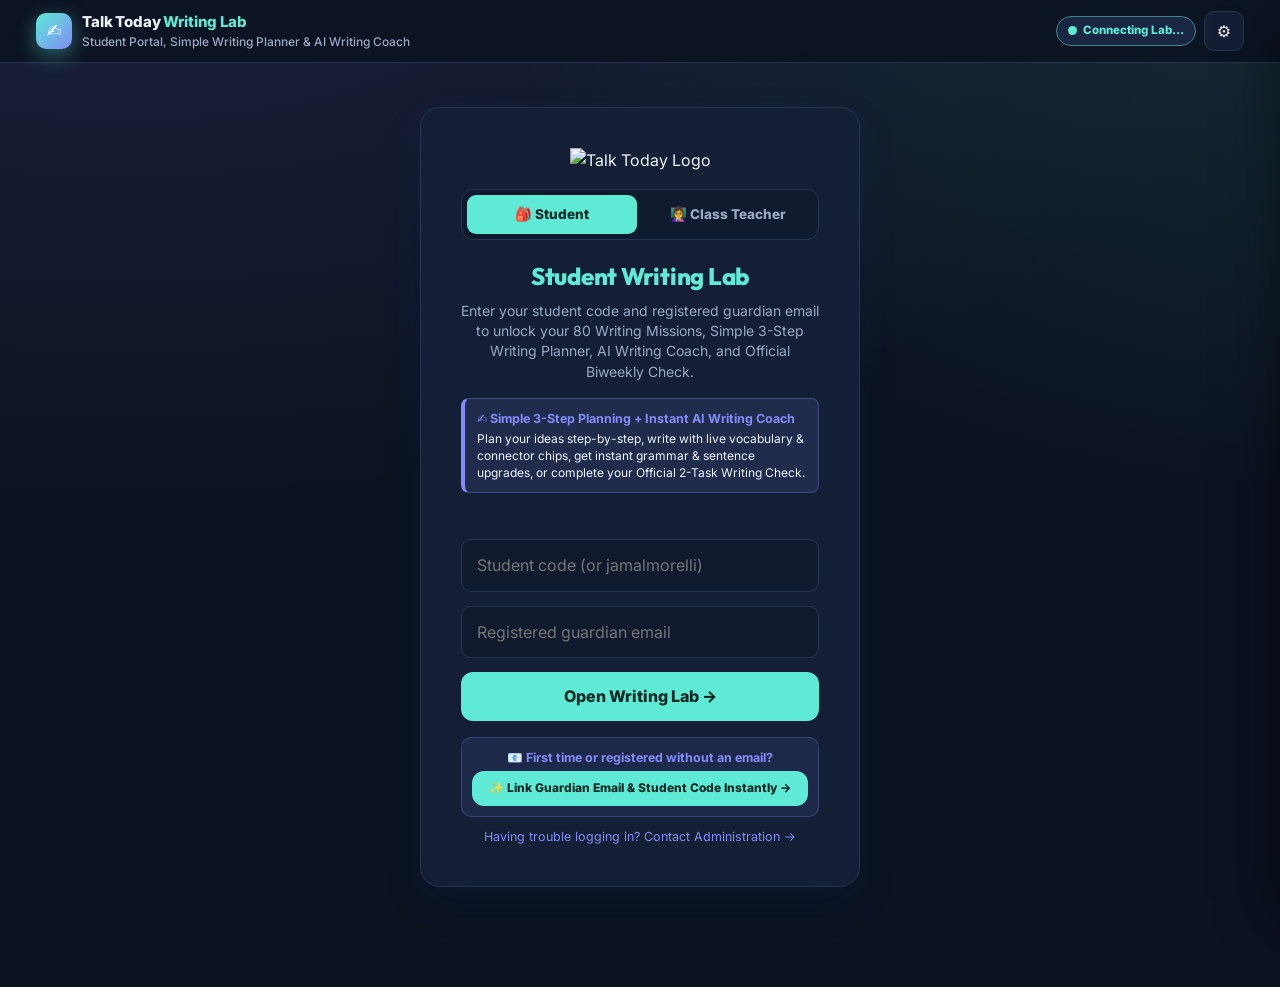
==== index.html @ d47523fa "Publish Talk Today Writing Lab v3.2 (Simple 3-Step Writing Planner + AI Writing Coach + Co-Writing S" ====
<!DOCTYPE html>
<html lang="en" data-theme="dark" data-font="serif">
<head>
  <meta charset="utf-8">
  <meta name="viewport" content="width=device-width, initial-scale=1">
  <title>Talk Today Writing Lab</title>
  <link rel="preconnect" href="https://fonts.googleapis.com">
  <link rel="preconnect" href="https://fonts.gstatic.com" crossorigin>
  <link href="https://fonts.googleapis.com/css2?family=Atkinson+Hyperlegible:ital,wght@0,400;0,700;1,400&family=Inter:wght@400;500;600;700;800&family=Literata:ital,opsz,wght@0,7..72,400;0,7..72,600;1,7..72,400&family=Outfit:wght@600;700;800&display=swap" rel="stylesheet">
  <link rel="stylesheet" href="styles.css?v=3.2.0">
</head>
<body>

<!-- TOP BAR -->
<header class="top">
  <div class="brand">
    <div class="mark">✍️</div>
    <div>
      <div style="font-size:15px;letter-spacing:-.01em">Talk Today <span style="color:var(--accent)">Writing Lab</span></div>
      <small id="subBrand">Student Portal, Simple Writing Planner &amp; AI Writing Coach</small>
    </div>
  </div>
  <div class="topRight">
    <div class="conn-pill" id="connPill"><span class="pulse-dot"></span><span id="connText">Connecting…</span></div>
    <div class="chip hidden" id="ptsChip">✨ <span id="ptsVal">0</span> KP</div>
    <div class="chip hidden" id="streakChip">🔥 <span id="streakVal">0</span>d</div>
    <div class="chip hidden" id="lvlChip">✍️ <span id="lvlVal">--</span></div>
    <button id="settingsBtn" class="iconBtn" title="Reading &amp; Writing Comfort Settings">⚙️</button>
    <button id="logoutBtn" class="iconBtn hidden" title="Sign out / switch account">🚪 Exit</button>
  </div>
</header>

<main>
  <!-- =========================================================================
       1. THE TT PORTAL LOGIN WALL (STUDENT + CLASS TEACHER)
       ========================================================================= -->
  <section id="loginView" class="portal-wrap">
    <div class="portal-card" id="loginCard">
      <img src="https://img1.wsimg.com/isteam/ip/e4596783-056a-4255-81a0-601eca83fe81/TALK%20TODAY%20LOGO%20LARGE%20NEW%20TalkToday_Logo_81624.png" alt="Talk Today Logo" class="portal-logo">

      <div class="role-tabs" role="tablist" aria-label="Sign-in mode">
        <button type="button" id="roleStudentBtn" class="role-tab on">🎒 Student</button>
        <button type="button" id="roleTeacherBtn" class="role-tab">👩‍🏫 Class Teacher</button>
      </div>

      <div id="portalStudentWrap">
        <h2>Student Writing Lab</h2>
        <p>Enter your student code and registered guardian email to unlock your 80 Writing Missions, Simple 3-Step Writing Planner, AI Writing Coach, and Official Biweekly Check.</p>

        <div class="portal-notice">
          <b>✍️ Simple 3-Step Planning + Instant AI Writing Coach</b>
          <span>Plan your ideas step-by-step, write with live vocabulary &amp; connector chips, get instant grammar &amp; sentence upgrades, or complete your Official 2-Task Writing Check.</span>
        </div>
      </div>

      <div id="portalTeacherHead" class="hidden">
        <h2>Class Teacher Live</h2>
        <p>Real-time Socrative writing &amp; planning progress radar, Breakout Rooms, Cooperative Jigsaws &amp; Placement Essay Review.</p>

        <div class="portal-notice">
          <b>🔒 Strict Teacher-of-the-Class Privacy</b>
          <span>Sign in with your Talk Today teacher profile and registered teacher email to monitor your own enrolled cohorts live.</span>
        </div>
      </div>

      <div id="loginErr" class="err"></div>

      <!-- 4-Stage Progress Animation -->
      <div id="portalProgBox" class="prog-box">
        <div class="prog-track"><div id="progBarFill" class="prog-fill"></div></div>
        <div id="progStageLabel" class="prog-label">Verifying student record...</div>
      </div>

      <form id="portalForm">
        <input type="text" id="studentCode" class="portal-input" placeholder="Student code (or jamalmorelli)" autocomplete="off">
        <input type="email" id="parentEmail" class="portal-input" placeholder="Registered guardian email" autocomplete="username">
        <button id="loginSubmitBtn" type="submit" class="btn" style="width:100%">Open Writing Lab →</button>
      </form>

      <!-- Optional 6-Digit Email Verification Box -->
      <div id="otpVerifyBox" class="hidden" style="margin-top:12px;text-align:left">
        <div id="otpInfoMsg" class="portal-notice" style="margin-bottom:10px"></div>
        <input type="text" id="otpCodeInput" class="portal-input" placeholder="6-digit verification code" maxlength="6" autocomplete="one-time-code">
        <button id="verifyOtpBtn" type="button" class="btn" style="width:100%">Verify &amp; Open Writing Lab →</button>
        <div style="display:flex;gap:8px;margin-top:8px">
          <button id="resendOtpBtn" type="button" class="btn ghost" style="flex:1;font-size:12.5px">Resend Code</button>
          <button id="cancelOtpBtn" type="button" class="btn ghost" style="flex:1;font-size:12.5px">Back</button>
        </div>
      </div>

      <form id="teacherLoginForm" class="hidden">
        <select id="teacherNameSelect" class="portal-input" aria-label="Select Teacher Profile">
          <option value="">Select your Teacher profile...</option>
        </select>
        <input type="text" id="teacherEmailInput" class="portal-input" placeholder="Registered teacher email" autocomplete="username">
        <button id="teacherSubmitBtn" type="submit" class="btn" style="width:100%">Open Live Classroom Radar →</button>
      </form>

      <div id="portalSupportLink" style="margin-top:16px;font-size:12.5px">
        <div style="margin-bottom:10px;padding:10px;background:color-mix(in srgb,var(--accent2) 10%,transparent);border:1px solid color-mix(in srgb,var(--accent2) 25%,transparent);border-radius:10px">
          <div style="font-weight:700;color:var(--accent2);margin-bottom:4px">📧 First time or registered without an email?</div>
          <a id="emailLinkerBtn" href="https://script.google.com/macros/s/AKfycbwfnk74H39Zcvvvxzub6h7oIn_ALOLuHAqY_ONgjIAbdUVVBHsg_cYpTIUftF7YQyckjg/exec" target="_blank" rel="noopener" class="btn" style="font-size:12px;padding:8px 12px;width:100%">
            ✨ Link Guardian Email &amp; Student Code Instantly &rarr;
          </a>
        </div>
        <a href="#" id="showSupportFormLink" style="color:var(--accent2);text-decoration:none">Having trouble logging in? Contact Administration &rarr;</a>
      </div>

      <!-- Support Ticket Form -->
      <form id="portalSupportForm" class="hidden" style="margin-top:14px;text-align:left">
        <div style="font-size:13px;color:var(--muted);margin-bottom:10px">Send your details directly to the administration desk:</div>
        <input type="text" id="supCode" class="portal-input" placeholder="Student code">
        <input type="text" id="supName" class="portal-input" placeholder="Student full name">
        <input type="email" id="supEmail" class="portal-input" placeholder="Preferred guardian email">
        <div id="supMsg" class="err"></div>
        <button id="supBtn" type="submit" class="btn" style="width:100%">Send to Administration</button>
        <button id="cancelSupportBtn" type="button" class="btn ghost" style="width:100%;margin-top:8px">Cancel</button>
      </form>
    </div>
  </section>

  <!-- LOADING SPINNER -->
  <section id="loadingView" class="hidden" style="text-align:center;padding:80px 20px">
    <div style="font-size:40px;margin-bottom:14px">✍️</div>
    <div id="loadingText" style="font-size:18px;font-weight:700">Loading your Writing Lab...</div>
  </section>

  <!-- =========================================================================
       2. DASHBOARD VIEW (PERSONALIZED, GAMIFIED & COURSEBOOK-ALIGNED)
       ========================================================================= -->
  <section id="dashboardView" class="hidden">
    <!-- Sibling Switcher Bar -->
    <div class="sibling-bar" id="siblingBar">
      <span style="font-weight:800;font-size:13px">👨‍👩‍👧 Switch Sibling Account:</span>
      <div id="siblingButtons" style="display:flex;gap:8px;flex-wrap:wrap"></div>
    </div>

    <!-- Tailored Student Identity Banner -->
    <div class="student-bar">
      <div class="student-info">
        <div class="student-name-row">
          <span class="student-name" id="dashStudentName">Student Name</span>
          <span class="student-code" id="dashStudentCode">#0000</span>
        </div>
        <div class="student-chips">
          <span class="student-chip" id="dashClassChip">📚 Class</span>
          <span class="student-chip" id="dashTeacherChip">👩‍🏫 Teacher</span>
          <span class="student-chip" id="dashLevelChip">🎯 Writing Level</span>
          <span class="student-chip" id="dashAgeChip">👥 Group</span>
        </div>
      </div>
      <div style="display:flex;gap:10px;align-items:center;flex-wrap:wrap">
        <div id="unlockNotice" class="chip" style="background:var(--panel2)">0/3 mastered to unlock next level</div>
      </div>
    </div>

    <!-- Daily Writing Goal Bar -->
    <div class="goal-card">
      <div style="display:flex;align-items:center;gap:10px">
        <span style="font-size:22px">✍️</span>
        <div>
          <div style="font-size:14px;font-weight:800">Daily Writing &amp; Planning Goal</div>
          <div class="muted" id="goalStatusText" style="font-size:12.5px">Plan and write 4 responses today</div>
        </div>
      </div>
      <div class="goal-bar-wrap">
        <div class="goal-bar"><i id="goalFill"></i></div>
      </div>
      <div id="goalFraction" style="font-weight:800;font-size:14px">0 / 4</div>
    </div>

    <!-- Gamification Row: Writer Rank, Class Leaderboard, Achievements, Writing Pace -->
    <div class="game-grid">
      <div class="game-tile">
        <div class="title">Writer Rank</div>
        <div class="val" id="rankVal">🌱 Starter Writer</div>
        <div class="bar" style="margin-top:4px"><i id="rankFill"></i></div>
        <div class="sub" id="rankNextText">100 KP to Sentence Builder</div>
      </div>

      <div class="game-tile">
        <div class="title">Class Weekly Standings</div>
        <div id="leaderboardBox" class="leaderboard-list"></div>
      </div>

      <div class="game-tile clickable" id="badgesTile" title="Click to inspect all 12 Writing Achievements">
        <div class="title">Writing Achievements 🔎</div>
        <div class="val" id="badgesCountVal">0 / 12</div>
        <div class="sub" id="badgeRecentText">Click to view all 12 writing badges</div>
      </div>

      <div class="game-tile">
        <div class="title">Writing Flow Pace</div>
        <div class="val" id="paceVal">-- WPM</div>
        <div class="sub" id="paceSubText">Write a mission task to measure WPM</div>
      </div>
    </div>

    <!-- Official 2-Task Writing Placement & Biweekly Progress Check Banner -->
    <div class="placement-launch-card" id="placementLaunchCard">
      <div style="display:flex;align-items:center;justify-content:space-between;gap:12px;flex-wrap:wrap">
        <div>
          <div class="eyebrow">🎯 OFFICIAL CLASSROOM WRITING CHECK</div>
          <div style="font-size:17px;font-weight:800;margin-top:2px">2-Task Writing Placement &amp; Biweekly Progress Check</div>
          <div class="muted" style="font-size:13px;margin-top:2px" id="placementSubSummary">Plan and write 2 formal writing tasks for your Talk Today teacher’s biweekly check.</div>
        </div>
        <div style="display:flex;gap:8px;align-items:center;flex-wrap:wrap">
          <span class="chip" id="placementPackBadge">Pack: INT</span>
          <button type="button" id="togglePlacementHistBtn" class="btn ghost hidden" style="padding:8px 13px;font-size:12.5px">📋 Past Submissions (0)</button>
          <button type="button" id="openPlacementBtn" class="btn" style="padding:9px 16px;font-size:13.5px">✍️ Start Official 2-Task Writing Check →</button>
        </div>
      </div>
      <div id="placementHistoryBox" class="placement-hist-list hidden"></div>
    </div>

    
    <!-- Roleplay / Co-Writing Stage Launch Card -->
    <div class="rp-launch-card" id="rpLaunchCard">
      <div class="rp-launch-inner">
        <div>
          <div class="eyebrow">🎭 NEW · CO-WRITING & DIALOGUE STAGE</div>
          <div style="font-size:17px;font-weight:800;margin-top:2px">Step into a scene and write your dialogue lines to reach the goal!</div>
          <div class="muted" style="font-size:13px;margin-top:2px">24 scenes · Solo with AI Co-Author · AI Cast · Pass-the-Tablet with friends · AI Writing Coach debrief</div>
        </div>
        <button type="button" id="openRoleplayBtn" class="btn rp-launch-btn">🎭 Open Co-Writing Stage →</button>
      </div>
    </div>

    <!-- Stats & Writing Skills Split -->
    <div class="split">
      <div class="panel">
        <h2>Writing Skills Profile</h2>
        <div id="skillsList"></div>
        <div id="skillTipBox" class="tip hidden"></div>
      </div>
      <div class="panel">
        <div style="display:flex;justify-content:space-between;align-items:center;gap:8px;flex-wrap:wrap;margin-bottom:10px">
          <h2 style="margin:0">Your Writing Progress</h2>
          <span class="chip" id="statVocabChip" style="font-size:12px">🔤 0 Target Words Used</span>
        </div>
        <div class="tiles" style="margin:0 0 16px">
          <div class="tile"><div class="v" id="statCompleted">0</div><div class="l">Missions Done</div></div>
          <div class="tile"><div class="v" id="statAccuracy">0%</div><div class="l">Mastery Rate</div></div>
          <div class="tile"><div class="v" id="statAnswers">0</div><div class="l">Written Drafts</div></div>
          <div class="tile"><div class="v" id="statStreak">0d</div><div class="l">Streak</div></div>
        </div>
        <div id="ownerBanner" class="hidden" style="background:var(--badBg);color:var(--bad);padding:12px 14px;border-radius:12px;font-size:13px;font-weight:700;display:flex;align-items:center;justify-content:space-between;gap:12px;flex-wrap:wrap">
          <span>👑 Admin / Staff Preview Mode: All 80 missions &amp; levels unlocked.</span>
          <div style="display:flex;gap:8px;flex-wrap:wrap">
            <button type="button" id="ownerOpenBreakoutBtn" class="jigsaw-cta-btn">🚪 Breakout Rooms &amp; Group Assign</button>
            <button type="button" id="ownerOpenJigsawBtn" class="jigsaw-cta-btn">🧩 Create / Manage Writing Jigsaw</button>
          </div>
        </div>
      </div>
    </div>

    <!-- Live Student Breakout Room Banner -->
    <div id="studentBreakoutBanner" class="student-breakout-banner hidden"></div>

    <!-- Live Class Writing Jigsaw Banner -->
    <div id="jigsawDashSection" class="jigsaw-dash-box hidden">
      <div style="display:flex;align-items:center;justify-content:space-between;gap:10px;flex-wrap:wrap">
        <div>
          <div class="eyebrow">🧩 Cooperative Class Writing Mission</div>
          <h2 style="margin:4px 0 0">Live Writing Jigsaw Activities</h2>
        </div>
        <span class="chip">Master Expert Part · Write Clue Cards · Solve Together</span>
      </div>
      <div id="jigsawDashGrid" class="jigsaw-card-grid"></div>
    </div>

    <!-- Level Filter Tabs, Categories & Talk Today Coursebook Unit Companion -->
    <div style="display:flex;justify-content:space-between;align-items:center;flex-wrap:wrap;gap:12px;margin:22px 0 8px">
      <div style="display:flex;align-items:center;gap:10px;flex-wrap:wrap">
        <h2 style="margin:0">Available Writing Missions</h2>
        <span class="chip" id="lessonsCountSummary" style="font-size:12px;font-weight:800"></span>
      </div>
      <div class="filters" id="levelTabs"></div>
    </div>

    <div class="cat-filter-wrap" id="catalogExplorerWrap">
      <div class="cat-pills-row" id="categoryTabs" role="tablist" aria-label="Mission Categories"></div>
      <div class="library-search-row">
        <input type="search" id="lessonSearchInput" class="library-search-input" placeholder="🔍 Search writing missions, Science topics, books (Super Minds, Shining Lights...), units, or target vocabulary..." aria-label="Search writing missions and unit vocabulary">
        <button type="button" id="toggleBookExplorerBtn" class="book-explorer-toggle">📘 Talk Today Coursebook &amp; Unit Vocab</button>
      </div>
      <div id="bookExplorerBar" class="book-explorer-box hidden">
        <div class="book-explorer-head">
          <div>
            <div class="book-explorer-title">📚 Talk Today USA Coursebook &amp; Unit Writing Companion</div>
            <div class="book-explorer-sub">Pick your class book &amp; unit (Super Minds, Shining Lights, Gateway, Wider World, Our World, Look, Interchange) to plan and write with your exact unit words!</div>
          </div>
          <button type="button" id="resetBookFilterBtn" class="story-media-toggle">Reset Filter</button>
        </div>
        <div class="book-series-pills" id="bookSeriesPills"></div>
        <div class="book-unit-row">
          <label for="bookUnitSelect" class="muted" style="font-size:12.5px;font-weight:800">🎯 Select Class Unit:</label>
          <select id="bookUnitSelect" class="book-unit-select" aria-label="Select Coursebook Unit"></select>
        </div>
      </div>
    </div>

    <div class="grid" id="lessonsGrid"></div>
  </section>

  <!-- =========================================================================
       3. GUIDED WRITING MISSION, SIMPLE PLANNER & AI WRITING COACH VIEW
       ========================================================================= -->
  <section id="exerciseView" class="hidden">
    <div class="lessonHead">
      <button id="backToDashBtn" class="btn ghost">← Back to Missions</button>
      <div class="meta" style="display:flex;gap:10px;align-items:center;flex-wrap:wrap">
        <span class="lvl" id="exCefr">A2</span>
        <span class="muted" id="exTopic" style="font-weight:700;font-size:13px">topic</span>
      </div>
    </div>

    <div class="reader">
      <!-- Left Column: Story Context, HD Media, Neural Voice & Interactive Vocabulary -->
      <div class="passageCol">
        <div class="panel">
          <h1 id="exTitle" style="font-size:22px;margin:0 0 4px">Title</h1>
          <div id="exObjective" class="muted" style="font-size:13px;margin-bottom:10px"></div>
          <div id="exMediaShowcase" class="story-showcase hidden"></div>
          <div class="toolbar">
            <button id="listenBtn" class="tool">🎙️ Listen (HQ)</button>
            <button id="speedBtn" class="tool">1.0×</button>
            <button id="focusBtn" class="tool">🎯 Focus</button>
            <button id="textBtn" class="tool">Aa</button>
            <span class="faint" id="wordInfo" style="margin-left:auto;font-size:12.5px;font-weight:600"></span>
          </div>
          <div id="exVoiceBar" class="neural-voice-bar hidden"></div>
          <div id="exUnitVocabBanner" class="unit-vocab-banner hidden"></div>
          <div id="passage" class="passage"></div>
          <details style="margin-top:14px"><summary style="cursor:pointer;font-weight:700;font-size:14px">📚 Key Story Vocabulary</summary><div id="vocab" class="vocabList"></div></details>
        </div>
      </div>

      <!-- Right Column: Guided Writing Prompt, Simple 3-Step Writing Planner, Smart Editor & AI Writing Coach -->
      <div class="qPanel">
        <div class="panel qPanel" id="qCard">
          <div style="display:flex;justify-content:space-between;align-items:center;gap:10px;flex-wrap:wrap">
            <div class="dots" id="dots"></div>
            <span class="skillTag" id="skillTag"></span>
          </div>

          <div style="display:flex;align-items:flex-start;justify-content:space-between;gap:10px">
            <p class="qText" id="qText" style="margin:0;flex:1"></p>
            <button type="button" id="hearPromptBtn" class="iconBtn" style="flex-shrink:0;font-size:12.5px" title="Listen to writing prompt">🔊 Prompt</button>
          </div>

          <!-- Simple 3-Step Writing Planner (Graphic Organizer) -->
          <div id="writingPlannerBox" class="planner-card">
            <div class="planner-head">
              <span class="planner-title">📝 Simple 3-Step Writing Planner <span class="chip" style="font-size:10.5px;padding:2px 7px">+5 Bonus KP</span></span>
              <div style="display:flex;gap:6px;align-items:center">
                <button type="button" id="insertPlanBtn" class="iconBtn" style="font-size:11.5px;padding:4px 9px" title="Combine your 3 planning steps into your draft below">✨ Insert Plan into Draft →</button>
                <button type="button" id="togglePlannerBtn" class="iconBtn" style="font-size:11.5px;padding:4px 8px">▾ Hide</button>
              </div>
            </div>
            <div id="planStepsBody" class="planner-steps">
              <div class="planner-step">
                <label for="planStep1Input" id="planLabel1" class="planner-label">🌱 Step 1 (Main Idea): Who or what is your first sentence about?</label>
                <input type="text" id="planStep1Input" class="planner-input" autocomplete="off" spellcheck="false" data-gramm="false" data-gramm_editor="false" data-enable-grammarly="false" data-lt-active="false" placeholder="Jot down your opening idea or key words...">
              </div>
              <div class="planner-step">
                <label for="planStep2Input" id="planLabel2" class="planner-label">🔗 Step 2 (Story Detail): What detail from the story supports your answer?</label>
                <input type="text" id="planStep2Input" class="planner-input" autocomplete="off" spellcheck="false" data-gramm="false" data-gramm_editor="false" data-enable-grammarly="false" data-lt-active="false" placeholder="Add a clue or reason from the passage...">
              </div>
              <div class="planner-step">
                <label for="planStep3Input" id="planLabel3" class="planner-label">✨ Step 3 (Closing Thought): How will you finish your response?</label>
                <input type="text" id="planStep3Input" class="planner-input" autocomplete="off" spellcheck="false" data-gramm="false" data-gramm_editor="false" data-enable-grammarly="false" data-lt-active="false" placeholder="Add your example, feeling, or wrap-up...">
              </div>
            </div>
          </div>

          <!-- Helpful Sentence Starter Frame -->
          <div id="starterFrameBox" class="starter-box">
            <div style="flex:1">
              <strong>✍️ Helpful Sentence Starter</strong>
              <span id="starterFrameText"></span>
            </div>
            <div style="display:flex;gap:6px;align-items:center">
              <button type="button" id="insertStarterBtn" class="iconBtn" style="font-size:12px;padding:5px 10px">➕ Insert Starter</button>
              <button type="button" id="hearStarterBtn" class="iconBtn" style="font-size:12px;padding:5px 10px">🔊 Hear</button>
            </div>
          </div>

          <!-- Click-to-Insert Linking Connectors -->
          <div id="connectorsWrap" class="target-words-box">
            <div class="target-words-label">🔗 Click a Connector to Link Your Sentences:</div>
            <div class="target-words-row" id="connectorChipsRow"></div>
          </div>

          <!-- Target Unit / Story Words to Activate in Writing -->
          <div id="targetWordsWrap" class="target-words-box">
            <div class="target-words-label" id="targetWordsHeader">🎯 Target Words to Use in Your Writing (Click to Insert · Lights Up Green!):</div>
            <div class="target-words-row" id="targetWordsRow"></div>
          </div>

          <!-- Smart Writing Editor Studio -->
          <div id="writingStudioBox" class="writing-studio">
            <div class="writing-telemetry">
              <span class="mic-status" id="mWriteStatus">✍️ Draft your sentences below</span>
              <div class="writing-pills">
                <span class="chip" id="mWordCountPill" style="font-size:11.5px">0 words</span>
                <span class="chip" id="mSentCountPill" style="font-size:11.5px">0 sentences</span>
                <span class="chip" id="mTargetHitPill" style="font-size:11.5px">0/0 target words</span>
                <span class="chip" id="mWpmPill" style="font-size:11.5px">-- WPM</span>
              </div>
            </div>
            <div id="mIntegrityBar" class="integrity-shield-bar">
              <span id="mIntegrityStatus">🛡️ Original Writing Shield Active · Copy/Paste, AI &amp; Auto-Fill Blocked</span>
              <span id="mIntegrityMetrics" class="muted" style="font-size:11px">0 keystrokes · 100% original</span>
            </div>
            <textarea id="mWriteInput" class="writing-textarea" rows="5" autocomplete="off" spellcheck="false" data-gramm="false" data-gramm_editor="false" data-enable-grammarly="false" data-lt-active="false" placeholder="Write your full sentences here (or click 'Insert Plan into Draft' above)..."></textarea>
            <div class="mic-actions" style="justify-content:space-between">
              <div style="display:flex;gap:8px;flex-wrap:wrap">
                <button type="button" id="mSubmitWriteBtn" class="btn">✨ Submit to AI Writing Coach →</button>
                <button type="button" id="mHearDraftBtn" class="iconBtn" style="font-size:12.5px">🔊 Hear My Draft</button>
                <button type="button" id="mClearDraftBtn" class="iconBtn" style="font-size:12.5px">↺ Clear</button>
              </div>
              <button type="button" id="mToggleVoiceDictateBtn" class="iconBtn" style="font-size:12px" title="Optional: Dictate with your microphone">🎙️ Voice Dictate</button>
            </div>
          </div>

          <!-- Optional Browser Microphone Recorder (for Voice Dictation / Read-Aloud) -->
          <div id="missionMicBox" class="mic-studio hidden">
            <div class="mic-top-row">
              <span class="mic-status"><span class="rec-dot"></span><span id="mRecStatus">Optional: Dictate or read your draft aloud (10–45s)</span></span>
              <span class="mic-timer" id="mRecTimer">0:00</span>
            </div>
            <div class="mic-bars" id="mRecBars"></div>
            <div class="mic-actions">
              <button type="button" id="mRecStartBtn" class="btn rec-btn">🎙️ Dictate with Voice</button>
              <button type="button" id="mRecStopBtn" class="btn stop-btn hidden">⏹ Stop Recording</button>
              <button type="button" id="mRecPlayBtn" class="iconBtn hidden">▶ Listen Back</button>
              <button type="button" id="mRecRetryBtn" class="iconBtn hidden">↺ Re-Record</button>
              <button type="button" id="mRecSubmitBtn" class="btn hidden">✨ Transcribe &amp; Coach →</button>
            </div>
            <audio id="mPreviewAudio" controls class="hidden" style="width:100%;height:36px"></audio>
          </div>

          <!-- AI Writing Coach Feedback Card -->
          <div id="feedback"></div>

          <div style="display:flex;justify-content:space-between;gap:10px;flex-wrap:wrap">
            <button type="button" id="tryAgainTaskBtn" class="btn ghost hidden">✍️ Revise My Draft to Improve</button>
            <button type="button" id="nextQBtn" class="btn hidden" style="margin-left:auto">Next Writing Task →</button>
          </div>
        </div>
        <div id="lessonErr" class="err"></div>
      </div>
    </div>
  </section>

  <!-- =========================================================================
       3B. OFFICIAL 2-TASK WRITING PLACEMENT & BIWEEKLY CHECK VIEW
       ========================================================================= -->
  <section id="placementView" class="hidden">
    <div class="t-bar" style="margin-bottom:16px">
      <div class="t-bar-top">
        <div>
          <div style="display:flex;align-items:center;gap:10px;flex-wrap:wrap">
            <button type="button" id="backFromPlacementBtn" class="btn ghost" style="padding:7px 13px;font-size:13px">← Back to Writing Lab</button>
            <span class="student-name" style="font-size:19px">Official 2-Task Writing Check</span>
            <span class="chip" id="plPackChip">Pack: INT</span>
          </div>
          <div class="muted" style="font-size:12.5px;margin-top:4px" id="plStudentBadge">Talk Today Biweekly &amp; Placement Writing Assessment</div>
        </div>
      </div>
    </div>

    <div class="pl-stepper">
      <div class="pl-step on" id="plStep1Pill">1. Ready</div>
      <div class="pl-step" id="plStep2Pill">2. Warm-Up Check</div>
      <div class="pl-step" id="plStep3Pill">3. Task 1</div>
      <div class="pl-step" id="plStep4Pill">4. Task 2</div>
      <div class="pl-step" id="plStep5Pill">5. Complete</div>
    </div>

    <div id="plErrBox" class="err" style="margin-bottom:12px"></div>

    <!-- Step 1: Ready Checklist -->
    <div id="plPaneReady" class="panel" style="max-width:680px;margin:0 auto">
      <div class="eyebrow">STEP 1 · BEFORE YOU BEGIN</div>
      <h2 style="margin:6px 0 10px">Official Classroom Writing Check</h2>
      <p class="muted" style="margin:0 0 14px">You will complete a quick keyboard &amp; planning warm-up followed by <strong>2 short writing tasks</strong> (with a Simple Planner for each task). Your written responses go directly to your Talk Today teacher.</p>
      <div class="tip" style="margin-bottom:16px">
        <div>✅ Use the Simple Writing Planner to organize your ideas before you write.</div>
        <div>✅ Write in full sentences and connect your ideas with reasons or examples.</div>
        <div>✅ Check your capitalization, punctuation, and vocabulary before submitting!</div>
      </div>
      <button type="button" id="plStartBtn" class="btn" style="width:100%">Begin Keyboard &amp; Planning Warm-Up →</button>
    </div>

    <!-- Step 2: Keyboard & Planning Warm-Up Check (plus optional mic fallback) -->
    <div id="plPaneMic" class="panel hidden" style="max-width:680px;margin:0 auto">
      <div class="eyebrow">STEP 2 · KEYBOARD &amp; PLANNING WARM-UP</div>
      <h2 style="margin:6px 0 8px">Warm Up Your Keyboard (1 Quick Sentence)</h2>
      <p class="muted" style="margin:0 0 12px">Type a quick warm-up sentence below (for example: <em>“Hello, my name is … and I am ready for my Talk Today writing check!”</em>) and click <strong>Confirm Warm-Up</strong>.</p>
      <div class="writing-studio" style="margin-bottom:12px">
        <textarea id="plWarmupInput" class="writing-textarea" rows="3" placeholder="Hello, my name is ... and I am ready for my Talk Today writing check!"></textarea>
        <div class="mic-actions" style="justify-content:flex-end">
          <button type="button" id="plWarmupConfirmBtn" class="btn">✅ Confirm Keyboard Warm-Up →</button>
        </div>
      </div>
      <div class="mic-studio hidden" id="plMicStudio">
        <div class="mic-top-row">
          <span class="mic-status"><span class="rec-dot"></span><span id="plMicStatus">Click Record 5s Test below</span></span>
          <span class="mic-timer" id="plMicTimer">0:05</span>
        </div>
        <div class="mic-bars" id="plMicBars"></div>
        <div class="mic-actions">
          <button type="button" id="plMicRecordBtn" class="btn rec-btn">🎙️ Record 5s Test</button>
          <button type="button" id="plMicPlayBtn" class="iconBtn hidden">▶ Hear My Voice</button>
          <button type="button" id="plMicRetryBtn" class="iconBtn hidden">↺ Test Again</button>
          <button type="button" id="plMicConfirmBtn" class="btn hidden">✅ My Voice Sounds Clear →</button>
        </div>
      </div>
    </div>

    <!-- Step 3 & 4: Official Task 1 & Task 2 Planning & Writing -->
    <div id="plPaneTask" class="panel hidden" style="max-width:740px;margin:0 auto">
      <div style="display:flex;justify-content:space-between;align-items:center;gap:10px;flex-wrap:wrap">
        <span class="eyebrow" id="plTaskBadge">TASK 1 OF 2</span>
        <button type="button" id="plHearPromptBtn" class="iconBtn" style="font-size:12.5px">🔊 Listen to Prompt</button>
      </div>
      <h2 id="plTaskTitle" style="margin:6px 0 8px">Writing Task</h2>
      <div class="tip" id="plTaskPrompt" style="font-size:16px;line-height:1.55;color:var(--ink);margin-bottom:14px"></div>

      <!-- Simple Planning Box for Official Writing Placement Task -->
      <div class="planner-card" style="margin-bottom:12px">
        <div class="planner-head">
          <span class="planner-title">📝 Step A: Quick Simple Plan (Jot Down 2–3 Key Ideas First)</span>
        </div>
        <input type="text" id="plPlanInput" class="planner-input" autocomplete="off" spellcheck="false" data-gramm="false" data-gramm_editor="false" data-enable-grammarly="false" data-lt-active="false" placeholder="Plan your key ideas, connectors, and examples here before writing...">
      </div>

      <!-- Official Writing Response Box -->
      <div class="writing-studio" style="margin-bottom:12px">
        <div class="writing-telemetry">
          <span class="mic-status">✍️ Step B: Write Your Official Response</span>
          <span class="chip" id="plWordCountPill">0 words</span>
        </div>
        <div id="plIntegrityBar" class="integrity-shield-bar">
          <span id="plIntegrityStatus">🛡️ Official Assessment Shield · Copy/Paste, Tab-Switch &amp; AI Monitored</span>
          <span id="plIntegrityMetrics" class="muted" style="font-size:11px">0 keystrokes · Verified Live</span>
        </div>
        <textarea id="plWriteInput" class="writing-textarea" rows="6" autocomplete="off" spellcheck="false" data-gramm="false" data-gramm_editor="false" data-enable-grammarly="false" data-lt-active="false" placeholder="Write your full paragraph or sentences here..."></textarea>
        <div class="mic-actions" style="justify-content:flex-end">
          <button type="button" id="plSubmitWrittenTaskBtn" class="btn">✅ Submit Official Written Task →</button>
        </div>
      </div>

      <div class="hidden" style="text-align:center;padding:10px 0">
        <div class="eyebrow" id="plTaskPhaseLabel">PREPARATION TIME</div>
        <div class="pl-timer-big" id="plTaskTimer">00:15</div>
      </div>

      <div class="mic-studio hidden" id="plTaskStudio">
        <div class="mic-bars" id="plTaskBars"></div>
        <div class="mic-actions" style="justify-content:center">
          <button type="button" id="plStartRecNowBtn" class="btn rec-btn">🎙️ Start Recording Now</button>
          <button type="button" id="plFinishRecBtn" class="btn hidden">✅ Finish &amp; Upload Recording →</button>
        </div>
      </div>
      <div id="plUploadBox" class="muted" style="text-align:center;margin-top:10px;font-weight:700"></div>
    </div>

    <!-- Step 5: Completed Confirmation (Strict Student Score Secrecy) -->
    <div id="plPaneDone" class="panel hidden" style="max-width:640px;margin:0 auto;text-align:center">
      <div style="font-size:46px;margin-bottom:8px">🎉</div>
      <div class="eyebrow">OFFICIAL WRITING CHECK SUBMITTED</div>
      <h2 id="plDoneTitle" style="margin:8px 0">Great job planning and writing today!</h2>
      <p id="plDoneSub" class="muted" style="margin:0 0 18px">Both written responses and your plans have been securely saved for your Talk Today teacher to review.</p>
      <button type="button" id="plReturnDashBtn" class="btn">Return to Writing Lab Missions →</button>
    </div>
  </section>

  <!-- =========================================================================
       4. MISSION SUMMARY VIEW
       ========================================================================= -->
  <section id="summaryView" class="hidden" style="text-align:center">
    <div class="panel" style="max-width:560px;margin:0 auto">
      <div class="eyebrow">Writing Mission Complete</div>
      <h1 id="sumTitle" style="margin:10px 0">Awesome writing!</h1>
      <div style="font-size:48px;font-weight:800;color:var(--accent);margin:14px 0" id="sumPercent">100%</div>
      <p id="sumSubtitle" class="muted" style="margin-bottom:8px"></p>
      <p id="sumStatsLine" class="chip" style="margin-bottom:20px"></p>
      <div style="display:flex;gap:10px;justify-content:center;flex-wrap:wrap">
        <button id="sumReviewBtn" class="btn ghost">Review My Written Drafts</button>
        <button id="sumDashBtn" class="btn">All Writing Missions →</button>
      </div>
    </div>
  </section>

  <!-- =========================================================================
       5. SOCRATIVE LIVE TEACHER CLASSROOM RADAR + PLACEMENT REVIEW QUEUE
       ========================================================================= -->
  <section id="teacherView" class="hidden">
    <div class="t-bar">
      <div class="t-bar-top">
        <div>
          <div style="display:flex;align-items:center;gap:10px;flex-wrap:wrap">
            <span class="student-name" id="tHeaderName">Teacher Live Radar</span>
            <span class="live-pill" id="tLiveBadge"><span class="pulse-dot"></span><span id="tLiveBadgeText">LIVE · 5s</span></span>
            <span class="student-code" id="tScopeChip">My Classes Only</span>
          </div>
          <div class="muted" id="tLastSyncText" style="font-size:12.5px;margin-top:4px">Real-time Socrative student presence, Simple Plans, Written Drafts &amp; AI Writing Coach feedback</div>
        </div>
        <div class="t-controls">
          <button type="button" id="tOpenBreakoutBtn" class="jigsaw-cta-btn">🚪 Breakout Rooms &amp; Groups</button>
          <button type="button" id="tOpenJigsawBtn" class="jigsaw-cta-btn">🧩 Create / Manage Jigsaw</button>
          <button type="button" id="tTogglePlacementBtn" class="iconBtn" title="Review Official 2-Task Writing Placement &amp; Biweekly Submissions">✍️ Placement Queue (0)</button>
          <button type="button" id="tHideNamesBtn" class="iconBtn">🙈 Hide Names</button>
          <button type="button" id="tHideAnswersBtn" class="iconBtn">🔒 Hide Scores</button>
          <button type="button" id="tPauseBtn" class="iconBtn">⏸ Pause</button>
          <button type="button" id="tRefreshBtn" class="iconBtn">🔄 Refresh</button>
        </div>
      </div>

      <div class="t-controls" style="justify-content:space-between;border-top:1px solid var(--edge);padding-top:12px">
        <div class="t-controls">
          <select id="tTeacherSelect" class="t-select hidden" aria-label="Filter by Teacher"></select>
          <select id="tClassSelect" class="t-select" aria-label="Select Your Class Cohort"></select>
          <select id="tLessonSelect" class="t-select" aria-label="Mission Matrix Focus"></select>
          <select id="tPinPackSelect" class="t-select hidden" aria-label="Pin Official Placement Pack for Class" title="Lock BEG / INT / ADV Writing Placement Check pack for selected class">
            <option value="">🎯 Pack: Auto-Detect</option>
            <option value="BEG">Pin Pack: BEG (Starter/A1)</option>
            <option value="INT">Pin Pack: INT (A2/B1)</option>
            <option value="ADV">Pin Pack: ADV (B2/C1)</option>
          </select>
        </div>
        <div class="filters" id="tStatusPills" style="margin:0"></div>
      </div>
    </div>

    <!-- 4 Classroom Pulse Summary Tiles -->
    <div class="tiles">
      <div class="tile">
        <div class="v" id="tTileOnline">0 / 0</div>
        <div class="l" id="tTileOnlineSub">🟢 Online in Lab right now</div>
      </div>
      <div class="tile">
        <div class="v" id="tTileReading">0</div>
        <div class="l">🎧 Reading / Listening now</div>
      </div>
      <div class="tile">
        <div class="v" id="tTileAnswering">0</div>
        <div class="l">✍️ Planning &amp; Writing T1–T4</div>
      </div>
      <div class="tile">
        <div class="v" id="tTileAccuracy">--</div>
        <div class="l" id="tTileAccuracySub">🎯 Class pass rate today</div>
      </div>
    </div>

    <!-- Skill Trouble-Spot Alert Banner -->
    <div id="tTroubleBanner" class="t-alert hidden">
      <span id="tTroubleText"></span>
      <span class="chip" id="tTroubleMetric"></span>
    </div>

    <!-- Pinned Mission Task Breakdown -->
    <div id="tPinnedBox" class="t-pinned hidden">
      <div style="display:flex;justify-content:space-between;align-items:center;gap:10px;flex-wrap:wrap">
        <div style="font-weight:800;font-size:15px" id="tPinnedTitle">Pinned Mission</div>
        <button type="button" id="tUnpinLessonBtn" class="iconBtn" style="font-size:12px;padding:4px 10px">✕ Return to Auto-Follow</button>
      </div>
      <div class="t-pinned-grid" id="tPinnedGrid"></div>
    </div>

    <!-- Collapsible Official 2-Task Writing Placement & Biweekly Review Queue -->
    <div id="tPlacementBox" class="pl-queue-box hidden">
      <div style="display:flex;justify-content:space-between;align-items:center;gap:10px;flex-wrap:wrap;margin-bottom:10px">
        <div>
          <div class="eyebrow">✍️ STAFF-ONLY RUBRIC &amp; ESSAY REVIEW</div>
          <h2 style="margin:2px 0 0">Official 2-Task Writing Placement &amp; Biweekly Submissions</h2>
        </div>
        <button type="button" id="tClosePlacementBoxBtn" class="iconBtn">✕ Hide Queue</button>
      </div>
      <div id="tPlacementList" class="soc-wrap" style="margin-bottom:12px"></div>
      <div id="tPlacementDetailBox" class="hidden" style="background:var(--panel2);border:1px solid var(--edge);border-radius:14px;padding:16px"></div>
    </div>

    <!-- Live Socrative Student Writing Matrix -->
    <div class="soc-wrap">
      <table class="soc-table">
        <thead>
          <tr>
            <th>Student</th>
            <th>Live Location &amp; Activity</th>
            <th class="qcol">T1</th>
            <th class="qcol">T2</th>
            <th class="qcol">T3</th>
            <th class="qcol">T4</th>
            <th>Mission / Writing WPM</th>
          </tr>
        </thead>
        <tbody id="tMatrixBody"></tbody>
      </table>
    </div>

    <!-- Click-to-Inspect Live Student Plan, Draft & Coach Card -->
    <div id="tInspectorBox" class="inspector-card hidden"></div>
  </section>

    <section id="jigsawStudioView" class="hidden">
    <div class="t-bar">
      <div class="t-bar-top">
        <div>
          <div style="display:flex;align-items:center;gap:10px;flex-wrap:wrap">
            <button type="button" id="jStudioBackBtn" class="btn ghost" style="padding:7px 13px;font-size:13px">← Back</button>
            <span class="student-name">🧩 Writing Jigsaw Studio</span>
            <span class="student-code" id="jStudioRoleChip">Teacher Studio</span>
          </div>
          <div class="muted" style="font-size:12.5px;margin-top:4px">Author multi-part cooperative Writing Jigsaws, auto-group students into Home Teams, and monitor live synthesis progress.</div>
        </div>
        <div class="j-subtabs" style="margin:0">
          <button type="button" id="jTabBreakoutBtn" class="j-subtab">🚪 Breakout Rooms &amp; Assign</button>
          <button type="button" id="jTabCreateBtn" class="j-subtab on">✨ Create / Edit Jigsaw</button>
          <button type="button" id="jTabListBtn" class="j-subtab">📋 Saved &amp; Live Jigsaws</button>
          <button type="button" id="jTabLiveBtn" class="j-subtab">📡 Live Team Board</button>
        </div>
      </div>
    </div>

    <!-- PANE 0: LIVE LOGGED-IN BREAKOUT ROOMS & INTUITIVE GROUP JIGSAW ASSIGNMENT -->
    <div id="jPaneBreakout" class="hidden">
      <!-- Step 1: Logged-In Student Pool & 1-Click Breakout Room Builder -->
      <div class="t-bar">
        <div class="t-bar-top">
          <div>
            <div style="display:flex;align-items:center;gap:10px;flex-wrap:wrap">
              <span class="eyebrow">STEP 1 · GROUP LOGGED-IN STUDENTS</span>
              <span class="live-pill"><span class="pulse-dot"></span><span id="brOnlineSummaryText">🟢 0 Logged In Now</span></span>
            </div>
            <div class="muted" style="font-size:12.5px;margin-top:3px">Create Breakout Rooms directly from students who are logged in right now (drag &amp; drop, auto-shuffle, or balance by skill), then assign a Writing Jigsaw &amp; Part A–D roles to any group!</div>
          </div>
          <div class="t-controls">
            <select id="brTeacherSelect" class="t-select hidden" aria-label="Breakout Teacher Scope"></select>
            <select id="brClassSelect" class="t-select" aria-label="Breakout Class Cohort"></select>
            <button type="button" id="brRefreshBtn" class="iconBtn">🔄 Sync Live</button>
          </div>
        </div>

        <div class="t-controls" style="justify-content:space-between;border-top:1px solid var(--edge);padding-top:12px">
          <div class="t-controls">
            <button type="button" id="brFilterOnlineBtn" class="pill on">🟢 Logged In Now (0)</button>
            <button type="button" id="brFilterAllBtn" class="pill">📚 Include Offline Roster (0)</button>
          </div>
          <div class="t-controls">
            <select id="brSizeSelect" class="t-select" aria-label="Room Sizing">
              <option value="ROOMS_1">🏛️ 1 Whole Class Room (Giant Chat)</option>
              <option value="SIZE_2">👥 Pairs (2 per room)</option>
              <option value="SIZE_3" selected>👥 Trios (3 per room)</option>
              <option value="SIZE_4">👥 Quads (4 per room)</option>
              <option value="ROOMS_2">🚪 2 Breakout Rooms</option>
              <option value="ROOMS_3">🚪 3 Breakout Rooms</option>
              <option value="ROOMS_4">🚪 4 Breakout Rooms</option>
              <option value="ROOMS_5">🚪 5 Breakout Rooms</option>
              <option value="ROOMS_6">🚪 6 Breakout Rooms</option>
            </select>
            <select id="brStrategySelect" class="t-select" aria-label="Grouping Strategy">
              <option value="SHUFFLE">🎲 Random Shuffle</option>
              <option value="BALANCED" selected>⚖️ Skill-Balanced (Mix KP)</option>
              <option value="LEVEL">📊 Same Level Together</option>
            </select>
            <button type="button" id="brWholeRoomBtn" class="btn" style="padding:8px 14px;font-size:13px;background:linear-gradient(135deg,#0ea5e9,#2563eb)">🏛️ Whole Room (Giant Chat)</button>
            <button type="button" id="brAutoBuildBtn" class="btn" style="padding:8px 14px;font-size:13px">⚡ Create Breakout Rooms</button>
            <button type="button" id="brAddRoomBtn" class="iconBtn">➕ Add Room</button>
            <button type="button" id="brPlaceLateBtn" class="iconBtn" title="Drop newly logged-in Lobby students into the smallest existing rooms">⚡ Place Latecomers</button>
          </div>
        </div>
      </div>

      <!-- Step 2: Intuitive Writing Jigsaw & Member Role Assignment Bar -->
      <div class="br-assign-bar">
        <div class="t-bar-top">
          <div>
            <div class="eyebrow">STEP 2 · ASSIGN JIGSAW READING TO GROUP MEMBERS</div>
            <div style="font-weight:800;font-size:15px;margin-top:2px">Choose a Writing Jigsaw — each member in a room gets clickable Part A / B / C / [D] role buttons below!</div>
          </div>
          <button type="button" id="brGoCreateCustomBtn" class="iconBtn" style="font-size:12.5px">✨ + Author New Custom Jigsaw</button>
        </div>

        <div class="t-controls" style="justify-content:space-between">
          <div class="t-controls" style="flex:1">
            <select id="brJigsawPicker" class="t-select" style="flex:1;max-width:460px" aria-label="Select Writing Jigsaw to Assign"></select>
            <select id="brCollabSelect" class="t-select" aria-label="Clue Mode">
              <option value="CLUE_BOARD">💬 Live Clue-Board</option>
              <option value="ORAL">🗣️ Classroom Speaking</option>
            </select>
            <select id="brPacingSelect" class="t-select" aria-label="Pacing Mode">
              <option value="AUTO">⚡ Self-Paced</option>
              <option value="LOCKSTEP">🔒 Teacher-Locked</option>
            </select>
          </div>
          <div class="t-controls">
            <button type="button" id="brAutoDealPartsBtn" class="iconBtn" title="Automatically deal Parts A, B, C, [D] evenly across members in every room">🔀 Auto-Deal Parts A→D</button>
            <button type="button" id="brSaveRoomsBtn" class="btn ghost" style="padding:9px 14px;font-size:13px">💾 Broadcast Rooms</button>
            <button type="button" id="brAssignSelectedBtn" class="btn" style="padding:9px 16px;font-size:13.5px">🚀 Assign Jigsaw to Selected Rooms →</button>
          </div>
        </div>

        <div id="brPartLegend" class="br-part-legend"></div>
        <div id="brStatusBanner" class="hidden" style="display:flex;align-items:center;justify-content:space-between;gap:10px;flex-wrap:wrap;padding:10px 12px;border-radius:10px;background:var(--goodBg);border:1px solid var(--good);font-size:13.5px;font-weight:700">
          <span id="brStatusText"></span>
          <button type="button" id="brOpenLiveAfterAssignBtn" class="btn" style="padding:6px 12px;font-size:12.5px">📡 Open Live Team Progress →</button>
        </div>
      </div>

      
      <!-- Live Whole-Room & Multi-Room Giant Chat Broadcast Bar -->
      <div id="brBroadcastChatBar" class="t-bar" style="margin-bottom:12px;background:linear-gradient(135deg,color-mix(in srgb,var(--accent) 10%,var(--panel)),var(--panel2));border:1.5px solid color-mix(in srgb,var(--accent) 42%,var(--edge))">
        <div class="t-bar-top" style="margin-bottom:8px">
          <div>
            <span class="eyebrow">💬 LIVE WHOLE-CLASS OR BREAKOUT GIANT WRITING CHAT</span>
            <div style="font-weight:800;font-size:14.5px;margin-top:2px">Keep the whole class in 1 Giant Chat Room or split into Breakout Rooms — set a shared writing prompt and chat live with every student!</div>
          </div>
          <select id="brChatTargetSelect" class="t-select" style="min-width:210px" aria-label="Target Room for Chat Broadcast">
            <option value="ALL">📢 Broadcast to All Active Rooms</option>
          </select>
        </div>
        <div style="display:flex;gap:8px;flex-wrap:wrap;align-items:center">
          <input type="text" id="brBroadcastPromptInput" class="j-input" style="flex:1;min-width:240px" placeholder="📌 Pin a Room Writing Prompt (e.g., Write 2 sentences together using 'because' and 'finally'!)">
          <button type="button" id="brSetPromptBtn" class="iconBtn" style="font-weight:800">📌 Pin Writing Prompt</button>
        </div>
        <div style="display:flex;gap:8px;flex-wrap:wrap;align-items:center;margin-top:8px">
          <input type="text" id="brBroadcastChatInput" class="j-input" style="flex:1;min-width:240px" placeholder="💬 Type a live message to the room chat (students see &amp; reply in real time)...">
          <button type="button" id="brBroadcastChatBtn" class="btn" style="padding:8px 16px;font-size:13px">💬 Send to Room Chat →</button>
        </div>
      </div>

      <!-- Unassigned Logged-In Lobby (Drag & Drop or 1-Click Move into any Room) -->
      <div id="brLobbyBox" class="br-lobby-box">
        <div style="display:flex;justify-content:space-between;align-items:center;gap:10px;flex-wrap:wrap">
          <strong style="font-size:13.5px" id="brLobbyTitle">🛋️ Unassigned Pool (Drag a student into any Breakout Room or use + Room)</strong>
          <span class="muted" style="font-size:12px">Drop a student here to remove them from a room</span>
        </div>
        <div id="brLobbyList" class="br-chip-pool"></div>
      </div>

      <!-- Breakout Rooms Header & Huddle Preview Toggle -->
      <div style="display:flex;justify-content:space-between;align-items:center;gap:10px;flex-wrap:wrap;margin:10px 0 12px">
        <div class="t-controls">
          <button type="button" id="brViewHomeBtn" class="pill on">🚪 Home Breakout Rooms</button>
          <button type="button" id="brViewHuddleBtn" class="pill">🔬 Expert Huddle Groups (All A’s, B’s, C’s)</button>
        </div>
        <div class="t-controls">
          <button type="button" id="brSelectAllRoomsBtn" class="iconBtn" style="font-size:12px;padding:5px 10px">☑ Select All Rooms</button>
          <button type="button" id="brClearRoomsBtn" class="iconBtn" style="font-size:12px;padding:5px 10px">🧹 Close All Rooms</button>
        </div>
      </div>

      <!-- Interactive Breakout Room Cards Grid -->
      <div id="brRoomsGrid" class="br-rooms-grid"></div>

      <!-- Expert Huddle Groups View (shows who meets together by Part A, Part B, Part C, Part D!) -->
      <div id="brHuddleGrid" class="br-rooms-grid hidden"></div>
    </div>

    <!-- PANE A: SAVED & LIVE JIGSAWS LIST -->
    <div id="jPaneList" class="hidden">
      <div class="panel">
        <div style="display:flex;justify-content:space-between;align-items:center;gap:10px;flex-wrap:wrap;margin-bottom:14px">
          <h2 style="margin:0">Your Writing Jigsaw Sessions</h2>
          <button type="button" id="jNewBlankBtn" class="btn" style="padding:8px 14px;font-size:13px">✨ + Create New Jigsaw</button>
        </div>
        <div id="jSavedListGrid" class="jigsaw-card-grid"></div>
      </div>
    </div>

    <!-- PANE B: FULL-FEATURED JIGSAW AUTHORING STUDIO -->
    <div id="jPaneCreate">
      <!-- 4 Quick-Start Workflows -->
      <div class="j-quickstart">
        <div style="display:flex;justify-content:space-between;align-items:center;flex-wrap:wrap;gap:8px">
          <div class="eyebrow">⚡ Instant Authoring Tools (4 Ways to Build)</div>
          <span class="muted" style="font-size:12px" id="jEditingBadge">Creating New Jigsaw Session</span>
        </div>

        <div class="j-qs-row">
          <strong style="font-size:13px;min-width:165px">1️⃣ Ready Templates:</strong>
          <select id="jTplSelect" class="t-select" style="flex:1;max-width:420px"></select>
          <button type="button" id="jLoadTplBtn" class="iconBtn">⚡ Load Template</button>
        </div>

        <div class="j-qs-row">
          <strong style="font-size:13px;min-width:165px">2️⃣ Convert Lab Lesson:</strong>
          <select id="jConvLessonSelect" class="t-select" style="flex:1;max-width:420px"></select>
          <button type="button" id="jConvLessonBtn" class="iconBtn">🔄 Convert to Jigsaw</button>
        </div>

        <details id="jSplitDetails" style="background:var(--panel);border:1px solid var(--edge);border-radius:10px;padding:10px 12px">
          <summary style="cursor:pointer;font-weight:800;font-size:13px">3️⃣ Smart-Split Any Pasted Story or Article into Balanced Expert Parts</summary>
          <div style="margin-top:10px;display:flex;flex-direction:column;gap:8px">
            <textarea id="jRawPasteInput" class="j-textarea" placeholder="Paste any multi-paragraph story, article, or class reading here (at least 100 characters). We will automatically divide it along clean sentence boundaries into Part A, Part B, Part C [and Part D] with starter glossary &amp; questions!"></textarea>
            <div style="display:flex;justify-content:flex-end">
              <button type="button" id="jSmartSplitBtn" class="btn" style="padding:8px 14px;font-size:13px">✂️ Smart-Split into Expert Parts</button>
            </div>
          </div>
        </details>

        <div class="j-qs-row">
          <strong style="font-size:13px;min-width:165px">4️⃣ Optional AI Draft:</strong>
          <input type="text" id="jAiTopicInput" class="j-input" style="flex:1;max-width:420px;padding:8px 12px" placeholder="Topic (e.g. A mystery at the Bou Inania clock in Fes)">
          <button type="button" id="jAiGenBtn" class="iconBtn">🤖 Generate AI Draft</button>
        </div>
      </div>

      <!-- Session Settings & Cohort Assignment -->
      <div class="panel" style="margin-bottom:18px">
        <h2>1. Jigsaw Details, Class Cohort &amp; Classroom Mode</h2>
        <div class="j-form-grid">
          <div class="j-field" style="grid-column: span 2">
            <label for="jTitleInput">Writing Jigsaw Title</label>
            <input type="text" id="jTitleInput" class="j-input" placeholder="e.g. The Lost Key in the Medina">
          </div>
          <div class="j-field">
            <label for="jTopicInput">Topic / Theme</label>
            <input type="text" id="jTopicInput" class="j-input" placeholder="e.g. Mystery &amp; Teamwork">
          </div>
          <div class="j-field">
            <label for="jCefrSelect">CEFR Level</label>
            <select id="jCefrSelect" class="j-input">
              <option value="PRE-A1">PRE-A1 (Starter)</option>
              <option value="A1">A1 (Elementary)</option>
              <option value="A2" selected>A2 (Pre-Intermediate)</option>
              <option value="B1">B1 (Intermediate)</option>
              <option value="B2">B2 (Upper-Intermediate)</option>
              <option value="C1">C1 (Advanced)</option>
            </select>
          </div>
        </div>

        <div class="j-form-grid">
          <div class="j-field" id="jTargetTeacherWrap">
            <label for="jTargetTeacherSelect">Assigned Teacher</label>
            <select id="jTargetTeacherSelect" class="j-input"></select>
          </div>
          <div class="j-field">
            <label for="jTargetClassSelect">Target Class Cohort</label>
            <select id="jTargetClassSelect" class="j-input"></select>
          </div>
          <div class="j-field">
            <label for="jPartCountSelect">Expert Parts per Team</label>
            <select id="jPartCountSelect" class="j-input">
              <option value="2">2 Expert Parts (Pairs: A + B)</option>
              <option value="3" selected>3 Expert Parts (Trios: A + B + C)</option>
              <option value="4">4 Expert Parts (Quads: A + B + C + D)</option>
            </select>
          </div>
          <div class="j-field">
            <label for="jPacingSelect">Classroom Pacing</label>
            <select id="jPacingSelect" class="j-input">
              <option value="AUTO">⚡ Auto-Flow (Self-Paced Steps)</option>
              <option value="LOCKSTEP">🔒 Teacher-Locked Phases</option>
            </select>
          </div>
          <div class="j-field">
            <label for="jCollabSelect">Home Team Clue Sharing</label>
            <select id="jCollabSelect" class="j-input">
              <option value="ORAL">🗣️ Classroom Oral Speaking</option>
              <option value="CLUE_BOARD">💬 Hybrid Live Clue-Board</option>
            </select>
          </div>
        </div>
      </div>

      <!-- Expert Parts Visual Editor -->
      <div class="panel" style="margin-bottom:18px">
        <div style="display:flex;justify-content:space-between;align-items:center;flex-wrap:wrap;gap:10px;margin-bottom:10px">
          <h2 style="margin:0">2. Expert Reading Parts &amp; Mastery Checks</h2>
          <span class="muted" style="font-size:12.5px">Each student receives ONLY their assigned Expert Part until the Synthesis Quiz is finished!</span>
        </div>
        <div id="jPartTabs" class="part-tabs"></div>
        <div id="jActivePartEditor"></div>
      </div>

      <!-- 4 Whole-Story Synthesis Questions Editor -->
      <div class="panel" style="margin-bottom:18px">
        <div style="display:flex;justify-content:space-between;align-items:center;flex-wrap:wrap;gap:10px">
          <h2 style="margin:0">3. Whole-Story Synthesis Quiz (4 Cross-Part Questions)</h2>
          <span class="muted" style="font-size:12.5px">Design questions that require combining clues from Part A, Part B, Part C [and Part D].</span>
        </div>
        <div id="jSynthEditorGrid" class="synth-edit-grid"></div>
      </div>

      <!-- Save & Launch Bar -->
      <div class="panel" style="display:flex;align-items:center;justify-content:space-between;gap:12px;flex-wrap:wrap">
        <div id="jSaveMsg" class="err" style="margin:0"></div>
        <div style="display:flex;gap:10px;flex-wrap:wrap">
          <button type="button" id="jResetNewBtn" class="btn ghost">↺ Reset Form</button>
          <button type="button" id="jSaveDraftBtn" class="btn ghost">💾 Save as Draft</button>
          <button type="button" id="jLaunchLiveBtn" class="btn">🚀 Save &amp; Launch Live for Class →</button>
        </div>
      </div>
    </div>

    <!-- PANE C: LIVE JIGSAW CLASSROOM ORCHESTRATOR & TEAM BOARD -->
    <div id="jPaneLive" class="hidden">
      <div class="t-bar">
        <div class="t-bar-top">
          <div style="display:flex;align-items:center;gap:10px;flex-wrap:wrap">
            <select id="jLiveSelect" class="t-select" style="max-width:360px" aria-label="Active Jigsaw Session"></select>
            <span class="live-pill" id="jLiveStatusPill"><span class="pulse-dot"></span><span id="jLiveStatusText">LIVE · 5s</span></span>
            <span class="chip" id="jLiveTimerChip">⏱ No timer</span>
          </div>
          <div class="t-controls">
            <button type="button" id="jTimer5Btn" class="iconBtn" title="Start 5-minute phase timer">⏱ 5m</button>
            <button type="button" id="jTimer10Btn" class="iconBtn" title="Start 10-minute phase timer">⏱ 10m</button>
            <button type="button" id="jTimerClearBtn" class="iconBtn" title="Clear countdown timer">✕ Timer</button>
            <button type="button" id="jLiveEditBtn" class="iconBtn">✏️ Edit Jigsaw</button>
            <button type="button" id="jLiveRefreshBtn" class="iconBtn">🔄 Refresh</button>
          </div>
        </div>

        <!-- Phase Controller -->
        <div style="display:flex;align-items:center;justify-content:space-between;gap:10px;flex-wrap:wrap;border-top:1px solid var(--edge);padding-top:12px">
          <div class="phase-bar" id="jPhaseBar"></div>
          <div class="t-controls">
            <button type="button" id="jRebalanceOnlineBtn" class="iconBtn" title="Form complete A+B+C(+D) teams out of students who are currently online">🔄 Balance Online Teams</button>
            <button type="button" id="jAutoAssignAllBtn" class="iconBtn" title="Auto-assign entire class roster into balanced teams">🎲 Assign All Roster</button>
            <button type="button" id="jToggleRescueBtn" class="iconBtn" title="Unlock backup clues for teams missing an absent classmate">🆘 Missing-Part Clues</button>
            <button type="button" id="jToggleCollabBtn" class="iconBtn" title="Switch between Oral Speaking and Live Written Clue-Board">🗣️ Oral Mode</button>
          </div>
        </div>
      </div>

      <!-- 4 Live Jigsaw Summary Tiles -->
      <div class="tiles">
        <div class="tile"><div class="v" id="jTileOnline">0 / 0</div><div class="l">🟢 Online in Cohort</div></div>
        <div class="tile"><div class="v" id="jTileExperts">0</div><div class="l">✅ Passed Expert Check</div></div>
        <div class="tile"><div class="v" id="jTileClues">0</div><div class="l">💬 Shared Written Clues</div></div>
        <div class="tile"><div class="v" id="jTileSynthAcc">--</div><div class="l" id="jTileSynthSub">🎯 Whole-Story Synthesis</div></div>
      </div>

      <!-- Visual Home Team Cards -->
      <h2 style="margin:14px 0 10px">👥 Live Home Teams Overview</h2>
      <div id="jTeamsGrid" class="team-grid"></div>

      <!-- Socrative Synthesis Matrix + Manual Team/Part Reassignment -->
      <h2 style="margin:18px 0 10px">📊 Student Assignment &amp; Synthesis Quiz Matrix (S1–S4)</h2>
      <div class="soc-wrap">
        <table class="soc-table">
          <thead>
            <tr>
              <th>Student</th>
              <th>Home Team &amp; Part</th>
              <th>Live Jigsaw Stage</th>
              <th class="qcol">S1</th>
              <th class="qcol">S2</th>
              <th class="qcol">S3</th>
              <th class="qcol">S4</th>
            </tr>
          </thead>
          <tbody id="jLiveMatrixBody"></tbody>
        </table>
      </div>
    </div>
  </section>

  <!-- =========================================================================
       7. STUDENT COOPERATIVE JIGSAW WORKSPACE (4-STEP INFORMATION GAP)
       ========================================================================= -->
  <section id="jigsawView" class="hidden">
    <div class="t-bar" style="margin-bottom:16px">
      <div class="t-bar-top">
        <div>
          <div style="display:flex;align-items:center;gap:10px;flex-wrap:wrap">
            <button type="button" id="jStudentBackBtn" class="btn ghost" style="padding:7px 13px;font-size:13px">← Dashboard</button>
            <span class="lvl" id="jViewCefr">A2</span>
            <span class="student-name" id="jViewTitle" style="font-size:20px">Jigsaw Title</span>
          </div>
          <div style="display:flex;gap:8px;flex-wrap:wrap;margin-top:8px" id="jViewRoleChips">
            <span class="chip" id="jViewTeamChip">👥 Home Team 1</span>
            <span class="chip" id="jViewPartChip" style="border-color:var(--accent);color:var(--accent)">🧩 Expert Part A</span>
            <span class="chip" id="jViewPhaseChip">⚡ Self-Paced</span>
            <span class="chip hidden" id="jViewTimerChip">⏱ 05:00</span>
          </div>
        </div>
        <div id="jOwnerPartPreviewBar" class="t-controls hidden"></div>
      </div>
    </div>

    <!-- 4-Step Cooperative Navigation -->
    <div class="j-stepper">
      <button type="button" class="j-step-btn on" id="jStepBtn1">1️⃣ My Expert Part</button>
      <button type="button" class="j-step-btn" id="jStepBtn2">2️⃣ Home Team Exchange</button>
      <button type="button" class="j-step-btn" id="jStepBtn3">3️⃣ Synthesis Quiz (4 Qs)</button>
      <button type="button" class="j-step-btn" id="jStepBtn4">4️⃣ Full Story 🔒</button>
    </div>

    <!-- STEP 1: READ & MASTER ASSIGNED EXPERT PART -->
    <div id="jStep1Pane" class="reader">
      <div class="passageCol">
        <div class="panel">
          <div class="eyebrow" id="jPartEyebrow">YOUR SECRET EXPERT PIECE</div>
          <h2 id="jPartTitle" style="margin:4px 0 10px">Part A</h2>
          <div id="jMediaShowcase" class="story-showcase hidden"></div>
          <div class="toolbar">
            <button type="button" id="jListenBtn" class="tool">🎙️ Listen (HQ)</button>
            <button type="button" id="jSpeedBtn" class="tool">1.0×</button>
            <button type="button" id="jFocusBtn" class="tool">🎯 Focus</button>
            <button type="button" id="jTextSettingsBtn" class="tool">Aa</button>
            <span class="faint" id="jPartWordInfo" style="margin-left:auto;font-size:12.5px;font-weight:600"></span>
          </div>
          <div id="jVoiceBar" class="neural-voice-bar hidden"></div>
          <div id="jPartPassage" class="passage"></div>
          <details style="margin-top:14px" open><summary style="cursor:pointer;font-weight:700;font-size:14px">📚 Expert Vocabulary (Tap highlighted words above)</summary><div id="jPartVocab" class="vocabList"></div></details>
        </div>
      </div>
      <div class="qPanel">
        <div class="panel qPanel">
          <div class="eyebrow">STEP 1 · EXPERT MASTERY CHECK (+5 KP 1st Try)</div>
          <p class="muted" style="margin:0;font-size:13.5px">Before joining your Home Team, prove you understand the key facts in your secret reading part!</p>
          <div id="jExpertQuestionsBox" style="display:flex;flex-direction:column;gap:14px"></div>
          <div id="jStep1NextWrap" class="hidden" style="margin-top:8px">
            <button type="button" id="jGoStep2Btn" class="btn" style="width:100%">✅ Expert Ready! Join Home Team Exchange →</button>
          </div>
        </div>
      </div>
    </div>

    <!-- STEP 2: HOME TEAM SPEAKING & CLUE EXCHANGE -->
    <div id="jStep2Pane" class="hidden">
      <div class="split">
        <div class="panel">
          <div class="eyebrow">🗣️ YOUR SPEAKING MISSION</div>
          <h2 style="margin:4px 0 8px">Explain Your Part in Your Own Words</h2>
          <div class="tip" id="jSpeakingPromptBox" style="margin-top:0;margin-bottom:14px"></div>
          
          <div id="jVoiceClueBox" class="mic-studio" style="margin-bottom:12px">
            <div class="mic-top-row">
              <span class="mic-status"><span class="rec-dot"></span><span id="jVcStatus">✍️ Write your Clue Card below (or optionally record a Voice Clue!)</span></span>
              <span class="mic-timer" id="jVcTimer">0:00</span>
            </div>
            <div class="mic-bars" id="jVcBars"></div>
            <div class="mic-actions">
              <button type="button" id="jVcRecBtn" class="btn rec-btn" style="padding:7px 13px;font-size:12.5px">🎙️ Optional: Record Voice Clue</button>
              <button type="button" id="jVcStopBtn" class="btn stop-btn hidden" style="padding:7px 13px;font-size:12.5px">⏹ Stop</button>
              <button type="button" id="jVcPlayBtn" class="iconBtn hidden" style="font-size:12.5px">▶ Preview</button>
              <button type="button" id="jVcUploadBtn" class="btn hidden" style="padding:7px 13px;font-size:12.5px">📤 Share Voice Clue with Team</button>
            </div>
          </div>
          <div class="j-field">
            <label for="jMyClueInput" id="jMyClueLabel">Your 1–2 Sentence Expert Clue Summary</label>
            <textarea id="jMyClueInput" class="j-textarea" style="min-height:85px" placeholder="Write the most important facts from your part so you are ready to share with your Home Team..."></textarea>
          </div>
          <div style="display:flex;align-items:center;justify-content:space-between;gap:10px;margin-top:10px;flex-wrap:wrap">
            <span class="muted" id="jClueSavedMsg" style="font-size:12.5px"></span>
            <button type="button" id="jSaveClueBtn" class="btn ghost" style="padding:8px 14px;font-size:13px">💾 Save My Clue Summary</button>
          </div>
        </div>

        <div class="panel">
          <div class="eyebrow">🕵️ DETECTIVE SCRATCHPAD</div>
          <h2 style="margin:4px 0 8px">Notes from Teammates’ Parts</h2>
          <p class="muted" style="margin:0 0 10px;font-size:13px">Listen carefully to the classmates who read the other parts and jot down their key facts here! You can use these notes during the Synthesis Quiz.</p>
          <textarea id="jScratchpadInput" class="j-textarea" style="min-height:125px" placeholder="• What happened in the other parts?&#10;• Names, times, places, and reasons shared by my teammates..."></textarea>
        </div>
      </div>

      <div class="panel" style="margin-bottom:18px">
        <div style="display:flex;justify-content:space-between;align-items:center;gap:10px;flex-wrap:wrap">
          <h2 style="margin:0">👥 Home Team Puzzle Pieces</h2>
          <button type="button" id="jRefreshTeamBtn" class="iconBtn" style="font-size:12.5px">🔄 Refresh Teammates</button>
        </div>
        <div id="jTeamSlotsGrid" class="clue-slot-grid"></div>
        <div style="display:flex;justify-content:flex-end;margin-top:10px">
          <button type="button" id="jGoStep3Btn" class="btn">Start Whole-Story Synthesis Quiz (4 Qs) →</button>
        </div>
      </div>
    </div>

    <!-- STEP 3: 4-QUESTION WHOLE-STORY SYNTHESIS QUIZ -->
    <div id="jStep3Pane" class="reader hidden">
      <div class="passageCol">
        <div class="panel">
          <h2 style="margin:0 0 8px">📌 My Clues &amp; Expert Reference</h2>
          <div id="jStep3NotesRef" class="tip" style="margin:0 0 12px;white-space:pre-wrap"></div>
          <details open>
            <summary style="cursor:pointer;font-weight:800;font-size:14px" id="jStep3PartSummary">📖 My Assigned Expert Passage</summary>
            <div id="jStep3PartRef" class="passage" style="margin-top:10px;font-size:16px"></div>
          </details>
        </div>
      </div>

      <div class="qPanel">
        <div class="panel qPanel">
          <div style="display:flex;justify-content:space-between;align-items:center;gap:10px">
            <div class="dots" id="jSynthDots"></div>
            <span class="skillTag" id="jSynthSkillTag"></span>
          </div>
          <div id="jSynthLockNotice" class="t-alert hidden" style="margin:0"></div>
          <p class="qText" id="jSynthQText"></p>
          <div id="jSynthOptions" style="display:flex;flex-direction:column;gap:10px"></div>
          <div id="jSynthFeedback"></div>
          <div style="display:flex;justify-content:space-between;gap:10px;flex-wrap:wrap">
            <button type="button" id="jPrevSynthBtn" class="btn ghost">← Previous</button>
            <button type="button" id="jNextSynthBtn" class="btn">Next Question →</button>
          </div>
          <div id="jSynthErr" class="err"></div>
        </div>
      </div>
    </div>

    <!-- STEP 4: COMPLETE ASSEMBLED STORY UNLOCKED -->
    <div id="jStep4Pane" class="hidden">
      <div class="panel" style="text-align:center;margin-bottom:18px">
        <div class="eyebrow">🎉 JIGSAW PUZZLE COMPLETE!</div>
        <h1 style="margin:8px 0" id="jCompleteHeadline">The Complete Story Is Unlocked!</h1>
        <div style="font-size:40px;font-weight:800;color:var(--accent);margin:6px 0" id="jCompleteScore">100%</div>
        <p class="muted" id="jCompleteSub" style="margin:0 0 14px"></p>
        <div style="display:flex;justify-content:center;gap:10px;flex-wrap:wrap">
          <button type="button" id="jReviewSynthBtn" class="btn ghost">🔎 Review Synthesis Answers</button>
          <button type="button" id="jFinishToDashBtn" class="btn">Back to Writing Lab →</button>
        </div>
      </div>
      <div class="panel">
        <h2>📖 Complete Assembled Story (All Parts Together)</h2>
        <div id="jStep4MediaShowcase" class="story-showcase hidden"></div>
        <div id="jAssembledStoryBox"></div>
      </div>
    </div>
  </section>

  <!-- =========================================================================
       6. ROLEPLAY & CO-WRITING STAGE — SCENE HUB
       ========================================================================= -->
  <section id="roleplayHubView" class="hidden">
    <div class="t-bar" style="margin-bottom:14px">
      <div class="t-bar-top">
        <div>
          <div style="display:flex;align-items:center;gap:10px;flex-wrap:wrap">
            <button type="button" id="rpHubBackBtn" class="btn ghost" style="padding:7px 13px;font-size:13px">← Back to Writing Lab</button>
            <span class="student-name" style="font-size:20px">🎭 Co-Writing & Dialogue Stage</span>
            <span class="chip" id="rpHubStats">0 scenes · 0 KP</span>
            <span class="chip" id="rpTurnsChip">Turns today: 0</span>
          </div>
          <div class="muted" style="font-size:12.5px;margin-top:4px">Pick a scene, choose who plays, and write (or dictate) your character’s lines to complete every secret goal. The AI Writing Coach debriefs you at the end.</div>
        </div>
      </div>
      <div class="t-controls" style="justify-content:space-between;border-top:1px solid var(--edge);padding-top:12px">
        <div class="filters" id="rpLevelTabs" style="margin:0"></div>
        <div class="filters" id="rpKindTabs" style="margin:0"></div>
      </div>
    </div>
    <div id="rpHubErr" class="err"></div>
    <div class="grid" id="rpSceneGrid"></div>
  </section>

  <!-- =========================================================================
       7. ROLEPLAY & CO-WRITING STAGE — LIVE SCENE
       ========================================================================= -->
  <section id="roleplayStageView" class="hidden">
    <div class="t-bar" style="margin-bottom:14px">
      <div class="t-bar-top">
        <div style="display:flex;align-items:center;gap:10px;flex-wrap:wrap">
          <button type="button" id="rpStageBackBtn" class="btn ghost" style="padding:7px 13px;font-size:13px">← Scenes</button>
          <span class="student-name" style="font-size:19px" id="rpStageTitle">Scene</span>
          <span class="lvl" id="rpStageCefr">A2</span>
          <span class="chip" id="rpTurnChip">Turn 0/8</span>
          <span class="chip" id="rpModeChip">AI Cast</span>
        </div>
        <div class="t-controls">
          <div class="rp-sc-mini" role="group" aria-label="Line card support level">
            <button type="button" id="rpSc1" class="rp-sc-btn" title="Script: model line to adapt">📜 Script</button>
            <button type="button" id="rpSc2" class="rp-sc-btn" title="Prompted: keywords only">🔑 Keywords</button>
            <button type="button" id="rpSc3" class="rp-sc-btn" title="Improv: write freely">✍️ Free Write</button>
          </div>
          <button type="button" id="rpEndBtn" class="iconBtn">🏁 End Scene</button>
        </div>
      </div>
    </div>

    <div class="rp-stage-grid">
      <div class="rp-stage-left">
        <div class="panel">
          <div class="rp-setting" id="rpSettingText"></div>
          <div class="rp-cast-strip" id="rpCastStrip"></div>
          <div class="rp-feed" id="rpFeed" aria-live="polite"></div>
          <div class="rp-thinking hidden" id="rpThinking">
            <span class="rp-dots"><i></i><i></i><i></i></span>
            <span id="rpThinkingText">The cast is writing…</span>
            <button type="button" id="rpSkipVoiceBtn" class="iconBtn hidden" style="margin-left:auto;font-size:12px;padding:4px 10px">⏭ Skip voices</button>
          </div>
        </div>
      </div>

      <div class="rp-stage-right">
        <div class="panel rp-turn-panel">
          <div id="rpPassOverlay" class="rp-pass hidden">
            <div style="font-size:40px">📱</div>
            <div class="rp-pass-title" id="rpPassText">Pass the tablet!</div>
            <div class="muted" id="rpPassSub" style="font-size:13px"></div>
            <button type="button" id="rpPassReadyBtn" class="btn" style="margin-top:12px">I’m ready — show my turn →</button>
          </div>

          <div id="rpTurnBox">
            <div class="rp-now" id="rpNowSpeaking">✍️ Your turn</div>
            <div class="rp-goals" id="rpGoalsBox"></div>

            <div class="rp-card" id="rpLineCard">
              <div class="rp-card-head">
                <span id="rpLineCardLabel">📜 Write this line (or your own version):</span>
                <div style="display:flex;gap:6px">
                  <button type="button" id="rpLineUseBtn" class="iconBtn" style="font-size:12px;padding:4px 10px">➕ Use Starter</button>
                  <button type="button" id="rpLineHearBtn" class="iconBtn" style="font-size:12px;padding:4px 10px">🔊 Hear it</button>
                </div>
              </div>
              <div class="rp-card-text" id="rpLineCardText"></div>
              <div class="rp-card-kws" id="rpLineCardKws"></div>
            </div>

            <div class="rp-hint" id="rpHintBox"></div>

            <!-- Primary Written Dialogue Studio -->
            <div class="writing-studio" id="rpWriteBox" style="margin-bottom:10px;padding:12px">
              <textarea id="rpWriteInput" class="write-textarea" rows="3" style="min-height:82px" placeholder="Write your character’s line here (click any keyword above to insert it)..."></textarea>
              <div class="write-actions" style="margin-top:8px">
                <button type="button" id="rpSendWriteBtn" class="btn">✍️ Send Written Line →</button>
                <button type="button" id="rpToggleMicBtn" class="iconBtn" style="font-size:12px">🎙️ Or Dictate by Voice</button>
              </div>
            </div>

            <!-- Optional Voice Dictation Studio -->
            <div class="mic-studio hidden" id="rpMicBox">
              <div class="mic-top-row">
                <span class="mic-status"><span class="rec-dot"></span><span id="rpRecStatus">Tap record to dictate your line</span></span>
                <span class="mic-timer" id="rpRecTimer">0:00</span>
              </div>
              <div class="mic-bars" id="rpRecBars"></div>
              <div class="mic-actions">
                <button type="button" id="rpRecBtn" class="btn rec-btn">🎙️ Dictate My Line</button>
                <button type="button" id="rpStopBtn" class="btn stop-btn hidden">⏹ Stop</button>
                <button type="button" id="rpPlayBackBtn" class="iconBtn hidden">▶ Listen Back</button>
                <button type="button" id="rpRetryBtn" class="iconBtn hidden">↺ Re-Record</button>
                <button type="button" id="rpSendBtn" class="btn hidden">🎭 Send Dictated Line →</button>
              </div>
            </div>
            <div id="rpStageErr" class="err"></div>
          </div>
        </div>
      </div>
    </div>
  </section>

  <!-- =========================================================================
       8. ROLEPLAY & CO-WRITING STAGE — AI WRITING COACH DEBRIEF
       ========================================================================= -->
  <section id="roleplayDebriefView" class="hidden">
    <div class="panel rp-debrief-hero">
      <div class="eyebrow">🎬 SCENE COMPLETE</div>
      <h1 id="rpDebriefTitle" style="margin:8px 0">Great scene!</h1>
      <div class="rp-debrief-stats">
        <div class="rp-stat"><div class="v" id="rpDebriefKp">+0</div><div class="l">Writing KP</div></div>
        <div class="rp-stat"><div class="v" id="rpDebriefGoals">0/0</div><div class="l">Secret Goals</div></div>
        <div class="rp-stat"><div class="v" id="rpDebriefWpm">--</div><div class="l">Avg Writing WPM</div></div>
        <div class="rp-stat"><div class="v" id="rpDebriefTurns">0</div><div class="l">Lines Written</div></div>
      </div>
      <div class="muted" id="rpDebriefSaved" style="font-size:12.5px;margin-top:6px"></div>
      <div class="rp-awards" id="rpDebriefAwards"></div>
    </div>

    <div class="split">
      <div class="panel">
        <h2>🌟 AI Writing Coach</h2>
        <div class="rp-coach" id="rpCoachBox"></div>
        <h2 style="margin-top:16px">✨ Write It Even Better</h2>
        <div id="rpUpgradesBox"></div>
      </div>
      <div class="panel">
        <h2>🎭 Your Dialogue Performance</h2>
        <div id="rpDebriefPlayers"></div>
      </div>
    </div>

    <div class="panel" style="margin-top:16px">
      <h2>🎬 Scene Script Replay</h2>
      <div class="rp-feed" id="rpReplayFeed" style="max-height:none"></div>
      <div style="display:flex;gap:10px;justify-content:center;flex-wrap:wrap;margin-top:14px">
        <button type="button" id="rpPlayAgainBtn" class="btn ghost">↺ Write This Scene Again</button>
        <button type="button" id="rpBackToHubBtn" class="btn">More Scenes →</button>
      </div>
    </div>
  </section>
</main>

<!-- READING & WRITING COMFORT DRAWER -->
<div id="scrim" class="scrim hidden"></div>
<aside id="drawer" class="drawer">
  <div style="display:flex;justify-content:space-between;align-items:center">
    <h2 style="margin:0">Lab Comfort</h2>
    <button id="closeDrawerBtn" class="iconBtn">✕</button>
  </div>
  <div class="muted" style="font-size:13px;font-weight:700">Theme</div>
  <div class="seg" data-set="theme"><button data-v="dark">🌙 Dark</button><button data-v="light">☀️ Light</button><button data-v="sepia">📜 Sepia</button></div>
  <div class="muted" style="font-size:13px;font-weight:700">Story Font</div>
  <div class="seg" data-set="font"><button data-v="serif">Book</button><button data-v="sans">Modern</button><button data-v="legible">Easy</button></div>
  <div class="muted" style="font-size:13px;font-weight:700">Text Size</div>
  <div class="seg" data-set="size"><button data-v="16">S</button><button data-v="19">M</button><button data-v="22">L</button><button data-v="26">XL</button></div>
  <div class="muted" style="font-size:13px;font-weight:700">Line Spacing</div>
  <div class="seg" data-set="lh"><button data-v="1.6">Tight</button><button data-v="1.85">Normal</button><button data-v="2.2">Airy</button></div>
  <div class="muted" style="font-size:13px;font-weight:700">Story Audio Speed</div>
  <div class="seg" data-set="rate"><button data-v="0.8">0.8×</button><button data-v="1">1.0×</button><button data-v="1.2">1.2×</button></div>
  <div class="muted" style="font-size:13px;font-weight:700">Optional Voice Dictation Mic</div>
  <div class="mic-test-row">
    <select id="micDeviceSelect" aria-label="Choose microphone"><option value="">🎙️ Default microphone</option></select>
    <button type="button" id="micTestBtn" class="btn ghost">🎤 Test my microphone</button>
  </div>
  <div class="mic-level"><i id="micLevelFill"></i></div>
  <div id="micTestStatus" class="mic-test-status">Pick a microphone and tap Test to check it works.</div>
</aside>

<!-- WRITING ACHIEVEMENTS MODAL -->
<div id="badgesModal" class="modal-scrim hidden">
  <div class="modal-card">
    <div style="display:flex;justify-content:space-between;align-items:center;gap:10px">
      <div>
        <div class="eyebrow">🏆 TALK TODAY WRITING LAB</div>
        <h2 style="margin:2px 0 0">Your 12 Writing Achievements</h2>
      </div>
      <button type="button" id="closeBadgesModalBtn" class="iconBtn">✕</button>
    </div>
    <div id="badgesModalGrid" class="badges-grid"></div>
  </div>
</div>


<!-- ROLEPLAY SCENE SETUP MODAL -->
<div id="rpSetupModal" class="modal-scrim hidden">
  <div class="modal-card rp-setup-card">
    <div style="display:flex;justify-content:space-between;align-items:flex-start;gap:10px">
      <div>
        <div class="eyebrow" id="rpSetupEyebrow">🎭 SCENE SETUP</div>
        <h2 style="margin:2px 0 6px" id="rpSetupTitle">Scene</h2>
        <div class="muted" style="font-size:13.5px" id="rpSetupSetting"></div>
      </div>
      <button type="button" id="rpSetupCancelBtn" class="iconBtn">✕</button>
    </div>

    <div class="rp-setup-label">1. Who’s co-writing on stage?</div>
    <div class="rp-mode-row">
      <button type="button" id="rpModeSolo1" class="rp-mode-card"><b>✍️ Solo + 1 AI</b><span>You and one AI character</span></button>
      <button type="button" id="rpModeCast" class="rp-mode-card"><b>🎬 Solo + AI Cast</b><span>You and the full AI cast</span></button>
      <button type="button" id="rpModeTablet" class="rp-mode-card"><b>📱 Pass-the-Tablet</b><span>2–4 friends co-writing</span></button>
    </div>

    <div id="rpTabletBox" class="rp-tablet-box hidden">
      <div class="muted" style="font-size:12.5px;margin-bottom:6px">Type each writer’s first name (leave extra boxes empty). AI plays any empty roles.</div>
      <div class="rp-player-inputs">
        <input type="text" id="rpPlayer1" class="portal-input" maxlength="20" placeholder="Writer 1">
        <input type="text" id="rpPlayer2" class="portal-input" maxlength="20" placeholder="Writer 2">
        <input type="text" id="rpPlayer3" class="portal-input" maxlength="20" placeholder="Writer 3 (optional)">
        <input type="text" id="rpPlayer4" class="portal-input" maxlength="20" placeholder="Writer 4 (optional)">
      </div>
    </div>
    <div id="rpRoleAssign" class="rp-role-assign"></div>

    <div class="rp-setup-label">2. How much writing support?</div>
    <div class="seg rp-scaffold-seg" id="rpScaffoldRow">
      <button type="button" id="rpSetupSc1">📜 Script</button>
      <button type="button" id="rpSetupSc2">🔑 Keywords</button>
      <button type="button" id="rpSetupSc3">✍️ Free Write</button>
    </div>
    <div class="muted" id="rpScaffoldDesc" style="font-size:12.5px;margin-top:6px"></div>

    <div id="rpSetupErr" class="err"></div>
    <button type="button" id="rpStartBtn" class="btn" style="width:100%">🎬 Start Co-Writing Scene →</button>
  </div>
</div>

<!-- FLOATING TOAST & HIDDEN GAS BRIDGE HOLDER -->
<div id="toast" class="toast hidden"></div>
<div id="gasBridgeHolder" style="position:fixed;left:0;bottom:0;width:1px;height:1px;opacity:0;pointer-events:none;overflow:hidden" aria-hidden="true"></div>

<script src="media_catalog.js?v=3.2.0"></script>
<script src="config.js?v=3.2.0"></script>
<script src="app.js?v=3.2.0"></script>
</body>
</html>
---- styles.css ----
TALK TODAY READING LAB — MODERN ADAPTIVE THEMES & TYPOGRAPHY
   ========================================================================= */
:root {
  --radius: 18px;
  --ease: cubic-bezier(.2,.8,.2,1);
  --read-size: 19px;
  --read-lh: 1.85;
  --read-font: 'Literata', Georgia, serif;
}

[data-theme="dark"] {
  --bg: #0b1220;
  --bg2: #101a2e;
  --panel: #141f35;
  --panel2: #1a2742;
  --edge: #26344f;
  --text: #eef3ff;
  --muted: #9aa9c3;
  --faint: #6b7a94;
  --accent: #5eead4;
  --accent2: #818cf8;
  --accentInk: #062a26;
  --good: #34d399;
  --goodBg: #0f3b2e;
  --bad: #fb7185;
  --badBg: #43202b;
  --warn: #fbbf24;
  --hl: #fde68a33;
  --hlEdge: #fbbf24;
  --read: #5eead433;
  --shadow: 0 20px 60px #0007;
  --portal-card-bg: #141f35;
  --portal-card-border: #26344f;
}

[data-theme="light"] {
  --bg: #FAF7F2;
  --bg2: #F1EFEA;
  --panel: #ffffff;
  --panel2: #f6f8fb;
  --edge: #dfe5f0;
  --text: #141c2e;
  --muted: #5b6780;
  --faint: #8a95ab;
  --accent: #004A99;
  --accent2: #0284c7;
  --accentInk: #ffffff;
  --good: #059669;
  --goodBg: #e6f7f0;
  --bad: #e11d48;
  --badBg: #fdecef;
  --warn: #b45309;
  --hl: #fde68a;
  --hlEdge: #f59e0b;
  --read: #99f6e4aa;
  --shadow: 0 14px 40px #1d2b4a1a;
  --portal-card-bg: #ffffff;
  --portal-card-border: #e2e8f0;
}

[data-theme="sepia"] {
  --bg: #f4ecd8;
  --bg2: #efe4cb;
  --panel: #fbf5e6;
  --panel2: #f3e9d2;
  --edge: #e2d3b1;
  --text: #3b2f20;
  --muted: #6f5f47;
  --faint: #9a876a;
  --accent: #9a5b13;
  --accent2: #7c4a9a;
  --accentInk: #fff8ea;
  --good: #3f7d3a;
  --goodBg: #e5efd9;
  --bad: #b23a3a;
  --badBg: #f6dfd6;
  --warn: #9a5b13;
  --hl: #f5c95b88;
  --hlEdge: #c98a12;
  --read: #e9c46a77;
  --shadow: 0 14px 40px #5a42201f;
  --portal-card-bg: #fbf5e6;
  --portal-card-border: #e2d3b1;
}

[data-font="sans"] { --read-font: 'Inter', system-ui, sans-serif; }
[data-font="legible"] { --read-font: 'Atkinson Hyperlegible', Verdana, sans-serif; }

* { box-sizing: border-box; }
html, body { margin: 0; }
body {
  background: radial-gradient(1200px 600px at 10% -10%, color-mix(in srgb, var(--accent2) 14%, transparent), transparent),
              radial-gradient(900px 500px at 110% 0%, color-mix(in srgb, var(--accent) 12%, transparent), transparent),
              var(--bg);
  color: var(--text);
  font: 16px/1.55 'Inter', system-ui, -apple-system, sans-serif;
  min-height: 100vh;
  -webkit-font-smoothing: antialiased;
}

button { font: inherit; cursor: pointer; color: inherit; }
button:focus-visible, input:focus-visible, .card:focus-visible { outline: 3px solid var(--accent); outline-offset: 3px; }
.hidden { display: none !important; }
.muted { color: var(--muted); }
.faint { color: var(--faint); }
.eyebrow { font-size: 12px; font-weight: 800; letter-spacing: .14em; text-transform: uppercase; color: var(--accent); }

/* ---------- Top bar ---------- */
.top {
  position: sticky; top: 0; z-index: 30; display: flex; align-items: center; justify-content: space-between; gap: 12px;
  padding: 10px clamp(16px, 4vw, 36px); background: color-mix(in srgb, var(--bg) 85%, transparent); backdrop-filter: blur(14px);
  border-bottom: 1px solid var(--edge);
}
.brand { display: flex; align-items: center; gap: 10px; font-weight: 800; }
.brand .mark {
  width: 36px; height: 36px; border-radius: 10px; background: linear-gradient(135deg, var(--accent), var(--accent2));
  display: grid; place-items: center; color: #fff; font-size: 18px; box-shadow: 0 6px 20px color-mix(in srgb, var(--accent) 40%, transparent);
}
.brand small { display: block; font-weight: 500; color: var(--muted); font-size: 12px; }
.topRight { display: flex; align-items: center; gap: 8px; flex-wrap: wrap; }
.chip {
  display: inline-flex; align-items: center; gap: 6px; padding: 6px 12px; border-radius: 999px;
  background: var(--panel); border: 1px solid var(--edge); font-weight: 700; font-size: 13.5px; white-space: nowrap;
}
.iconBtn { border: 1px solid var(--edge); background: var(--panel); border-radius: 10px; padding: 7px 12px; font-weight: 700; }
.iconBtn:hover { background: var(--panel2); }

main { max-width: 1180px; margin: 0 auto; padding: 24px clamp(16px, 4vw, 36px) 80px; }
.btn {
  border: 0; border-radius: 12px; padding: 12px 18px; font-weight: 800; background: var(--accent);
  color: var(--accentInk); transition: transform .15s var(--ease), filter .15s; text-decoration: none; display: inline-flex;
  align-items: center; justify-content: center; gap: 6px;
}
.btn:hover { filter: brightness(1.08); transform: translateY(-1px); }
.btn.ghost { background: var(--panel2); color: var(--text); border: 1px solid var(--edge); }
.btn:disabled { opacity: .55; cursor: not-allowed; transform: none; }
.panel { background: var(--panel); border: 1px solid var(--edge); border-radius: var(--radius); padding: 22px; box-shadow: var(--shadow); }
h1 { font-size: clamp(26px, 4vw, 40px); line-height: 1.15; letter-spacing: -.03em; margin: 6px 0 10px; }
h2 { font-size: 20px; letter-spacing: -.01em; margin: 0 0 12px; }
.err { color: var(--bad); min-height: 20px; font-weight: 600; margin: 8px 0; }

/* =========================================================================
   1. THE TT PORTAL LOGIN WALL
   ========================================================================= */
.portal-wrap {
  display: flex; flex-direction: column; align-items: center; justify-content: center;
  min-height: calc(100vh - 140px); padding: 20px 0;
}
.portal-card {
  background: var(--portal-card-bg); border: 1.5px solid var(--portal-card-border);
  border-radius: 20px; padding: clamp(24px, 5vw, 40px); max-width: 440px; width: 100%;
  box-shadow: 0 16px 40px rgba(0, 56, 117, 0.12); text-align: center; box-sizing: border-box;
}
.portal-logo { width: 150px; max-width: 100%; height: auto; margin-bottom: 16px; }
.portal-card h2 { font-family: 'Outfit', sans-serif; font-size: 24px; font-weight: 800; color: var(--accent); margin: 0 0 6px; }
.portal-card p { font-size: 14px; color: var(--muted); margin: 0 0 16px; line-height: 1.45; }
.portal-notice {
  background: color-mix(in srgb, var(--accent2) 12%, transparent); border: 1px solid color-mix(in srgb, var(--accent2) 30%, transparent);
  border-left: 4px solid var(--accent2); border-radius: 8px; padding: 10px 12px; margin-bottom: 18px; text-align: left;
}
.portal-notice b { font-size: 12.5px; color: var(--accent2); display: block; margin-bottom: 3px; }
.portal-notice span { font-size: 12px; line-height: 1.4; color: var(--text); display: block; }
.portal-input {
  width: 100%; padding: 13px 15px; margin: 0 0 14px; border: 1.5px solid var(--edge);
  border-radius: 10px; background: var(--bg2); color: var(--text); font: inherit; font-size: 16px;
  box-sizing: border-box; transition: border-color .15s;
}
.portal-input:focus { border-color: var(--accent); }

/* Progress bar */
.prog-box { display: none; margin: 16px 0; text-align: left; }
.prog-track { width: 100%; height: 8px; background: var(--edge); border-radius: 99px; overflow: hidden; }
.prog-fill { height: 100%; width: 5%; background: linear-gradient(90deg, var(--accent), var(--accent2)); transition: width .3s; }
.prog-label { font-size: 12.5px; font-weight: 700; color: var(--accent2); margin-top: 6px; }

/* Sibling Bar */
.sibling-bar {
  display: none; background: color-mix(in srgb, var(--accent2) 14%, transparent);
  border: 1px solid color-mix(in srgb, var(--accent2) 35%, transparent); border-radius: 12px;
  padding: 10px 14px; margin-bottom: 18px; align-items: center; justify-content: space-between; gap: 8px; flex-wrap: wrap;
}
.sibling-btn {
  background: var(--accent); color: var(--accentInk); border: none; border-radius: 8px;
  padding: 6px 12px; font-size: 12.5px; font-weight: 700; cursor: pointer;
}

/* =========================================================================
   2. TAILORED STUDENT IDENTITY HEADER
   ========================================================================= */
.student-bar {
  background: var(--panel); border: 1.5px solid var(--edge); border-radius: 16px;
  padding: 16px 20px; margin-bottom: 22px; display: flex; align-items: center; justify-content: space-between;
  gap: 16px; flex-wrap: wrap; box-shadow: var(--shadow);
}
.student-info { display: flex; flex-direction: column; gap: 4px; }
.student-name-row { display: flex; align-items: center; gap: 10px; flex-wrap: wrap; }
.student-name { font-family: 'Outfit', sans-serif; font-size: 22px; font-weight: 800; }
.student-code { background: var(--panel2); border: 1px solid var(--edge); padding: 2px 10px; border-radius: 999px; font-size: 13px; font-weight: 700; }
.student-chips { display: flex; gap: 8px; flex-wrap: wrap; margin-top: 4px; }
.student-chip { background: var(--panel2); border: 1px solid var(--edge); padding: 4px 10px; border-radius: 6px; font-size: 12.5px; font-weight: 600; color: var(--muted); }

/* Daily Goal Bar */
.goal-card {
  background: var(--panel); border: 1px solid var(--edge); border-radius: 14px;
  padding: 14px 18px; margin-bottom: 20px; display: flex; align-items: center; justify-content: space-between; gap: 14px; flex-wrap: wrap;
}
.goal-bar-wrap { flex: 1; min-width: 200px; }
.goal-bar { height: 10px; background: var(--panel2); border-radius: 99px; overflow: hidden; border: 1px solid var(--edge); }
.goal-bar>i { display: block; height: 100%; width: 0%; background: linear-gradient(90deg, #10b981, var(--accent)); transition: width .6s; }

/* =========================================================================
   3. GAMIFICATION: RANKS, LEADERBOARD, BADGES
   ========================================================================= */
.game-grid { display: grid; grid-template-columns: repeat(auto-fit, minmax(240px, 1fr)); gap: 14px; margin-bottom: 22px; }
.game-tile {
  background: var(--panel); border: 1px solid var(--edge); border-radius: 16px; padding: 18px;
  display: flex; flex-direction: column; gap: 8px; position: relative;
}
.game-tile .title { font-size: 12px; font-weight: 800; letter-spacing: .08em; text-transform: uppercase; color: var(--muted); }
.game-tile .val { font-size: 26px; font-weight: 800; display: flex; align-items: center; gap: 8px; }
.game-tile .sub { font-size: 12.5px; color: var(--muted); }

/* Class Leaderboard Modal / Container */
.leaderboard-list { display: flex; flex-direction: column; gap: 6px; max-height: 200px; overflow-y: auto; }
.leaderboard-row {
  display: flex; align-items: center; justify-content: space-between; padding: 6px 10px;
  border-radius: 8px; background: var(--panel2); font-size: 13.5px; font-weight: 600;
}
.leaderboard-row.me { background: color-mix(in srgb, var(--accent) 18%, transparent); border: 1px solid var(--accent); }

/* Badges Grid */
.badges-grid { display: grid; grid-template-columns: repeat(auto-fill, minmax(110px, 1fr)); gap: 10px; }
.badge-card {
  background: var(--panel2); border: 1px solid var(--edge); border-radius: 12px; padding: 10px;
  text-align: center; display: flex; flex-direction: column; align-items: center; gap: 4px;
}
.badge-card.locked { opacity: .45; filter: grayscale(1); }
.badge-card .ic { font-size: 28px; line-height: 1; }
.badge-card .nm { font-size: 12px; font-weight: 700; }
.badge-card .dsc { font-size: 10.5px; color: var(--muted); line-height: 1.25; }

/* =========================================================================
   4. LESSONS GRID & SKILLS
   ========================================================================= */
.tiles { display: grid; grid-template-columns: repeat(4, minmax(0, 1fr)); gap: 14px; margin: 16px 0; }
.tile { padding: 16px; border-radius: 14px; background: var(--panel); border: 1px solid var(--edge); }
.tile .v { font-size: 26px; font-weight: 800; letter-spacing: -.03em; }
.tile .l { color: var(--muted); font-size: 12.5px; font-weight: 600; }
@media(max-width: 820px) { .tiles { grid-template-columns: repeat(2, minmax(0,1fr)); } }

.split { display: grid; grid-template-columns: 1fr 1fr; gap: 16px; margin-bottom: 22px; }
@media(max-width: 900px) { .split { grid-template-columns: 1fr; } }
.skillRow { display: grid; grid-template-columns: 120px 1fr 52px; align-items: center; gap: 12px; margin: 10px 0; font-size: 13.5px; font-weight: 600; }
.bar { height: 9px; border-radius: 99px; background: var(--panel2); overflow: hidden; border: 1px solid var(--edge); }
.bar>i { display: block; height: 100%; width: 0; border-radius: 99px; background: linear-gradient(90deg, var(--accent), var(--accent2)); transition: width .8s; }
.tip { margin-top: 12px; padding: 10px 12px; border-radius: 10px; background: var(--panel2); border-left: 4px solid var(--accent2); font-size: 13px; }

.filters { display: flex; gap: 8px; flex-wrap: wrap; margin: 6px 0 16px; }
.pill { border: 1px solid var(--edge); background: var(--panel); border-radius: 999px; padding: 6px 14px; font-weight: 700; font-size: 13px; color: var(--muted); cursor: pointer; }
.pill.on { background: var(--accent); color: var(--accentInk); border-color: transparent; }
.grid { display: grid; grid-template-columns: repeat(auto-fill, minmax(250px, 1fr)); gap: 14px; }
.card {
  text-align: left; border: 1px solid var(--edge); background: var(--panel); border-radius: 16px; padding: 18px;
  display: flex; flex-direction: column; gap: 8px; min-height: 160px; transition: transform .15s, border-color .15s;
}
.card:hover { transform: translateY(-3px); border-color: var(--accent); box-shadow: var(--shadow); }
.card h3 { margin: 0; font-size: 17px; line-height: 1.3; }
.card .meta { display: flex; gap: 8px; align-items: center; flex-wrap: wrap; font-size: 12px; font-weight: 700; color: var(--muted); }
.lvl { padding: 2px 7px; border-radius: 6px; background: color-mix(in srgb, var(--accent2) 20%, transparent); color: var(--accent2); font-weight: 800; font-size: 11.5px; }
.state { margin-top: auto; display: flex; justify-content: space-between; align-items: center; font-size: 13px; font-weight: 700; }
.badge { padding: 3px 8px; border-radius: 999px; font-size: 11.5px; font-weight: 800; }
.badge.new { background: color-mix(in srgb, var(--accent) 18%, transparent); color: var(--accent); }
.badge.prog { background: color-mix(in srgb, var(--warn) 18%, transparent); color: var(--warn); }
.badge.done { background: var(--goodBg); color: var(--good); }

/* =========================================================================
   5. READING LAB READER & ASSESSMENT VIEW
   ========================================================================= */
.lessonHead { display: flex; justify-content: space-between; align-items: center; gap: 12px; flex-wrap: wrap; margin-bottom: 12px; }
.reader { display: grid; grid-template-columns: minmax(0, 1.15fr) minmax(0, .85fr); gap: 20px; align-items: start; }
@media(max-width: 980px) { .reader { grid-template-columns: 1fr; } }
.passageCol { position: sticky; top: 78px; }
@media(max-width: 980px) { .passageCol { position: static; } }
.toolbar { display: flex; gap: 8px; flex-wrap: wrap; align-items: center; margin-bottom: 12px; }
.tool { border: 1px solid var(--edge); background: var(--panel2); border-radius: 10px; padding: 7px 12px; font-weight: 700; font-size: 13.5px; }
.tool.on { background: var(--accent); color: var(--accentInk); border-color: transparent; }
.passage {
  font-family: var(--read-font); font-size: var(--read-size); line-height: var(--read-lh);
  max-height: calc(100vh - 270px); overflow-y: auto; padding-right: 6px;
}
@media(max-width: 980px) { .passage { max-height: none; } }
.passage p { margin: 0 0 1em; }
.sent { border-radius: 4px; transition: background .2s, opacity .2s; padding: 1px 2px; }
.passage.focus .sent { opacity: .35; }
.passage.focus .sent.active, .passage.focus .sent:hover { opacity: 1; }
.sent.reading { background: var(--read); }
.sent.evidence { background: var(--hl); box-shadow: 0 0 0 2px var(--hlEdge); }
.gloss { cursor: help; border-bottom: 2px dotted var(--accent); font-weight: 600; }
.pop {
  position: absolute; z-index: 40; max-width: 280px; padding: 12px 14px; border-radius: 12px;
  background: var(--panel); border: 1px solid var(--edge); box-shadow: var(--shadow); font-size: 13.5px;
}
.pop b { font-size: 15px; display: block; margin-bottom: 3px; }
.vocabList { display: grid; grid-template-columns: repeat(auto-fill, minmax(200px, 1fr)); gap: 8px; margin-top: 10px; }
.vocabList div { padding: 8px 10px; border-radius: 10px; background: var(--panel2); font-size: 13px; }
.vocabList b { display: block; }

.qPanel { display: flex; flex-direction: column; gap: 14px; }
.dots { display: flex; gap: 8px; }
.dot { width: 32px; height: 8px; border-radius: 99px; background: var(--panel2); border: 1px solid var(--edge); }
.dot.cur { background: var(--accent2); }
.dot.ok { background: var(--good); }
.dot.no { background: var(--bad); }
.skillTag { display: inline-flex; gap: 6px; align-items: center; font-size: 12.5px; font-weight: 700; color: var(--muted); }
.skillTag b { color: var(--accent); }
.qText { font-size: 20px; font-weight: 700; letter-spacing: -.015em; line-height: 1.35; margin: 0; }
.opt {
  display: flex; gap: 12px; align-items: flex-start; width: 100%; text-align: left; padding: 12px 14px;
  border-radius: 12px; border: 1.5px solid var(--edge); background: var(--panel2); font-weight: 600;
  transition: border-color .15s, transform .15s; font-size: 15px;
}
.opt:hover:not(:disabled) { border-color: var(--accent); transform: translateX(2px); }
.opt .k { flex: none; width: 26px; height: 26px; border-radius: 7px; display: grid; place-items: center; background: var(--panel); border: 1px solid var(--edge); font-weight: 800; font-size: 12px; }
.opt.right { background: var(--goodBg); border-color: var(--good); }
.opt.right .k { background: var(--good); color: #fff; border-color: transparent; }
.opt.wrong { background: var(--badBg); border-color: var(--bad); }
.opt.wrong .k { background: var(--bad); color: #fff; border-color: transparent; }
.fb { border-radius: 12px; padding: 14px; border: 1px solid var(--edge); background: var(--panel2); }
.fb.good { border-color: var(--good); }
.fb.bad { border-color: var(--bad); }

/* Drawer */
.scrim { position: fixed; inset: 0; background: #0008; z-index: 50; }
.drawer {
  position: fixed; right: 0; top: 0; bottom: 0; width: 320px; max-width: 90vw; background: var(--panel);
  border-left: 1px solid var(--edge); z-index: 60; padding: 22px; box-shadow: var(--shadow);
  display: flex; flex-direction: column; gap: 14px; transform: translateX(100%); transition: transform .25s var(--ease);
}
.drawer.open { transform: none; }
.seg { display: flex; gap: 6px; }
.seg button { flex: 1; padding: 8px; border-radius: 8px; border: 1px solid var(--edge); background: var(--panel2); font-weight: 700; font-size: 13px; }
.seg button.on { background: var(--accent); color: var(--accentInk); border-color: transparent; }

/* =========================================================================
   6. SOCRATIVE LIVE TEACHER CLASSROOM RADAR
   ========================================================================= */
.role-tabs {
  display: grid; grid-template-columns: 1fr 1fr; gap: 6px; padding: 5px;
  background: var(--bg2); border: 1px solid var(--edge); border-radius: 12px; margin-bottom: 18px;
}
.role-tab {
  border: 0; border-radius: 9px; padding: 9px 10px; font-size: 13.5px; font-weight: 800;
  background: transparent; color: var(--muted); transition: background .15s, color .15s;
}
.role-tab.on { background: var(--accent); color: var(--accentInk); }

.t-bar {
  background: var(--panel); border: 1.5px solid var(--edge); border-radius: 18px;
  padding: 18px 20px; margin-bottom: 18px; display: flex; flex-direction: column; gap: 14px; box-shadow: var(--shadow);
}
.t-bar-top { display: flex; align-items: center; justify-content: space-between; gap: 12px; flex-wrap: wrap; }
.t-controls { display: flex; align-items: center; gap: 10px; flex-wrap: wrap; }
.t-select {
  padding: 8px 12px; border-radius: 10px; border: 1.5px solid var(--edge);
  background: var(--bg2); color: var(--text); font: inherit; font-size: 13.5px; font-weight: 700; max-width: 280px;
}
.live-pill {
  display: inline-flex; align-items: center; gap: 7px; padding: 5px 12px; border-radius: 999px;
  font-size: 12px; font-weight: 800; letter-spacing: .05em; text-transform: uppercase;
  background: var(--goodBg); color: var(--good); border: 1px solid color-mix(in srgb, var(--good) 45%, transparent);
}
.live-pill.paused { background: var(--panel2); color: var(--warn); border-color: var(--edge); }
.pulse-dot {
  width: 9px; height: 9px; border-radius: 50%; background: currentColor;
  animation: socPulse 1.6s infinite ease-in-out;
}
.live-pill.paused .pulse-dot { animation: none; }
@keyframes socPulse {
  0%, 100% { transform: scale(1); opacity: 1; }
  50% { transform: scale(1.38); opacity: .45; }
}

.t-alert {
  background: color-mix(in srgb, var(--warn) 14%, transparent); border: 1px solid color-mix(in srgb, var(--warn) 40%, transparent);
  border-left: 4px solid var(--warn); border-radius: 12px; padding: 12px 16px; margin-bottom: 16px;
  display: flex; align-items: center; justify-content: space-between; gap: 12px; flex-wrap: wrap; font-size: 13.5px;
}
.t-pinned {
  background: var(--panel); border: 1px solid var(--edge); border-radius: 14px; padding: 14px 16px; margin-bottom: 16px;
}
.t-pinned-grid { display: grid; grid-template-columns: repeat(4, minmax(0, 1fr)); gap: 10px; margin-top: 10px; }
@media(max-width: 820px) { .t-pinned-grid { grid-template-columns: repeat(2, minmax(0, 1fr)); } }
.t-qhead-card {
  background: var(--panel2); border: 1px solid var(--edge); border-radius: 10px; padding: 10px 12px;
  font-size: 12.5px; display: flex; flex-direction: column; gap: 4px;
}

.soc-wrap {
  background: var(--panel); border: 1px solid var(--edge); border-radius: 18px;
  overflow-x: auto; box-shadow: var(--shadow); margin-bottom: 18px;
}
.soc-table { width: 100%; border-collapse: collapse; min-width: 780px; }
.soc-table th {
  text-align: left; padding: 12px 14px; font-size: 11.5px; font-weight: 800; letter-spacing: .08em;
  text-transform: uppercase; color: var(--muted); background: var(--panel2); border-bottom: 1px solid var(--edge);
}
.soc-table th.qcol, .soc-table td.qcol { text-align: center; width: 78px; }
.soc-table td { padding: 12px 14px; border-bottom: 1px solid var(--edge); vertical-align: middle; font-size: 13.5px; }
.soc-row { cursor: pointer; transition: background .12s; }
.soc-row:hover { background: color-mix(in srgb, var(--accent) 6%, transparent); }
.soc-row.selected { background: color-mix(in srgb, var(--accent2) 14%, transparent); }
.soc-row.offline { opacity: .66; }

.pres-dot { display: inline-block; width: 10px; height: 10px; border-radius: 50%; flex: none; }
.pres-dot.LIVE { background: var(--good); box-shadow: 0 0 0 3px color-mix(in srgb, var(--good) 28%, transparent); }
.pres-dot.IDLE { background: var(--warn); }
.pres-dot.OFFLINE { background: var(--faint); opacity: .5; }

.soc-where-title { font-weight: 700; display: flex; align-items: center; gap: 6px; flex-wrap: wrap; }
.soc-where-sub { font-size: 12px; color: var(--muted); margin-top: 2px; max-width: 340px; white-space: nowrap; overflow: hidden; text-overflow: ellipsis; }
.help-chip {
  display: inline-flex; align-items: center; gap: 4px; padding: 2px 8px; border-radius: 999px;
  font-size: 11px; font-weight: 800; background: color-mix(in srgb, var(--warn) 22%, transparent); color: var(--warn);
}

.soc-cell {
  display: inline-flex; align-items: center; justify-content: center; gap: 4px;
  min-width: 56px; height: 32px; padding: 0 8px; border-radius: 9px; font-size: 12.5px; font-weight: 800;
  border: 1.5px solid var(--edge); background: var(--panel2); color: var(--muted);
}
.soc-cell.WORKING {
  background: color-mix(in srgb, var(--accent2) 20%, transparent);
  color: var(--accent); border-color: var(--accent);
  animation: socCellPulse 1.5s infinite ease-in-out;
}
@keyframes socCellPulse {
  0%, 100% { box-shadow: 0 0 0 0 color-mix(in srgb, var(--accent) 35%, transparent); }
  50% { box-shadow: 0 0 0 4px color-mix(in srgb, var(--accent) 12%, transparent); }
}
.soc-cell.CORRECT { background: var(--goodBg); color: var(--good); border-color: var(--good); }
.soc-cell.WRONG { background: var(--badBg); color: var(--bad); border-color: var(--bad); }
.soc-cell.HIDDEN_ANS { background: color-mix(in srgb, var(--accent2) 20%, transparent); color: var(--accent2); border-color: var(--accent2); }
.soc-cell.active-ring { outline: 2px solid var(--accent); outline-offset: 2px; }

.inspector-card {
  background: var(--panel); border: 1.5px solid var(--accent2); border-radius: 18px;
  padding: 20px; box-shadow: var(--shadow); margin-bottom: 24px;
}
.inspector-qlist { display: grid; grid-template-columns: repeat(auto-fit, minmax(230px, 1fr)); gap: 10px; margin-top: 12px; }
.inspector-qitem { background: var(--panel2); border: 1px solid var(--edge); border-radius: 12px; padding: 12px; font-size: 13px; }

/* =========================================================================
   7. COOPERATIVE JIGSAW READING STUDIO, TEAM BOARD & STUDENT WORKSPACE
   ========================================================================= */
.jigsaw-cta-btn {
  border: 1.5px solid color-mix(in srgb, var(--accent) 55%, transparent);
  background: linear-gradient(135deg, color-mix(in srgb, var(--accent) 22%, var(--panel)), color-mix(in srgb, var(--accent2) 22%, var(--panel)));
  color: var(--text); border-radius: 11px; padding: 8px 14px; font-weight: 800; font-size: 13.5px;
  display: inline-flex; align-items: center; gap: 7px; box-shadow: 0 6px 18px color-mix(in srgb, var(--accent) 18%, transparent);
}
.jigsaw-cta-btn:hover { border-color: var(--accent); transform: translateY(-1px); }

.jigsaw-dash-box {
  background: linear-gradient(135deg, color-mix(in srgb, var(--accent2) 14%, var(--panel)), color-mix(in srgb, var(--accent) 10%, var(--panel)));
  border: 1.5px solid color-mix(in srgb, var(--accent) 45%, var(--edge));
  border-radius: 18px; padding: 18px 20px; margin-bottom: 22px; box-shadow: var(--shadow);
}
.jigsaw-card-grid { display: grid; grid-template-columns: repeat(auto-fill, minmax(280px, 1fr)); gap: 14px; margin-top: 12px; }
.jigsaw-card {
  background: var(--panel); border: 1.5px solid var(--edge); border-radius: 15px; padding: 16px;
  display: flex; flex-direction: column; gap: 10px; transition: transform .15s, border-color .15s;
}
.jigsaw-card:hover { transform: translateY(-2px); border-color: var(--accent); }

.j-subtabs { display: flex; gap: 8px; flex-wrap: wrap; margin-bottom: 18px; }
.j-subtab {
  border: 1.5px solid var(--edge); background: var(--panel); color: var(--muted);
  border-radius: 12px; padding: 9px 16px; font-weight: 800; font-size: 13.5px;
}
.j-subtab.on { background: var(--accent); color: var(--accentInk); border-color: transparent; }

.j-form-grid { display: grid; grid-template-columns: repeat(auto-fit, minmax(210px, 1fr)); gap: 12px; margin-bottom: 14px; }
.j-field { display: flex; flex-direction: column; gap: 5px; }
.j-field label { font-size: 12px; font-weight: 800; letter-spacing: .04em; text-transform: uppercase; color: var(--muted); }
.j-input, .j-textarea {
  width: 100%; padding: 10px 12px; border-radius: 10px; border: 1.5px solid var(--edge);
  background: var(--bg2); color: var(--text); font: inherit; font-size: 14px;
}
.j-textarea { min-height: 110px; resize: vertical; line-height: 1.5; }
.j-input:focus, .j-textarea:focus { outline: none; border-color: var(--accent); }

.j-quickstart {
  background: var(--panel2); border: 1px solid var(--edge); border-radius: 14px;
  padding: 14px 16px; margin-bottom: 18px; display: flex; flex-direction: column; gap: 12px;
}
.j-qs-row { display: flex; gap: 10px; align-items: center; flex-wrap: wrap; }

.part-tabs { display: flex; gap: 8px; flex-wrap: wrap; margin-bottom: 12px; }
.part-tab {
  border: 1.5px solid var(--edge); background: var(--panel2); border-radius: 10px;
  padding: 8px 16px; font-weight: 800; font-size: 13.5px; color: var(--muted);
}
.part-tab.on { background: var(--accent2); color: #fff; border-color: transparent; }

.synth-edit-grid { display: grid; grid-template-columns: repeat(auto-fit, minmax(300px, 1fr)); gap: 14px; margin-top: 10px; }
.synth-edit-card { background: var(--panel2); border: 1px solid var(--edge); border-radius: 14px; padding: 14px; display: flex; flex-direction: column; gap: 8px; }

.phase-bar {
  display: flex; gap: 6px; flex-wrap: wrap; align-items: center;
  background: var(--panel2); border: 1px solid var(--edge); border-radius: 12px; padding: 8px;
}
.phase-btn {
  border: 1px solid var(--edge); background: var(--panel); color: var(--muted);
  border-radius: 9px; padding: 7px 12px; font-size: 12.5px; font-weight: 800;
}
.phase-btn.on { background: var(--accent); color: var(--accentInk); border-color: transparent; }

.team-grid { display: grid; grid-template-columns: repeat(auto-fill, minmax(265px, 1fr)); gap: 14px; margin-bottom: 18px; }
.team-card {
  background: var(--panel); border: 1.5px solid var(--edge); border-radius: 16px; padding: 15px;
  display: flex; flex-direction: column; gap: 10px; box-shadow: var(--shadow);
}
.team-card.warn { border-color: var(--warn); }
.team-member-row {
  display: flex; align-items: center; justify-content: space-between; gap: 8px;
  padding: 7px 10px; border-radius: 10px; background: var(--panel2); font-size: 13px;
}
.part-badge {
  display: inline-flex; align-items: center; justify-content: center; min-width: 58px;
  padding: 3px 8px; border-radius: 7px; font-weight: 800; font-size: 11.5px;
  background: color-mix(in srgb, var(--accent2) 22%, transparent); color: var(--accent);
}

.j-stepper {
  display: grid; grid-template-columns: repeat(4, minmax(0, 1fr)); gap: 8px; margin-bottom: 18px;
}
@media(max-width: 820px) { .j-stepper { grid-template-columns: repeat(2, minmax(0, 1fr)); } }
.j-step-btn {
  border: 1.5px solid var(--edge); background: var(--panel); border-radius: 12px; padding: 10px 12px;
  text-align: left; font-weight: 800; font-size: 13px; color: var(--muted); display: flex; align-items: center; gap: 8px;
}
.j-step-btn.on { border-color: var(--accent); background: color-mix(in srgb, var(--accent) 14%, var(--panel)); color: var(--text); }
.j-step-btn.done { border-color: var(--good); color: var(--good); }

.clue-slot-grid { display: grid; grid-template-columns: repeat(auto-fit, minmax(250px, 1fr)); gap: 14px; margin: 14px 0; }
.clue-slot {
  background: var(--panel); border: 1.5px solid var(--edge); border-radius: 15px; padding: 15px;
  display: flex; flex-direction: column; gap: 8px;
}
.clue-slot.mine { border-color: var(--accent); background: color-mix(in srgb, var(--accent) 7%, var(--panel)); }
.assembled-part {
  background: var(--panel2); border: 1px solid var(--edge); border-left: 4px solid var(--accent);
  border-radius: 14px; padding: 16px 18px; margin-bottom: 14px;
}

/* =========================================================================
   8. LIVE BREAKOUT ROOMS & INTUITIVE GROUP JIGSAW ASSIGNMENT
   ========================================================================= */
.student-breakout-banner {
  background: linear-gradient(135deg, color-mix(in srgb, var(--good) 14%, var(--panel)), color-mix(in srgb, var(--accent2) 12%, var(--panel)));
  border: 1.5px solid color-mix(in srgb, var(--good) 45%, var(--edge));
  border-radius: 16px; padding: 14px 18px; margin-bottom: 18px;
  display: flex; align-items: center; justify-content: space-between; gap: 12px; flex-wrap: wrap; box-shadow: var(--shadow);
}
.br-assign-bar {
  background: linear-gradient(135deg, color-mix(in srgb, var(--accent2) 14%, var(--panel)), color-mix(in srgb, var(--accent) 10%, var(--panel)));
  border: 1.5px solid color-mix(in srgb, var(--accent) 45%, var(--edge));
  border-radius: 18px; padding: 16px 18px; margin-bottom: 18px; display: flex; flex-direction: column; gap: 12px; box-shadow: var(--shadow);
}
.br-part-legend { display: flex; gap: 8px; flex-wrap: wrap; align-items: center; }
.br-legend-chip {
  background: var(--panel); border: 1px solid var(--edge); border-radius: 9px;
  padding: 5px 10px; font-size: 12.5px; font-weight: 700; display: inline-flex; align-items: center; gap: 6px;
}
.br-legend-chip b { color: var(--accent); }

.br-lobby-box {
  background: var(--panel); border: 1.5px dashed var(--edge); border-radius: 16px;
  padding: 14px 16px; margin-bottom: 18px; transition: border-color .15s, background .15s;
}
.br-lobby-box.drop-over { border-color: var(--accent); background: color-mix(in srgb, var(--accent) 8%, var(--panel)); }
.br-chip-pool { display: flex; gap: 8px; flex-wrap: wrap; margin-top: 10px; }
.br-student-chip {
  background: var(--panel2); border: 1.5px solid var(--edge); border-radius: 11px;
  padding: 7px 10px; display: inline-flex; align-items: center; gap: 8px; font-size: 13px;
  cursor: grab; transition: border-color .15s, transform .12s;
}
.br-student-chip:hover { border-color: var(--accent); transform: translateY(-1px); }
.br-student-chip:active { cursor: grabbing; }

.br-rooms-grid { display: grid; grid-template-columns: repeat(auto-fill, minmax(330px, 1fr)); gap: 16px; margin-bottom: 20px; }
.br-room-card {
  background: var(--panel); border: 1.5px solid var(--edge); border-radius: 18px; padding: 16px;
  display: flex; flex-direction: column; gap: 10px; box-shadow: var(--shadow); transition: border-color .15s, background .15s;
}
.br-room-card.selected { border-color: color-mix(in srgb, var(--accent) 60%, var(--edge)); }
.br-room-card.drop-over { border-color: var(--accent); background: color-mix(in srgb, var(--accent) 9%, var(--panel)); }
.br-room-name-inp {
  flex: 1; min-width: 120px; border: 1px solid transparent; background: transparent; color: var(--text);
  font: inherit; font-weight: 800; font-size: 15.5px; padding: 4px 6px; border-radius: 8px;
}
.br-room-name-inp:hover, .br-room-name-inp:focus { border-color: var(--edge); background: var(--bg2); outline: none; }

.br-member-row {
  background: var(--panel2); border: 1px solid var(--edge); border-radius: 12px;
  padding: 9px 11px; display: flex; flex-direction: column; gap: 7px; cursor: grab;
}
.br-member-row:hover { border-color: color-mix(in srgb, var(--accent) 55%, var(--edge)); }
.br-part-pills { display: flex; gap: 5px; flex-wrap: wrap; align-items: center; }
.br-part-pill {
  border: 1.5px solid var(--edge); background: var(--panel); color: var(--muted);
  border-radius: 8px; padding: 3px 9px; font-size: 11.5px; font-weight: 800; cursor: pointer;
}
.br-part-pill:hover { border-color: var(--accent); color: var(--text); }
.br-part-pill.on { background: var(--accent); color: var(--accentInk); border-color: transparent; }

/* =========================================================================
   8. HQ EMOTIONAL NEURAL VOICE BAR, CARD THUMBNAILS, CATEGORIES & COURSEBOOKS
   ========================================================================= */
.card-cover-wrap, .jigsaw-cover-wrap {
  position: relative;
  margin: -18px -18px 8px -18px;
  height: 148px;
  overflow: hidden;
  border-radius: 15px 15px 0 0;
  background: linear-gradient(135deg, var(--panel2), var(--bg2));
  border-bottom: 1px solid var(--edge);
  cursor: pointer;
}
.jigsaw-cover-wrap { margin: -16px -16px 8px -16px; height: 140px; border-radius: 13px 13px 0 0; }
.card-cover-img {
  width: 100%; height: 100%; object-fit: cover; display: block;
  transition: transform .35s var(--ease);
}
.card:hover .card-cover-img, .jigsaw-card:hover .card-cover-img { transform: scale(1.04); }
.card-media-badges {
  position: absolute; left: 8px; right: 8px; bottom: 8px;
  display: flex; gap: 5px; flex-wrap: wrap; align-items: center; pointer-events: none;
}
.media-mini-pill {
  padding: 3px 8px; border-radius: 999px; font-size: 11px; font-weight: 800;
  background: rgba(11, 18, 32, 0.78); color: #f8fafc; backdrop-filter: blur(8px);
  border: 1px solid rgba(255, 255, 255, 0.16); letter-spacing: .01em;
}
.media-mini-pill.meme-pill { background: rgba(180, 83, 9, 0.86); color: #fffbeb; }
.media-mini-pill.vid-pill { background: rgba(13, 148, 136, 0.86); color: #f0fdfa; }

/* Category Filter Bar & Coursebook Unit Explorer */
.cat-filter-wrap {
  display: flex; flex-direction: column; gap: 10px; margin: 8px 0 16px;
}
.cat-pills-row {
  display: flex; gap: 7px; flex-wrap: wrap; align-items: center;
}
.cat-pill {
  display: inline-flex; align-items: center; gap: 6px;
  padding: 7px 13px; border-radius: 999px; font-size: 12.5px; font-weight: 800;
  border: 1px solid var(--edge); background: var(--panel); color: var(--muted);
  cursor: pointer; transition: all .16s var(--ease);
}
.cat-pill:hover { border-color: var(--accent); color: var(--text); transform: translateY(-1px); }
.cat-pill.on {
  background: var(--accent); color: var(--accentInk); border-color: transparent;
  box-shadow: 0 4px 14px color-mix(in srgb, var(--accent) 32%, transparent);
}
.cat-pill.books-special:not(.on) {
  border-color: color-mix(in srgb, var(--accent2) 55%, var(--edge));
  background: color-mix(in srgb, var(--accent2) 10%, var(--panel));
  color: var(--text);
}
.cat-count {
  padding: 1px 6px; border-radius: 999px; font-size: 11px; font-weight: 800;
  background: rgba(128,128,128,.16); color: inherit;
}
.cat-pill.on .cat-count { background: rgba(0,0,0,.22); color: inherit; }

.library-search-row {
  display: flex; gap: 10px; flex-wrap: wrap; align-items: center; justify-content: space-between;
}
.library-search-input {
  flex: 1; min-width: 230px; padding: 9px 14px; border-radius: 11px;
  border: 1px solid var(--edge); background: var(--panel); color: var(--text);
  font-size: 13.5px; font-weight: 600; outline: none;
}
.library-search-input:focus { border-color: var(--accent); }
.book-explorer-toggle {
  padding: 8px 13px; border-radius: 11px; font-size: 12.5px; font-weight: 800;
  border: 1px solid color-mix(in srgb, var(--accent2) 48%, var(--edge));
  background: color-mix(in srgb, var(--accent2) 12%, var(--panel));
  color: var(--text); cursor: pointer; transition: all .15s var(--ease);
}
.book-explorer-toggle:hover, .book-explorer-toggle.on {
  background: var(--accent2); color: #fff; border-color: transparent;
}

.book-explorer-box {
  background: linear-gradient(145deg, color-mix(in srgb, var(--accent2) 11%, var(--panel)), var(--panel2));
  border: 1px solid color-mix(in srgb, var(--accent2) 40%, var(--edge));
  border-radius: 15px; padding: 14px 16px; display: flex; flex-direction: column; gap: 11px;
}
.book-explorer-head {
  display: flex; justify-content: space-between; align-items: flex-start; gap: 10px; flex-wrap: wrap;
}
.book-explorer-title {
  font-size: 14.5px; font-weight: 900; color: var(--text); display: flex; align-items: center; gap: 7px;
}
.book-explorer-sub {
  font-size: 12.5px; color: var(--muted); font-weight: 600; margin-top: 2px;
}
.book-series-pills {
  display: flex; gap: 6px; flex-wrap: wrap;
}
.book-series-pill {
  padding: 6px 11px; border-radius: 10px; font-size: 12px; font-weight: 800;
  border: 1px solid var(--edge); background: var(--panel); color: var(--muted);
  cursor: pointer; transition: all .15s var(--ease);
}
.book-series-pill:hover { border-color: var(--accent2); color: var(--text); }
.book-series-pill.on { background: var(--accent2); color: #ffffff; border-color: transparent; }
.book-unit-row {
  display: flex; align-items: center; gap: 10px; flex-wrap: wrap;
}
.book-unit-select {
  padding: 7px 12px; border-radius: 10px; border: 1px solid var(--edge);
  background: var(--panel); color: var(--text); font-size: 12.5px; font-weight: 700;
  min-width: 250px; max-width: 100%;
}

/* Lesson Card Coursebook Ribbon & Target Vocab Preview */
.card-cat-tag {
  padding: 2px 8px; border-radius: 999px; font-size: 11px; font-weight: 800;
  background: color-mix(in srgb, var(--accent) 14%, var(--panel2));
  color: var(--accent); border: 1px solid color-mix(in srgb, var(--accent) 26%, transparent);
}
.card-book-ribbon {
  display: inline-flex; align-items: center; gap: 5px;
  padding: 4px 9px; border-radius: 8px; font-size: 11.5px; font-weight: 800;
  background: color-mix(in srgb, var(--accent2) 15%, var(--panel2));
  color: var(--text); border: 1px solid color-mix(in srgb, var(--accent2) 35%, var(--edge));
  margin: 2px 0 4px; line-height: 1.3;
}
.card-vocab-preview {
  display: flex; flex-wrap: wrap; gap: 4px; align-items: center; margin: 2px 0 6px;
}
.card-vocab-label {
  font-size: 10.5px; font-weight: 800; color: var(--muted); text-transform: uppercase; letter-spacing: .03em; margin-right: 2px;
}
.card-vocab-chip {
  padding: 2px 7px; border-radius: 6px; font-size: 11px; font-weight: 700;
  background: var(--panel2); color: var(--muted); border: 1px solid var(--edge);
}

/* Exercise View Unit Vocabulary Mission Banner */
.unit-vocab-banner {
  background: linear-gradient(145deg, color-mix(in srgb, var(--accent2) 12%, var(--panel2)), var(--panel));
  border: 1px solid color-mix(in srgb, var(--accent2) 38%, var(--edge));
  border-radius: 13px; padding: 11px 13px; margin-bottom: 13px;
}
.unit-vocab-eyebrow {
  font-size: 11px; font-weight: 900; text-transform: uppercase; letter-spacing: .04em;
  color: var(--accent2); margin-bottom: 3px;
}
.unit-vocab-sub {
  font-size: 12px; color: var(--muted); font-weight: 600; margin-bottom: 8px;
}
.unit-vocab-chips {
  display: flex; flex-wrap: wrap; gap: 6px;
}
.unit-vocab-btn {
  padding: 4px 10px; border-radius: 999px; font-size: 12px; font-weight: 800;
  border: 1px solid color-mix(in srgb, var(--accent2) 35%, var(--edge));
  background: var(--panel); color: var(--text); cursor: pointer;
  transition: all .15s var(--ease);
}
.unit-vocab-btn:hover, .unit-vocab-btn.active {
  background: var(--accent); color: var(--accentInk); border-color: transparent;
}
.gloss.gloss-pulse {
  background: color-mix(in srgb, var(--accent) 32%, transparent);
  border-radius: 4px; padding: 0 3px; box-shadow: 0 0 0 2px var(--accent);
}

.story-showcase {
  background: var(--panel2); border: 1px solid var(--edge); border-radius: 14px;
  padding: 10px; margin-bottom: 14px; overflow: hidden;
}
.story-showcase-bar {
  display: flex; align-items: center; justify-content: space-between; gap: 8px;
  flex-wrap: wrap; margin-bottom: 9px;
}
.story-media-tabs { display: flex; gap: 6px; flex-wrap: wrap; }
.story-media-tab {
  border: 1px solid var(--edge); background: var(--panel); color: var(--muted);
  border-radius: 999px; padding: 5px 12px; font-size: 12.5px; font-weight: 800;
  transition: all .15s var(--ease);
}
.story-media-tab:hover { border-color: var(--accent); color: var(--text); }
.story-media-tab.on { background: var(--accent); color: var(--accentInk); border-color: transparent; }
.story-media-toggle {
  border: 1px solid var(--edge); background: transparent; color: var(--muted);
  border-radius: 8px; padding: 4px 9px; font-size: 11.5px; font-weight: 700;
}
.story-stage {
  border-radius: 11px; overflow: hidden; background: var(--bg);
  border: 1px solid var(--edge); position: relative;
}
.story-scene-img {
  width: 100%; max-height: 290px; aspect-ratio: 3 / 2; object-fit: cover; display: block;
}
.story-meme-stage {
  display: flex; justify-content: center; align-items: center; padding: 8px;
  background: radial-gradient(circle at center, var(--panel), var(--bg));
}
.story-meme-img {
  width: 100%; max-width: 410px; max-height: 360px; object-fit: contain;
  border-radius: 10px; display: block; box-shadow: 0 10px 28px rgba(0,0,0,.28);
}
.story-video-el {
  width: 100%; max-height: 300px; aspect-ratio: 16 / 9; display: block; background: #000;
}
.story-caption {
  font-size: 12.5px; color: var(--muted); font-weight: 600;
  margin-top: 8px; padding: 0 4px; line-height: 1.4;
}

.neural-voice-bar {
  display: flex; align-items: center; gap: 10px; flex-wrap: wrap;
  padding: 9px 12px; margin-bottom: 12px; border-radius: 12px;
  background: color-mix(in srgb, var(--accent2) 10%, var(--panel2));
  border: 1px solid color-mix(in srgb, var(--accent2) 30%, var(--edge));
}
.neural-voice-bar.playing {
  background: color-mix(in srgb, var(--accent) 14%, var(--panel2));
  border-color: var(--accent);
}
.voice-persona-chip {
  display: inline-flex; align-items: center; gap: 7px; font-size: 12.5px; font-weight: 800;
  color: var(--text);
}
.voice-emotion-tag {
  padding: 2px 8px; border-radius: 999px; font-size: 11px; font-weight: 800;
  background: color-mix(in srgb, var(--accent) 20%, transparent); color: var(--accent);
}
.eq-bars {
  display: inline-flex; align-items: flex-end; gap: 2px; height: 13px; width: 15px;
}
.eq-bars i {
  display: block; width: 3px; height: 4px; border-radius: 2px; background: var(--accent);
  transition: height .15s;
}
.neural-voice-bar.playing .eq-bars i:nth-child(1) { animation: eqBounce .55s infinite ease-in-out alternate; }
.neural-voice-bar.playing .eq-bars i:nth-child(2) { animation: eqBounce .42s .12s infinite ease-in-out alternate; }
.neural-voice-bar.playing .eq-bars i:nth-child(3) { animation: eqBounce .62s .22s infinite ease-in-out alternate; }
.neural-voice-bar.playing .eq-bars i:nth-child(4) { animation: eqBounce .48s .06s infinite ease-in-out alternate; }
@keyframes eqBounce { from { height: 3px; } to { height: 13px; } }
.voice-scrubber-wrap {
  flex: 1; min-width: 150px; display: flex; align-items: center; gap: 8px;
}
.voice-scrubber {
  flex: 1; accent-color: var(--accent); cursor: pointer; height: 5px;
}
.voice-time {
  font-size: 11.5px; font-weight: 700; color: var(--muted); font-variant-numeric: tabular-nums; white-space: nowrap;
}
.voice-hint {
  font-size: 11px; color: var(--faint); font-weight: 600; width: 100%; margin-top: -3px;
}
.sent.clickable-sent { cursor: pointer; }

/* =========================================================================
   TALK TODAY WRITING LAB v3.2 — SIMPLE PLANNER, WRITING STUDIO & AI COACH
   ========================================================================= */
.conn-pill {
  display: inline-flex; align-items: center; gap: 6px; padding: 5px 11px;
  border-radius: 99px; font-size: 11.5px; font-weight: 800;
  border: 1px solid var(--edge); background: var(--panel2); color: var(--muted);
}
.conn-pill.ready { border-color: color-mix(in srgb, var(--good) 45%, var(--edge)); color: var(--good); background: var(--goodBg); }
.conn-pill.busy  { border-color: color-mix(in srgb, var(--accent) 45%, var(--edge)); color: var(--accent); }
.conn-pill.err   { border-color: color-mix(in srgb, var(--bad) 45%, var(--edge)); color: var(--bad); background: var(--badBg); }

/* Clickable Achievement Tile & Modal */
.game-tile.clickable { cursor: pointer; transition: transform .15s, border-color .15s; }
.game-tile.clickable:hover { transform: translateY(-2px); border-color: var(--accent); }
.modal-scrim {
  position: fixed; inset: 0; background: rgba(0,0,0,.62); backdrop-filter: blur(4px);
  z-index: 260; display: flex; align-items: center; justify-content: center; padding: 18px;
}
.modal-card {
  width: 100%; max-width: 680px; max-height: 86vh; overflow-y: auto;
  background: var(--panel); border: 1px solid var(--edge); border-radius: 20px;
  padding: 22px; box-shadow: var(--shadow);
}
.badges-grid {
  display: grid; grid-template-columns: repeat(auto-fill, minmax(190px, 1fr)); gap: 10px; margin-top: 14px;
}
.badge-card {
  background: var(--panel2); border: 1px solid var(--edge); border-radius: 12px;
  padding: 12px; display: flex; flex-direction: column; gap: 4px; opacity: .55;
}
.badge-card.earned {
  opacity: 1; border-color: color-mix(in srgb, var(--accent) 55%, var(--edge));
  background: linear-gradient(135deg, color-mix(in srgb, var(--accent) 12%, var(--panel2)), var(--panel2));
}
.badge-card .b-ico { font-size: 24px; }
.badge-card .b-name { font-weight: 800; font-size: 13.5px; }
.badge-card .b-desc { font-size: 11.5px; color: var(--muted); line-height: 1.35; }

/* Locked Higher-CEFR Mission Card */
.card.locked-card { opacity: .68; }
.card.locked-card:hover { transform: none; border-color: var(--edge); }

/* Official 2-Task Writing Placement Banner on Dashboard */
.placement-launch-card {
  background: linear-gradient(135deg, color-mix(in srgb, var(--accent2) 14%, var(--panel)), color-mix(in srgb, var(--accent) 10%, var(--panel)));
  border: 1.5px solid color-mix(in srgb, var(--accent2) 42%, var(--edge));
  border-radius: var(--radius); padding: 16px 20px; margin-bottom: 18px;
  box-shadow: var(--shadow); display: flex; flex-direction: column; gap: 12px;
}
.placement-hist-list { display: flex; flex-direction: column; gap: 6px; padding-top: 8px; border-top: 1px solid var(--edge); }
.placement-hist-row {
  display: flex; justify-content: space-between; align-items: center; gap: 10px; flex-wrap: wrap;
  padding: 7px 11px; border-radius: 9px; background: var(--panel2); font-size: 12.5px;
}

/* Simple 3-Step Writing Planner (Graphic Organizer) */
.planner-card {
  background: linear-gradient(145deg, color-mix(in srgb, var(--accent) 9%, var(--panel2)), var(--panel2));
  border: 1.5px solid color-mix(in srgb, var(--accent) 42%, var(--edge));
  border-radius: 14px; padding: 12px 14px; display: flex; flex-direction: column; gap: 9px;
}
.planner-head {
  display: flex; justify-content: space-between; align-items: center; gap: 8px; flex-wrap: wrap;
}
.planner-title {
  font-size: 12.5px; font-weight: 800; color: var(--accent); text-transform: uppercase; letter-spacing: .04em;
  display: inline-flex; align-items: center; gap: 6px;
}
.planner-steps { display: flex; flex-direction: column; gap: 8px; }
.planner-step { display: flex; flex-direction: column; gap: 3px; }
.planner-label { font-size: 12px; font-weight: 700; color: var(--ink); }
.planner-input {
  width: 100%; padding: 8px 11px; border-radius: 9px; border: 1px solid var(--edge);
  background: var(--bg); color: var(--ink); font-size: 13px; font-family: inherit;
  transition: border-color .15s, box-shadow .15s;
}
.planner-input:focus {
  outline: none; border-color: var(--accent);
  box-shadow: 0 0 0 2px color-mix(in srgb, var(--accent) 22%, transparent);
}

/* Starter Frame, Connector Chips & Target Vocabulary Chips inside Exercise View */
.starter-box {
  background: color-mix(in srgb, var(--accent2) 10%, var(--panel2));
  border: 1px dashed color-mix(in srgb, var(--accent2) 48%, var(--edge));
  border-radius: 12px; padding: 10px 13px; display: flex; align-items: center;
  justify-content: space-between; gap: 10px; flex-wrap: wrap; font-size: 13.5px;
}
.starter-box strong { color: var(--accent2); font-size: 11.5px; text-transform: uppercase; letter-spacing: .05em; display: block; margin-bottom: 2px; }
.target-words-box {
  background: var(--panel2); border: 1px solid var(--edge); border-radius: 12px;
  padding: 10px 12px; display: flex; flex-direction: column; gap: 7px;
}
.target-words-label { font-size: 11.5px; font-weight: 800; text-transform: uppercase; letter-spacing: .05em; color: var(--muted); }
.target-words-row { display: flex; gap: 6px; flex-wrap: wrap; }
.target-chip {
  padding: 4px 10px; border-radius: 99px; font-size: 12.5px; font-weight: 700;
  background: var(--panel); border: 1px solid var(--edge); color: var(--ink);
  cursor: pointer; transition: all .18s; user-select: none;
}
.target-chip:hover { border-color: var(--accent); transform: translateY(-1px); }
.target-chip.hit {
  background: var(--goodBg); border-color: var(--good); color: var(--good);
  box-shadow: 0 0 0 2px color-mix(in srgb, var(--good) 18%, transparent);
}
.conn-chip {
  padding: 4px 10px; border-radius: 99px; font-size: 12px; font-weight: 700;
  background: color-mix(in srgb, var(--accent2) 12%, var(--panel));
  border: 1px solid color-mix(in srgb, var(--accent2) 38%, var(--edge));
  color: var(--ink); cursor: pointer; transition: all .15s;
}
.conn-chip:hover { background: color-mix(in srgb, var(--accent2) 24%, var(--panel)); transform: translateY(-1px); }
.conn-chip.used { border-color: var(--good); color: var(--good); background: var(--goodBg); }

/* Smart Writing Editor Studio */
.writing-studio {
  background: linear-gradient(145deg, var(--panel2), var(--panel));
  border: 1.5px solid var(--edge); border-radius: 14px; padding: 14px;
  display: flex; flex-direction: column; gap: 10px; transition: border-color .2s;
}
.writing-studio:focus-within {
  border-color: var(--accent);
  box-shadow: 0 0 0 3px color-mix(in srgb, var(--accent) 16%, transparent);
}
.writing-textarea {
  width: 100%; min-height: 118px; padding: 12px 14px; border-radius: 11px;
  border: 1.5px solid var(--edge); background: var(--bg); color: var(--ink);
  font-size: 15px; line-height: 1.6; font-family: inherit; resize: vertical;
}
.writing-textarea:focus { outline: none; border-color: var(--accent); }
.writing-telemetry {
  display: flex; justify-content: space-between; align-items: center; gap: 8px; flex-wrap: wrap;
}
.writing-pills { display: flex; gap: 6px; flex-wrap: wrap; align-items: center; }

/* Optional Voice Dictation & Read-Aloud Studio */
.mic-studio {
  background: linear-gradient(145deg, var(--panel2), var(--panel));
  border: 1.5px solid var(--edge); border-radius: 14px; padding: 14px;
  display: flex; flex-direction: column; gap: 11px; transition: border-color .2s;
}
.mic-studio.recording {
  border-color: var(--bad);
  box-shadow: 0 0 0 3px color-mix(in srgb, var(--bad) 18%, transparent);
}
.mic-top-row { display: flex; justify-content: space-between; align-items: center; gap: 10px; flex-wrap: wrap; }
.mic-status { font-size: 13px; font-weight: 800; display: inline-flex; align-items: center; gap: 7px; }
.rec-dot { width: 9px; height: 9px; border-radius: 50%; background: var(--faint); display: inline-block; }
.mic-studio.recording .rec-dot { background: var(--bad); animation: pulseLive 1s infinite; }
.mic-timer { font-family: 'Outfit', monospace; font-size: 18px; font-weight: 800; color: var(--accent); }
.mic-bars {
  height: 36px; display: flex; align-items: flex-end; justify-content: center; gap: 5px;
  padding: 4px 10px; background: var(--bg); border-radius: 10px; border: 1px solid var(--edge);
}
.mic-bar {
  width: 7px; height: 6px; min-height: 5px; max-height: 28px; border-radius: 4px;
  background: linear-gradient(180deg, var(--accent), var(--accent2));
  transition: height 70ms linear;
}
.mic-actions { display: flex; gap: 8px; flex-wrap: wrap; align-items: center; }
.btn.rec-btn { background: linear-gradient(135deg, #ef4444, #dc2626); color: #fff; }
.btn.stop-btn { background: var(--ink); color: var(--bg); }

/* AI Writing Coach Card */
.coach-card {
  border-radius: 14px; padding: 14px 16px; border: 1.5px solid var(--edge);
  background: var(--panel2); display: flex; flex-direction: column; gap: 10px;
}
.coach-card.good { border-color: color-mix(in srgb, var(--good) 55%, var(--edge)); background: color-mix(in srgb, var(--goodBg) 55%, var(--panel2)); }
.coach-card.retry { border-color: color-mix(in srgb, var(--accent) 55%, var(--edge)); }
.coach-metrics { display: flex; gap: 8px; flex-wrap: wrap; align-items: center; }
.coach-metric {
  padding: 4px 10px; border-radius: 8px; background: var(--panel); border: 1px solid var(--edge);
  font-size: 12px; font-weight: 800;
}
.coach-transcript {
  background: var(--panel); border-left: 3px solid var(--accent2); border-radius: 8px;
  padding: 9px 12px; font-size: 13.5px; line-height: 1.5; color: var(--ink);
}
.coach-rephrase {
  background: color-mix(in srgb, var(--accent) 10%, var(--panel));
  border: 1px solid color-mix(in srgb, var(--accent) 32%, var(--edge));
  border-radius: 10px; padding: 9px 12px; font-size: 13px;
}
.coach-fixes-list {
  display: flex; flex-direction: column; gap: 6px;
}
.coach-fix-item {
  background: var(--panel); border: 1px solid var(--edge); border-radius: 9px;
  padding: 8px 11px; font-size: 12.5px; line-height: 1.45;
}

/* Official 2-Task Writing Placement Check Wizard */
.pl-stepper { display: flex; gap: 8px; flex-wrap: wrap; margin-bottom: 16px; }
.pl-step {
  flex: 1; min-width: 110px; padding: 8px 11px; border-radius: 10px; text-align: center;
  font-size: 12px; font-weight: 800; background: var(--panel); border: 1px solid var(--edge); color: var(--muted);
}
.pl-step.on { border-color: var(--accent); color: var(--accent); background: color-mix(in srgb, var(--accent) 12%, var(--panel)); }
.pl-step.done { border-color: var(--good); color: var(--good); }
.pl-timer-big { font-family: 'Outfit', sans-serif; font-size: 42px; font-weight: 800; color: var(--accent); text-align: center; margin: 8px 0; }

/* Teacher Placement Review Queue & Rubric */
.pl-queue-box {
  background: var(--panel); border: 1.5px solid color-mix(in srgb, var(--accent2) 45%, var(--edge));
  border-radius: var(--radius); padding: 16px 18px; margin-bottom: 18px; box-shadow: var(--shadow);
}
.rubric-grid { display: grid; grid-template-columns: repeat(auto-fit, minmax(115px, 1fr)); gap: 8px; margin: 10px 0; }
.rubric-cell { background: var(--panel); border: 1px solid var(--edge); border-radius: 10px; padding: 8px 10px; text-align: center; }
.rubric-cell .rv { font-size: 18px; font-weight: 800; color: var(--accent); }
.rubric-cell .rl { font-size: 11px; color: var(--muted); font-weight: 700; }

/* Live Breakout Room & Whole-Class Giant Chat */
.br-chat-panel {
  margin-top: 10px;
  padding: 11px 12px;
  border-radius: 12px;
  background: var(--bg);
  border: 1.5px solid color-mix(in srgb, var(--accent) 38%, var(--edge));
  display: flex;
  flex-direction: column;
  gap: 8px;
}
.br-prompt-banner {
  padding: 7px 10px;
  border-radius: 8px;
  background: color-mix(in srgb, var(--accent2) 14%, var(--panel2));
  border-left: 3px solid var(--accent2);
  font-size: 12.5px;
  font-weight: 700;
  color: var(--ink);
}
.br-chat-feed {
  max-height: 210px;
  min-height: 92px;
  overflow-y: auto;
  display: flex;
  flex-direction: column;
  gap: 6px;
  padding: 6px;
  border-radius: 9px;
  background: var(--panel);
  border: 1px solid var(--edge);
}
.br-chat-msg {
  padding: 7px 10px;
  border-radius: 10px;
  font-size: 12.5px;
  line-height: 1.42;
  background: var(--panel2);
  border: 1px solid var(--edge);
}
.br-chat-msg.teacher {
  background: color-mix(in srgb, var(--accent2) 15%, var(--panel2));
  border-color: color-mix(in srgb, var(--accent2) 45%, var(--edge));
}
.br-chat-msg.student {
  background: color-mix(in srgb, var(--accent) 10%, var(--panel2));
  border-color: color-mix(in srgb, var(--accent) 35%, var(--edge));
}
.br-chat-msg-head {
  display: flex;
  justify-content: space-between;
  align-items: center;
  gap: 6px;
  font-size: 11px;
  font-weight: 800;
  margin-bottom: 2px;
  color: var(--accent);
}
.br-chat-msg.teacher .br-chat-msg-head { color: var(--accent2); }
.br-chat-compose {
  display: flex;
  gap: 6px;
  align-items: center;
}
.br-chat-compose input {
  flex: 1;
  padding: 7px 10px;
  border-radius: 8px;
  border: 1px solid var(--edge);
  background: var(--panel);
  color: var(--ink);
  font-size: 12.5px;
}

/* Original Writing Integrity & Keystroke Biometrics Shield */
.integrity-shield-bar {
  display: flex;
  justify-content: space-between;
  align-items: center;
  gap: 8px;
  flex-wrap: wrap;
  padding: 6px 11px;
  border-radius: 9px;
  font-size: 11.5px;
  font-weight: 700;
  background: color-mix(in srgb, var(--good) 11%, var(--panel));
  border: 1px solid color-mix(in srgb, var(--good) 38%, var(--edge));
  color: var(--ink);
}
.integrity-shield-bar.warn {
  background: color-mix(in srgb, #f59e0b 14%, var(--panel));
  border-color: #f59e0b;
}
.integrity-shield-bar.alert {
  background: color-mix(in srgb, var(--bad) 14%, var(--panel));
  border-color: var(--bad);
  color: var(--bad);
}
.no-copy-passage {
  user-select: none;
  -webkit-user-select: none;
}

/* Toast */
.toast {
  position: fixed; bottom: 20px; right: 20px; z-index: 300;
  background: var(--panel); color: var(--ink); border: 1.5px solid var(--accent);
  padding: 10px 16px; border-radius: 12px; font-size: 13px; font-weight: 700;
  box-shadow: var(--shadow); transition: opacity .2s, transform .2s;
}

/* =========================================================================
   ROLEPLAY STAGE (v3.1)
   ========================================================================= */
.rp-launch-card { margin: 0 0 22px; padding: 16px 18px; border-radius: var(--radius); border: 1px solid color-mix(in srgb, var(--accent2) 40%, var(--edge)); background: linear-gradient(135deg, color-mix(in srgb, var(--accent2) 16%, var(--panel)), color-mix(in srgb, var(--accent) 10%, var(--panel))); }
.rp-launch-inner { display: flex; align-items: center; justify-content: space-between; gap: 12px; flex-wrap: wrap; }
.rp-launch-btn { background: linear-gradient(135deg, var(--accent2), var(--accent)); }
.rp-cover { height: 120px; border-radius: 12px; margin: -4px -4px 10px; display: flex; align-items: center; justify-content: center; font-size: 54px; background: linear-gradient(135deg, color-mix(in srgb, var(--accent2) 28%, var(--panel2)), color-mix(in srgb, var(--accent) 22%, var(--panel2))); cursor: pointer; }
.rp-kind-tag { font-size: 11px; font-weight: 800; padding: 2px 8px; border-radius: 999px; background: var(--panel2); border: 1px solid var(--edge); }
.rp-cast-mini { display: flex; flex-wrap: wrap; gap: 6px; margin: 6px 0 8px; }
.rp-cast-mini span { font-size: 11.5px; font-weight: 700; padding: 3px 8px; border-radius: 999px; background: var(--panel2); border: 1px solid var(--edge); }
.rp-cast-mini span.stu { border-color: color-mix(in srgb, var(--accent) 55%, var(--edge)); color: var(--accent); }
.rp-scene-setting { font-size: 12.5px; color: var(--muted); display: -webkit-box; -webkit-line-clamp: 3; -webkit-box-orient: vertical; overflow: hidden; margin-bottom: 8px; }
.rp-best { font-size: 11.5px; font-weight: 800; color: var(--good); }

.rp-setup-card { max-width: 640px; }
.rp-setup-label { font-weight: 800; font-size: 13.5px; margin: 16px 0 8px; }
.rp-mode-row { display: grid; grid-template-columns: repeat(3, minmax(0, 1fr)); gap: 8px; }
@media(max-width: 640px) { .rp-mode-row { grid-template-columns: 1fr; } }
.rp-mode-card { text-align: left; display: flex; flex-direction: column; gap: 3px; padding: 11px 12px; border-radius: 12px; border: 1.5px solid var(--edge); background: var(--panel2); color: var(--text); cursor: pointer; }
.rp-mode-card span { font-size: 12px; color: var(--muted); }
.rp-mode-card.on { border-color: var(--accent); background: color-mix(in srgb, var(--accent) 14%, var(--panel2)); }
.rp-mode-card:disabled { opacity: .45; cursor: not-allowed; }
.rp-tablet-box { margin-top: 10px; }
.rp-player-inputs { display: grid; grid-template-columns: 1fr 1fr; gap: 6px; }
.rp-player-inputs .portal-input { margin: 0; }
.rp-role-assign { display: flex; flex-wrap: wrap; gap: 6px; margin-top: 10px; }
.rp-role-assign span { font-size: 12px; font-weight: 700; padding: 4px 9px; border-radius: 999px; background: var(--panel2); border: 1px solid var(--edge); }
.rp-role-assign span.human { border-color: var(--accent); color: var(--accent); }
.rp-role-assign span.off { opacity: .45; text-decoration: line-through; }
.rp-sc-mini { display: inline-flex; gap: 4px; padding: 3px; border-radius: 12px; background: var(--panel2); border: 1px solid var(--edge); }
.rp-sc-btn { border: 0; background: transparent; color: var(--muted); border-radius: 9px; padding: 6px 11px; font-weight: 800; font-size: 12.5px; cursor: pointer; }
.rp-sc-btn:hover { color: var(--text); }
.rp-scaffold-seg button.on, .rp-sc-btn.on { background: var(--accent); color: var(--accentInk, #04211d); border-color: transparent; }

.rp-stage-grid { display: grid; grid-template-columns: minmax(0, 1.25fr) minmax(0, 1fr); gap: 16px; align-items: start; }
@media(max-width: 900px) { .rp-stage-grid { grid-template-columns: 1fr; } }
.rp-stage-right { position: sticky; top: 76px; }
@media(max-width: 900px) { .rp-stage-right { position: static; } }
.rp-setting { font-size: 13.5px; color: var(--muted); padding: 10px 12px; border-radius: 10px; background: var(--panel2); border-left: 4px solid var(--accent2); margin-bottom: 12px; }
.rp-cast-strip { display: flex; gap: 10px; flex-wrap: wrap; margin-bottom: 12px; }
.rp-avatar { display: flex; align-items: center; gap: 8px; padding: 6px 12px 6px 6px; border-radius: 999px; background: var(--panel2); border: 1.5px solid var(--edge); transition: transform .2s var(--ease), border-color .2s; }
.rp-avatar .face { width: 34px; height: 34px; border-radius: 50%; display: flex; align-items: center; justify-content: center; font-size: 20px; background: var(--panel); }
.rp-avatar .nm { font-size: 12.5px; font-weight: 800; line-height: 1.15; }
.rp-avatar .sub { font-size: 10.5px; color: var(--muted); font-weight: 700; }
.rp-avatar.human { border-color: color-mix(in srgb, var(--accent) 55%, var(--edge)); }
.rp-avatar.speaking { transform: scale(1.06); border-color: var(--accent2); box-shadow: 0 0 0 4px color-mix(in srgb, var(--accent2) 25%, transparent); }
.rp-avatar.speaking .face { animation: rpBob .5s infinite alternate; }
.rp-avatar.next { border-color: var(--accent); box-shadow: 0 0 0 3px color-mix(in srgb, var(--accent) 22%, transparent); }
@keyframes rpBob { from { transform: translateY(0); } to { transform: translateY(-3px); } }

.rp-feed { display: flex; flex-direction: column; gap: 10px; max-height: 56vh; overflow-y: auto; padding-right: 4px; }
.rp-line { max-width: 86%; padding: 10px 12px; border-radius: 14px; background: var(--panel2); border: 1px solid var(--edge); }
.rp-line.human { align-self: flex-end; background: color-mix(in srgb, var(--accent) 14%, var(--panel2)); border-color: color-mix(in srgb, var(--accent) 40%, var(--edge)); }
.rp-line.flagged { opacity: .55; }
.rp-line.speaking { border-color: var(--accent2); box-shadow: 0 0 0 3px color-mix(in srgb, var(--accent2) 22%, transparent); }
.rp-line-head { display: flex; align-items: center; gap: 6px; font-size: 12px; font-weight: 800; margin-bottom: 4px; flex-wrap: wrap; }
.rp-line-head .who { color: var(--muted); font-weight: 700; }
.rp-line-text { font-size: 15px; line-height: 1.5; }
.rp-line-tools { display: flex; gap: 6px; margin-top: 6px; flex-wrap: wrap; }
.rp-line-tools button { font-size: 11.5px; padding: 3px 9px; }
.rp-wpm { font-size: 11px; font-weight: 800; padding: 2px 7px; border-radius: 999px; background: var(--panel); border: 1px solid var(--edge); }
.rp-thinking { display: flex; align-items: center; gap: 10px; margin-top: 12px; font-size: 13px; font-weight: 700; color: var(--muted); }
.rp-dots { display: inline-flex; gap: 4px; }
.rp-dots i { width: 7px; height: 7px; border-radius: 50%; background: var(--accent2); animation: rpDot 1s infinite; }
.rp-dots i:nth-child(2) { animation-delay: .15s; } .rp-dots i:nth-child(3) { animation-delay: .3s; }
@keyframes rpDot { 0%, 100% { opacity: .25; transform: translateY(0); } 50% { opacity: 1; transform: translateY(-3px); } }

.rp-turn-panel { position: relative; }
.rp-now { font-size: 16px; font-weight: 800; margin-bottom: 10px; }
.rp-goals { display: flex; flex-direction: column; gap: 6px; margin-bottom: 12px; }
.rp-goal { display: flex; gap: 8px; align-items: flex-start; font-size: 13.5px; padding: 7px 10px; border-radius: 10px; background: var(--panel2); border: 1px solid var(--edge); }
.rp-goal.met { border-color: color-mix(in srgb, var(--good) 55%, var(--edge)); color: var(--good); font-weight: 700; }
.rp-goal.pop { animation: rpPop .6s var(--ease); }
@keyframes rpPop { 0% { transform: scale(1); } 40% { transform: scale(1.05); } 100% { transform: scale(1); } }
.rp-card { border-radius: 12px; padding: 12px; background: color-mix(in srgb, var(--accent2) 10%, var(--panel2)); border: 1px dashed color-mix(in srgb, var(--accent2) 55%, var(--edge)); margin-bottom: 10px; }
.rp-card-head { display: flex; justify-content: space-between; align-items: center; gap: 8px; font-size: 12.5px; font-weight: 800; margin-bottom: 6px; }
.rp-card-text { font-size: 16px; line-height: 1.5; font-weight: 600; }
.rp-card-kws { display: flex; flex-wrap: wrap; gap: 6px; }
.rp-card-kws span { font-size: 13px; font-weight: 800; padding: 4px 10px; border-radius: 999px; background: var(--panel); border: 1px solid var(--edge); }
.rp-hint { font-size: 13px; color: var(--muted); margin-bottom: 10px; min-height: 18px; }
.rp-pass { position: absolute; inset: 0; z-index: 5; border-radius: var(--radius); background: var(--panel); display: flex; flex-direction: column; align-items: center; justify-content: center; text-align: center; padding: 20px; }
.rp-pass-title { font-size: 20px; font-weight: 800; margin-top: 6px; }

.rp-debrief-hero { text-align: center; margin-bottom: 16px; }
.rp-debrief-stats { display: grid; grid-template-columns: repeat(4, minmax(0, 1fr)); gap: 10px; max-width: 720px; margin: 10px auto 0; }
@media(max-width: 640px) { .rp-debrief-stats { grid-template-columns: repeat(2, minmax(0, 1fr)); } }
.rp-stat { padding: 12px; border-radius: 12px; background: var(--panel2); border: 1px solid var(--edge); }
.rp-stat .v { font-size: 26px; font-weight: 800; color: var(--accent); }
.rp-stat .l { font-size: 12px; color: var(--muted); font-weight: 700; }
.rp-awards { display: flex; flex-wrap: wrap; gap: 8px; justify-content: center; margin-top: 12px; }
.rp-award { padding: 8px 12px; border-radius: 12px; background: color-mix(in srgb, var(--warn) 14%, var(--panel2)); border: 1px solid color-mix(in srgb, var(--warn) 45%, var(--edge)); font-size: 13px; font-weight: 800; }
.rp-award small { display: block; font-weight: 600; color: var(--muted); font-size: 11.5px; }
.rp-coach { font-size: 14px; line-height: 1.55; }
.rp-upgrade { padding: 10px 12px; border-radius: 12px; background: var(--panel2); border: 1px solid var(--edge); margin-bottom: 8px; }
.rp-upgrade .said { font-size: 13px; color: var(--muted); text-decoration: line-through; text-decoration-color: color-mix(in srgb, var(--bad) 60%, transparent); }
.rp-upgrade .better { font-size: 14.5px; font-weight: 700; margin-top: 4px; }
.rp-upgrade .why { font-size: 12px; color: var(--muted); margin-top: 3px; }
.rp-player-card { padding: 12px; border-radius: 12px; background: var(--panel2); border: 1px solid var(--edge); margin-bottom: 10px; }
.rp-share-bar { height: 8px; border-radius: 999px; background: var(--panel); overflow: hidden; margin: 6px 0; }
.rp-share-bar i { display: block; height: 100%; background: linear-gradient(90deg, var(--accent2), var(--accent)); }
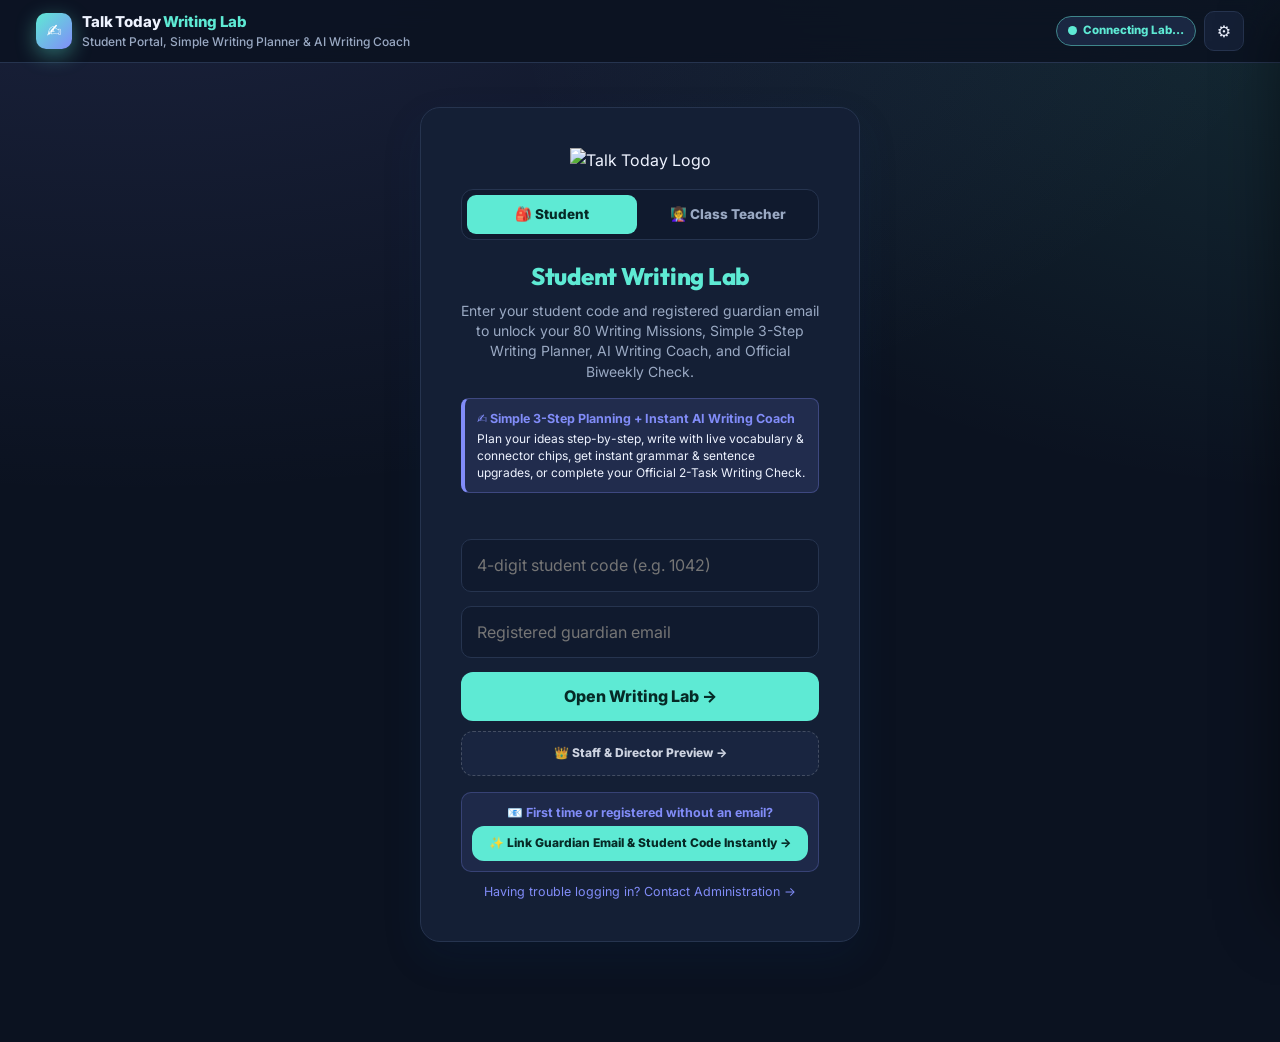
==== commit 84c29b0c: "Publish Talk Today Writing Lab v3.2 (Simple 3-Step Writing Planner + AI Writing Coach + Co-Writing S" ====
--- a/index.html
+++ b/index.html
@@ -72,9 +72,10 @@
       </div>
 
       <form id="portalForm">
-        <input type="text" id="studentCode" class="portal-input" placeholder="Student code (or jamalmorelli)" autocomplete="off">
+        <input type="text" id="studentCode" class="portal-input" placeholder="4-digit student code (e.g. 1042)" autocomplete="off">
         <input type="email" id="parentEmail" class="portal-input" placeholder="Registered guardian email" autocomplete="username">
         <button id="loginSubmitBtn" type="submit" class="btn" style="width:100%">Open Writing Lab →</button>
+        <button id="staffPreviewBtn" type="button" class="btn ghost" style="width:100%;margin-top:10px;font-size:12px;opacity:0.85;border:1px dashed rgba(255,255,255,0.22)">👑 Staff &amp; Director Preview &rarr;</button>
       </form>
 
       <!-- Optional 6-Digit Email Verification Box -->
@@ -94,6 +95,7 @@
         </select>
         <input type="text" id="teacherEmailInput" class="portal-input" placeholder="Registered teacher email" autocomplete="username">
         <button id="teacherSubmitBtn" type="submit" class="btn" style="width:100%">Open Live Classroom Radar →</button>
+        <button id="teacherToPreviewBtn" type="button" class="btn ghost" style="width:100%;margin-top:10px;font-size:12px;opacity:0.85;border:1px dashed rgba(255,255,255,0.22)">👁️ Launch Student Lab Preview &rarr;</button>
       </form>
 
       <div id="portalSupportLink" style="margin-top:16px;font-size:12.5px">
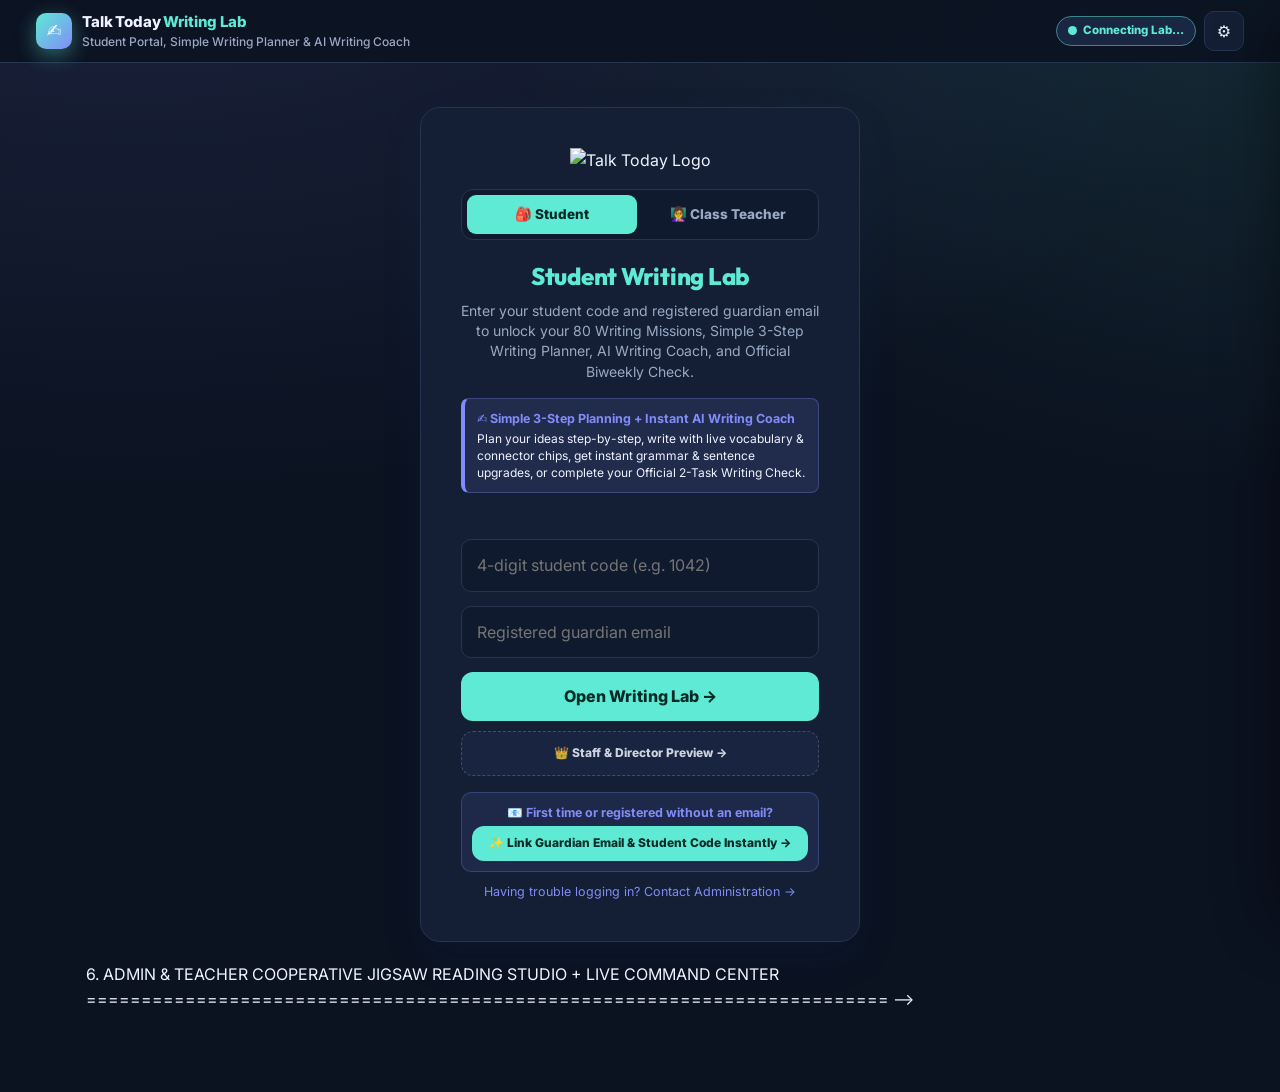
==== commit 66c34381: "Publish Talk Today Writing Lab v3.2 (Simple 3-Step Writing Planner + AI Writing Coach + Co-Writing S" ====
--- a/index.html
+++ b/index.html
@@ -71,7 +71,7 @@
         <div id="progStageLabel" class="prog-label">Verifying student record...</div>
       </div>
 
-      <form id="portalForm">
+      <form id="portalForm" novalidate>
         <input type="text" id="studentCode" class="portal-input" placeholder="4-digit student code (e.g. 1042)" autocomplete="off">
         <input type="email" id="parentEmail" class="portal-input" placeholder="Registered guardian email" autocomplete="username">
         <button id="loginSubmitBtn" type="submit" class="btn" style="width:100%">Open Writing Lab →</button>
@@ -612,6 +612,7 @@
           <div class="muted" id="tLastSyncText" style="font-size:12.5px;margin-top:4px">Real-time Socrative student presence, Simple Plans, Written Drafts &amp; AI Writing Coach feedback</div>
         </div>
         <div class="t-controls">
+          <button type="button" id="tLaunchClassChatBtn" class="jigsaw-cta-btn" style="background:linear-gradient(135deg,#0284c7,#2563eb);color:#fff;font-weight:800;border:1px solid rgba(255,255,255,0.25);box-shadow:0 0 18px rgba(14,165,233,0.45);cursor:pointer;padding:8px 16px;border-radius:10px;font-size:13px;display:inline-flex;align-items:center;gap:6px">💬 Whole-Class Live Chat</button>
           <button type="button" id="tOpenBreakoutBtn" class="jigsaw-cta-btn">🚪 Breakout Rooms &amp; Groups</button>
           <button type="button" id="tOpenJigsawBtn" class="jigsaw-cta-btn">🧩 Create / Manage Jigsaw</button>
           <button type="button" id="tTogglePlacementBtn" class="iconBtn" title="Review Official 2-Task Writing Placement &amp; Biweekly Submissions">✍️ Placement Queue (0)</button>
@@ -708,7 +709,9 @@
     <div id="tInspectorBox" class="inspector-card hidden"></div>
   </section>
 
-    <section id="jigsawStudioView" class="hidden">
+         6. ADMIN & TEACHER COOPERATIVE JIGSAW READING STUDIO + LIVE COMMAND CENTER
+       ========================================================================= -->
+  <section id="jigsawStudioView" class="hidden">
     <div class="t-bar">
       <div class="t-bar-top">
         <div>
@@ -829,9 +832,22 @@
           <input type="text" id="brBroadcastPromptInput" class="j-input" style="flex:1;min-width:240px" placeholder="📌 Pin a Room Writing Prompt (e.g., Write 2 sentences together using 'because' and 'finally'!)">
           <button type="button" id="brSetPromptBtn" class="iconBtn" style="font-weight:800">📌 Pin Writing Prompt</button>
         </div>
+        <div style="display:flex;gap:6px;flex-wrap:wrap;align-items:center;margin-top:6px">
+          <span class="muted" style="font-size:11.5px;font-weight:700">Quick Prompt Presets:</span>
+          <button type="button" id="brPromptWarmupBtn" class="part-badge" style="cursor:pointer">⚡ Sentence Warmup</button>
+          <button type="button" id="brPromptConnectorBtn" class="part-badge" style="cursor:pointer">🔗 Connector Drill</button>
+          <button type="button" id="brPromptSensoryBtn" class="part-badge" style="cursor:pointer">🎨 Sensory Clues</button>
+          <button type="button" id="brPromptOpinionBtn" class="part-badge" style="cursor:pointer">💡 Opinion Challenge</button>
+        </div>
         <div style="display:flex;gap:8px;flex-wrap:wrap;align-items:center;margin-top:8px">
           <input type="text" id="brBroadcastChatInput" class="j-input" style="flex:1;min-width:240px" placeholder="💬 Type a live message to the room chat (students see &amp; reply in real time)...">
           <button type="button" id="brBroadcastChatBtn" class="btn" style="padding:8px 16px;font-size:13px">💬 Send to Room Chat →</button>
+        </div>
+        <div style="display:flex;gap:6px;flex-wrap:wrap;align-items:center;margin-top:6px">
+          <span class="muted" style="font-size:11.5px;font-weight:700">Quick Teacher Praise:</span>
+          <button type="button" id="brPraiseConnectorBtn" class="part-badge" style="cursor:pointer">👏 Great connector!</button>
+          <button type="button" id="brPraiseDetailBtn" class="part-badge" style="cursor:pointer">🎯 Expand with a reason!</button>
+          <button type="button" id="brPraiseVocabBtn" class="part-badge" style="cursor:pointer">✨ Excellent vocabulary!</button>
         </div>
       </div>
 
@@ -1226,8 +1242,6 @@
         <div id="jStep4MediaShowcase" class="story-showcase hidden"></div>
         <div id="jAssembledStoryBox"></div>
       </div>
-    </div>
-  </section>
 
   <!-- =========================================================================
        6. ROLEPLAY & CO-WRITING STAGE — SCENE HUB
--- a/styles.css
+++ b/styles.css
@@ -1080,78 +1080,146 @@
 .rubric-cell .rv { font-size: 18px; font-weight: 800; color: var(--accent); }
 .rubric-cell .rl { font-size: 11px; color: var(--muted); font-weight: 700; }
 
-/* Live Breakout Room & Whole-Class Giant Chat */
+/* Live Breakout Room & Whole-Class Giant Chat Centerpiece */
+.student-breakout-banner {
+  background: radial-gradient(120% 120% at 50% 0%, rgba(14,165,233,0.18) 0%, rgba(15,23,42,0.92) 100%);
+  border: 2px solid rgba(14,165,233,0.45);
+  border-radius: 18px;
+  padding: 18px 20px;
+  margin-bottom: 24px;
+  box-shadow: 0 10px 30px rgba(0,0,0,0.45), 0 0 24px rgba(14,165,233,0.25);
+  position: relative;
+  overflow: hidden;
+}
+.student-breakout-banner::before {
+  content: '';
+  position: absolute;
+  top: 0; left: 0; right: 0; height: 3px;
+  background: linear-gradient(90deg, #0ea5e9, #38bdf8, #818cf8, #a855f7);
+}
 .br-chat-panel {
   margin-top: 10px;
-  padding: 11px 12px;
-  border-radius: 12px;
-  background: var(--bg);
+  padding: 14px 16px;
+  border-radius: 14px;
+  background: rgba(11,18,33,0.85);
   border: 1.5px solid color-mix(in srgb, var(--accent) 38%, var(--edge));
   display: flex;
   flex-direction: column;
-  gap: 8px;
+  gap: 10px;
 }
 .br-prompt-banner {
-  padding: 7px 10px;
-  border-radius: 8px;
-  background: color-mix(in srgb, var(--accent2) 14%, var(--panel2));
-  border-left: 3px solid var(--accent2);
-  font-size: 12.5px;
+  padding: 10px 14px;
+  border-radius: 10px;
+  background: color-mix(in srgb, var(--accent2) 18%, var(--panel2));
+  border-left: 4px solid var(--accent2);
+  font-size: 13.5px;
   font-weight: 700;
   color: var(--ink);
+  line-height: 1.45;
+}
+.br-prompt-banner.spotlight {
+  background: linear-gradient(135deg, rgba(234,179,8,0.2), rgba(245,158,11,0.15));
+  border-left: 4px solid #facc15;
+  box-shadow: 0 0 18px rgba(250,204,21,0.25);
 }
 .br-chat-feed {
-  max-height: 210px;
-  min-height: 92px;
+  max-height: 250px;
+  min-height: 110px;
   overflow-y: auto;
   display: flex;
   flex-direction: column;
-  gap: 6px;
-  padding: 6px;
-  border-radius: 9px;
-  background: var(--panel);
+  gap: 8px;
+  padding: 8px;
+  border-radius: 10px;
+  background: rgba(0,0,0,0.3);
   border: 1px solid var(--edge);
 }
 .br-chat-msg {
-  padding: 7px 10px;
-  border-radius: 10px;
-  font-size: 12.5px;
-  line-height: 1.42;
+  padding: 8px 12px;
+  border-radius: 12px;
+  font-size: 13px;
+  line-height: 1.45;
   background: var(--panel2);
   border: 1px solid var(--edge);
+  max-width: 90%;
+  animation: fadeIn 0.2s ease-in-out;
 }
 .br-chat-msg.teacher {
-  background: color-mix(in srgb, var(--accent2) 15%, var(--panel2));
-  border-color: color-mix(in srgb, var(--accent2) 45%, var(--edge));
+  align-self: flex-start;
+  background: linear-gradient(135deg, rgba(37,99,235,0.25), rgba(14,165,233,0.18));
+  border-color: rgba(56,189,248,0.5);
 }
 .br-chat-msg.student {
-  background: color-mix(in srgb, var(--accent) 10%, var(--panel2));
-  border-color: color-mix(in srgb, var(--accent) 35%, var(--edge));
+  align-self: flex-start;
+  background: rgba(30,41,59,0.75);
+  border-color: rgba(255,255,255,0.1);
+}
+.br-chat-msg.student.self {
+  align-self: flex-end;
+  background: linear-gradient(135deg, rgba(16,185,129,0.22), rgba(5,150,105,0.18));
+  border-color: rgba(52,211,153,0.4);
 }
 .br-chat-msg-head {
   display: flex;
   justify-content: space-between;
   align-items: center;
-  gap: 6px;
-  font-size: 11px;
+  gap: 8px;
+  font-size: 11.5px;
   font-weight: 800;
-  margin-bottom: 2px;
+  margin-bottom: 3px;
   color: var(--accent);
 }
 .br-chat-msg.teacher .br-chat-msg-head { color: var(--accent2); }
 .br-chat-compose {
   display: flex;
-  gap: 6px;
+  gap: 8px;
   align-items: center;
 }
 .br-chat-compose input {
   flex: 1;
-  padding: 7px 10px;
-  border-radius: 8px;
+  padding: 9px 12px;
+  border-radius: 10px;
   border: 1px solid var(--edge);
   background: var(--panel);
   color: var(--ink);
-  font-size: 12.5px;
+  font-size: 13px;
+}
+.connector-chips-row {
+  display: flex;
+  gap: 6px;
+  flex-wrap: wrap;
+  align-items: center;
+  padding: 4px 0 2px;
+}
+.connector-chip {
+  background: rgba(14,165,233,0.15);
+  border: 1px solid rgba(56,189,248,0.35);
+  color: #38bdf8;
+  font-size: 11.5px;
+  font-weight: 700;
+  padding: 4px 9px;
+  border-radius: 8px;
+  cursor: pointer;
+  transition: all 0.15s ease;
+}
+.connector-chip:hover {
+  background: rgba(14,165,233,0.35);
+  color: #fff;
+  transform: translateY(-1px);
+}
+.spotlight-btn {
+  background: transparent;
+  border: 1px solid rgba(250,204,21,0.4);
+  color: #facc15;
+  font-size: 11px;
+  font-weight: 700;
+  padding: 2px 6px;
+  border-radius: 6px;
+  cursor: pointer;
+  margin-left: 6px;
+}
+.spotlight-btn:hover {
+  background: rgba(250,204,21,0.2);
 }
 
 /* Original Writing Integrity & Keystroke Biometrics Shield */
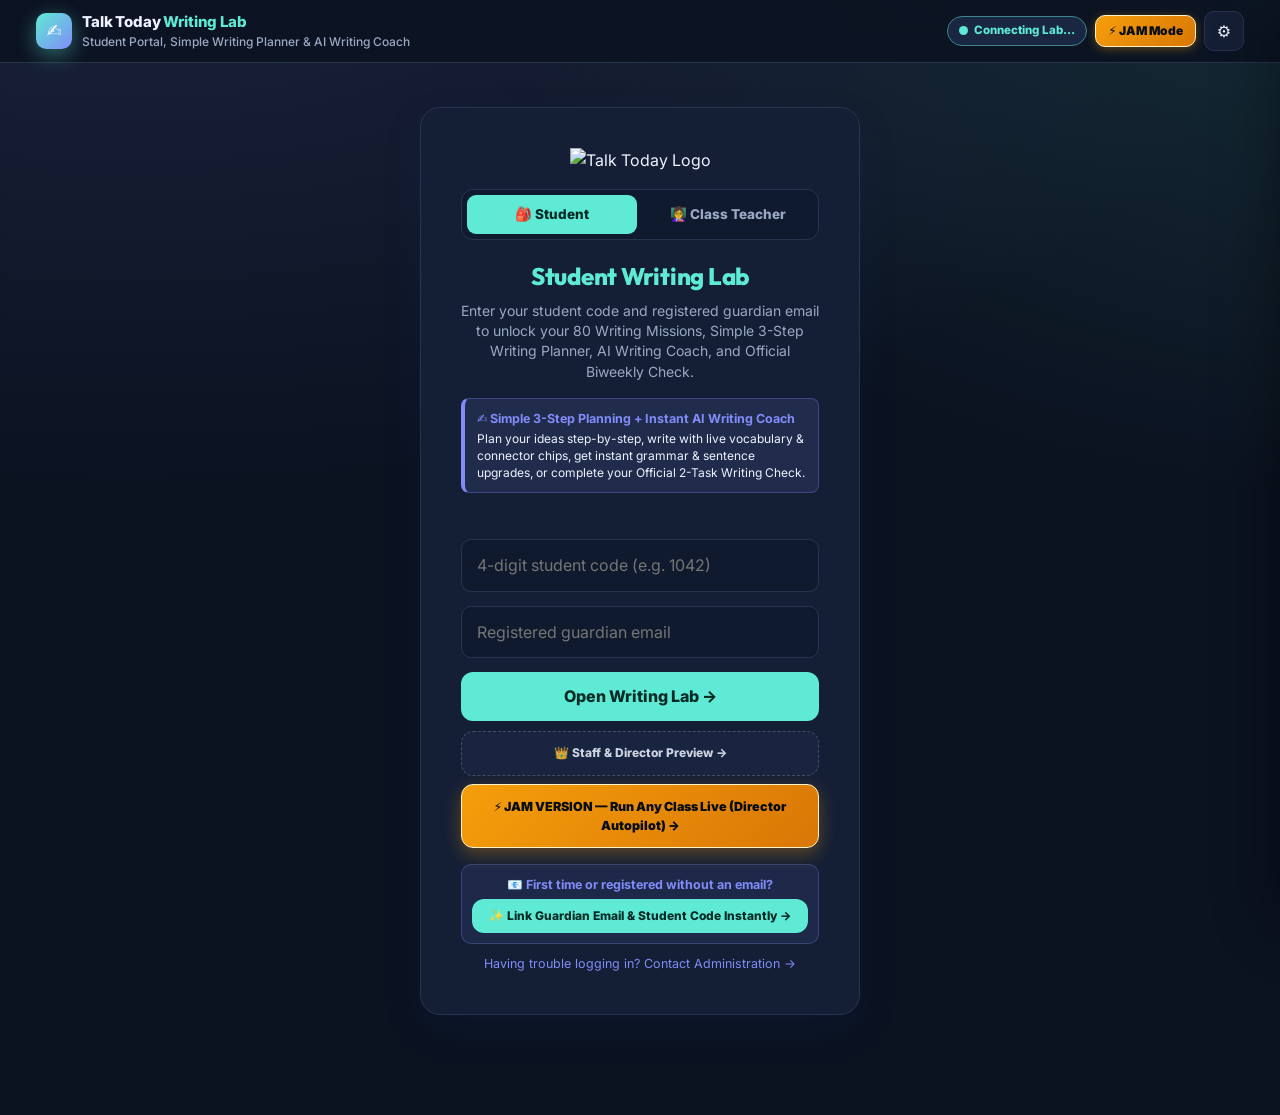
==== commit f1839066: "Publish Talk Today Writing Lab v3.2 (Simple 3-Step Writing Planner + AI Writing Coach + Co-Writing S" ====
--- a/index.html
+++ b/index.html
@@ -11,6 +11,34 @@
 </head>
 <body>
 
+
+<!-- PERSISTENT TOP JAM DIRECTOR BAR (Visible across all views when Jamal is running a class) -->
+<div id="jamDirectorBar" class="jam-director-bar hidden" role="region" aria-label="JAM Live Class Director Controls">
+  <div class="jam-director-bar-inner">
+    <div class="jam-director-bar-left">
+      <span class="jam-badge" id="jamBarLiveBadge">⚡ JAM LIVE</span>
+      <strong id="jamBarTargetLabel" style="color:#fff;font-size:13.5px">All Classes</strong>
+      <span class="chip" id="jamBarOnlineChip" style="background:rgba(16,185,129,0.18);color:#6ee7b7;border-color:rgba(16,185,129,0.4)">🟢 0 Online</span>
+      <span class="chip hidden" id="jamBarTimerChip" style="background:rgba(245,158,11,0.22);color:#fde68a;border-color:#f59e0b">⏱ 0:00</span>
+    </div>
+    <div class="jam-director-bar-steps" id="jamBarStepGroup">
+      <button type="button" id="jamBarStepFreeBtn" class="jam-step-pill on" title="Let students move at their own pace">🔓 Free</button>
+      <button type="button" id="jamBarStepReadBtn" class="jam-step-pill" title="Sync all student screens to the story &amp; audio">📖 Read &amp; Listen</button>
+      <button type="button" id="jamBarStepQ1Btn" class="jam-step-pill" title="Sync all student screens to Question / Task 1">1️⃣ Q1/T1</button>
+      <button type="button" id="jamBarStepQ2Btn" class="jam-step-pill" title="Sync all student screens to Question / Task 2">2️⃣ Q2/T2</button>
+      <button type="button" id="jamBarStepQ3Btn" class="jam-step-pill" title="Sync all student screens to Question / Task 3">3️⃣ Q3/T3</button>
+      <button type="button" id="jamBarStepQ4Btn" class="jam-step-pill" title="Sync all student screens to Question / Task 4">4️⃣ Q4/T4</button>
+      <button type="button" id="jamBarStepSumBtn" class="jam-step-pill" title="Sync all student screens to Summary">🏆 Summary</button>
+    </div>
+    <div class="jam-director-bar-right">
+      <button type="button" id="jamBarColdCallBtn" class="iconBtn jam-bar-btn" title="Spin Cold-Call Wheel &amp; broadcast random student">🎲 Cold-Call</button>
+      <button type="button" id="jamBarBonusClassBtn" class="iconBtn jam-bar-btn" title="Award +10 Bonus KP to every student in class">✨ +10 KP Class</button>
+      <button type="button" id="jamBarProjectorBtn" class="iconBtn jam-bar-btn" title="Open the pushed lesson right here on the projector">📽️ Projector Lesson</button>
+      <button type="button" id="jamBarCommandCenterBtn" class="iconBtn jam-bar-btn" title="Return to JAM Whole-Class Command Center">🎛️ Command Center</button>
+    </div>
+  </div>
+</div>
+
 <!-- TOP BAR -->
 <header class="top">
   <div class="brand">
@@ -25,12 +53,34 @@
     <div class="chip hidden" id="ptsChip">✨ <span id="ptsVal">0</span> KP</div>
     <div class="chip hidden" id="streakChip">🔥 <span id="streakVal">0</span>d</div>
     <div class="chip hidden" id="lvlChip">✍️ <span id="lvlVal">--</span></div>
+    <button type="button" id="topOpenJamBtn" class="iconBtn jam-top-launch-btn" title="Open JAM VERSION — Run Any Class Live">⚡ JAM Mode</button>
     <button id="settingsBtn" class="iconBtn" title="Reading &amp; Writing Comfort Settings">⚙️</button>
     <button id="logoutBtn" class="iconBtn hidden" title="Sign out / switch account">🚪 Exit</button>
   </div>
 </header>
 
 <main>
+
+  <!-- LIVE JAM STUDENT AUTOPILOT & SPOTLIGHT BANNER (Top of <main> for logged-in students) -->
+  <div id="jamStudentBanner" class="jam-student-banner hidden" role="status" aria-live="polite">
+    <div class="jam-student-banner-top">
+      <div style="display:flex;align-items:center;gap:8px;flex-wrap:wrap">
+        <span class="jam-badge">⚡ LIVE WITH JAMAL</span>
+        <strong id="jamStudentStepBadge" style="font-size:14px;color:#fde68a">Class Autopilot Active</strong>
+        <span id="jamStudentLessonTitle" style="font-size:13px;color:#e2e8f0;font-weight:700"></span>
+      </div>
+      <div style="display:flex;align-items:center;gap:8px;flex-wrap:wrap">
+        <span id="jamStudentTimerBadge" class="chip hidden" style="background:rgba(245,158,11,0.25);color:#fef3c7;border-color:#f59e0b;font-weight:800">⏱ 0:00</span>
+        <button type="button" id="jamStudentSyncNowBtn" class="iconBtn" style="padding:5px 11px;font-size:12px;background:rgba(255,255,255,0.12);color:#fff;border-color:rgba(255,255,255,0.28)">🎯 Go to Class Screen</button>
+      </div>
+    </div>
+    <div id="jamStudentPromptBox" class="jam-student-prompt hidden"></div>
+    <div id="jamStudentSpotlightBox" class="jam-student-spotlight hidden">
+      <div style="font-size:11px;font-weight:900;text-transform:uppercase;letter-spacing:.05em;color:#fde68a;margin-bottom:3px" id="jamStudentSpotlightHeader">⭐ CLASS SPOTLIGHT</div>
+      <div id="jamStudentSpotlightText" style="font-size:14px;font-weight:700;color:#fff;line-height:1.45"></div>
+    </div>
+  </div>
+
   <!-- =========================================================================
        1. THE TT PORTAL LOGIN WALL (STUDENT + CLASS TEACHER)
        ========================================================================= -->
@@ -38,6 +88,24 @@
     <div class="portal-card" id="loginCard">
       <img src="https://img1.wsimg.com/isteam/ip/e4596783-056a-4255-81a0-601eca83fe81/TALK%20TODAY%20LOGO%20LARGE%20NEW%20TalkToday_Logo_81624.png" alt="Talk Today Logo" class="portal-logo">
 
+      
+      <!-- LIVE JAM CLASS QUICK-JOIN BANNER FOR STUDENTS (Appears automatically when Jamal starts a class!) -->
+      <div id="jamLoginBanner" class="jam-login-banner hidden" role="region" aria-label="Live Class with Jamal Active">
+        <div class="jam-login-banner-head">
+          <span class="jam-badge">⚡ LIVE CLASS ACTIVE</span>
+          <strong id="jamLoginBannerTitle" style="font-size:14.5px;color:#fff">Jamal is running a Live Class right now!</strong>
+        </div>
+        <div id="jamLoginBannerSub" style="font-size:12.5px;color:#e2e8f0;line-height:1.4;margin-top:4px">
+          Enter <strong>ONLY your 4-digit Student Code</strong> below (no email needed!) — or pick your name from the class list to join in 1 tap:
+        </div>
+        <div id="jamLoginRosterWrap" class="jam-login-roster-wrap hidden">
+          <select id="jamLoginRosterSelect" class="portal-input" style="margin:8px 0 6px;background:#0f172a;color:#fff;border-color:#f59e0b" aria-label="Pick your name from the active class">
+            <option value="">🎒 Pick your name from today’s class roster…</option>
+          </select>
+          <button type="button" id="jamLoginQuickJoinBtn" class="btn jam-cta-gold" style="width:100%;padding:10px 14px;font-size:13.5px">⚡ Join Live Class Now (No Email Needed) &rarr;</button>
+        </div>
+      </div>
+
       <div class="role-tabs" role="tablist" aria-label="Sign-in mode">
         <button type="button" id="roleStudentBtn" class="role-tab on">🎒 Student</button>
         <button type="button" id="roleTeacherBtn" class="role-tab">👩‍🏫 Class Teacher</button>
@@ -76,6 +144,9 @@
         <input type="email" id="parentEmail" class="portal-input" placeholder="Registered guardian email" autocomplete="username">
         <button id="loginSubmitBtn" type="submit" class="btn" style="width:100%">Open Writing Lab →</button>
         <button id="staffPreviewBtn" type="button" class="btn ghost" style="width:100%;margin-top:10px;font-size:12px;opacity:0.85;border:1px dashed rgba(255,255,255,0.22)">👑 Staff &amp; Director Preview &rarr;</button>
+
+        <button id="openJamFromLoginBtn" type="button" class="btn jam-launch-cta" style="width:100%;margin-top:8px;font-size:12.5px">⚡ JAM VERSION — Run Any Class Live (Director Autopilot) &rarr;</button>
+
       </form>
 
       <!-- Optional 6-Digit Email Verification Box -->
@@ -96,6 +167,9 @@
         <input type="text" id="teacherEmailInput" class="portal-input" placeholder="Registered teacher email" autocomplete="username">
         <button id="teacherSubmitBtn" type="submit" class="btn" style="width:100%">Open Live Classroom Radar →</button>
         <button id="teacherToPreviewBtn" type="button" class="btn ghost" style="width:100%;margin-top:10px;font-size:12px;opacity:0.85;border:1px dashed rgba(255,255,255,0.22)">👁️ Launch Student Lab Preview &rarr;</button>
+
+        <button id="openJamFromTeacherBtn" type="button" class="btn jam-launch-cta" style="width:100%;margin-top:8px;font-size:12.5px">⚡ JAM VERSION — Run Any Class Live (Director Autopilot) &rarr;</button>
+
       </form>
 
       <div id="portalSupportLink" style="margin-top:16px;font-size:12.5px">
@@ -612,6 +686,7 @@
           <div class="muted" id="tLastSyncText" style="font-size:12.5px;margin-top:4px">Real-time Socrative student presence, Simple Plans, Written Drafts &amp; AI Writing Coach feedback</div>
         </div>
         <div class="t-controls">
+          <button type="button" id="tOpenJamBtn" class="jigsaw-cta-btn jam-radar-cta" title="Open JAM VERSION Whole-Class Live Director">⚡ JAM Class Autopilot</button>
           <button type="button" id="tLaunchClassChatBtn" class="jigsaw-cta-btn" style="background:linear-gradient(135deg,#0284c7,#2563eb);color:#fff;font-weight:800;border:1px solid rgba(255,255,255,0.25);box-shadow:0 0 18px rgba(14,165,233,0.45);cursor:pointer;padding:8px 16px;border-radius:10px;font-size:13px;display:inline-flex;align-items:center;gap:6px">💬 Whole-Class Live Chat</button>
           <button type="button" id="tOpenBreakoutBtn" class="jigsaw-cta-btn">🚪 Breakout Rooms &amp; Groups</button>
           <button type="button" id="tOpenJigsawBtn" class="jigsaw-cta-btn">🧩 Create / Manage Jigsaw</button>
@@ -709,7 +784,8 @@
     <div id="tInspectorBox" class="inspector-card hidden"></div>
   </section>
 
-         6. ADMIN & TEACHER COOPERATIVE JIGSAW READING STUDIO + LIVE COMMAND CENTER
+    <!-- =========================================================================
+       6. ADMIN & TEACHER COOPERATIVE JIGSAW READING STUDIO + LIVE COMMAND CENTER
        ========================================================================= -->
   <section id="jigsawStudioView" class="hidden">
     <div class="t-bar">
@@ -1242,6 +1318,8 @@
         <div id="jStep4MediaShowcase" class="story-showcase hidden"></div>
         <div id="jAssembledStoryBox"></div>
       </div>
+    </div>
+  </section>
 
   <!-- =========================================================================
        6. ROLEPLAY & CO-WRITING STAGE — SCENE HUB
@@ -1401,6 +1479,205 @@
         <button type="button" id="rpPlayAgainBtn" class="btn ghost">↺ Write This Scene Again</button>
         <button type="button" id="rpBackToHubBtn" class="btn">More Scenes →</button>
       </div>
+    </div>
+  </section>
+
+
+  <!-- =========================================================================
+       9. JAM VERSION — WHOLE-CLASS LIVE DIRECTOR & AUTOPILOT COMMAND CENTER
+       ========================================================================= -->
+  <section id="jamView" class="hidden">
+    <!-- Top Command Header -->
+    <div class="jam-hero-card">
+      <div class="jam-hero-top">
+        <div>
+          <div style="display:flex;align-items:center;gap:10px;flex-wrap:wrap">
+            <span class="jam-badge">⚡ JAM VERSION · LIVE CLASS DIRECTOR</span>
+            <span class="student-name" style="font-size:21px;color:#fff" id="jamHeaderTitle">Run Any Class Live on Autopilot</span>
+            <span class="chip" id="jamSessionStatusChip" style="background:rgba(16,185,129,0.2);color:#6ee7b7;border-color:rgba(16,185,129,0.45)">🟢 READY</span>
+          </div>
+          <div style="font-size:13px;color:#cbd5e1;margin-top:4px" id="jamHeaderSub">
+            Walk into any classroom, pick the Teacher &amp; Class below, and click <strong>Start Live JAM Class</strong>. Students log in with <strong>ONLY their 4-digit code</strong> and every screen follows your pacing in real time!
+          </div>
+        </div>
+        <div class="jam-hero-actions">
+          <button type="button" id="jamToggleCodesGridBtn" class="iconBtn jam-btn-light">📋 Project Class Student Codes</button>
+          <button type="button" id="jamColdCallBtn" class="iconBtn jam-btn-light">🎲 Spin Cold-Call Wheel</button>
+          <button type="button" id="jamBonusClassBtn" class="iconBtn jam-btn-light">✨ +10 KP to Whole Class</button>
+          <button type="button" id="jamOpenRadarBtn" class="iconBtn jam-btn-light">📊 Teacher Radar</button>
+        </div>
+      </div>
+
+      <!-- Step 1: Class Selection + Start/Stop Session + Code-Only Login Toggle -->
+      <div class="jam-class-bar">
+        <div style="display:flex;align-items:center;gap:8px;flex-wrap:wrap;flex:1">
+          <span style="font-size:12px;font-weight:900;text-transform:uppercase;letter-spacing:.04em;color:#fde68a">1. Target Class:</span>
+          <select id="jamTeacherSelect" class="t-select" aria-label="Select Teacher">
+            <option value="ALL">👩‍🏫 All Teachers (School-Wide)</option>
+          </select>
+          <select id="jamClassSelect" class="t-select" aria-label="Select Class Cohort">
+            <option value="ALL">📚 All Classes (School-Wide)</option>
+          </select>
+          <label class="jam-toggle-label" title="When checked, students in this class can log in with ONLY their 4-digit Student Code (no parent email required)">
+            <input type="checkbox" id="jamCodeOnlyCheckbox" checked>
+            <span>🔓 4-Digit Code-Only Login</span>
+          </label>
+        </div>
+        <div style="display:flex;align-items:center;gap:8px;flex-wrap:wrap">
+          <button type="button" id="jamStartSessionBtn" class="btn jam-cta-gold" style="padding:10px 18px;font-size:13.5px">🟢 START LIVE JAM CLASS</button>
+          <button type="button" id="jamEndSessionBtn" class="btn stop-btn hidden" style="padding:10px 16px;font-size:13px">⏹ End JAM Session</button>
+        </div>
+      </div>
+
+      <!-- Collapsible Projector Student Codes Grid (So any student who forgot their code can see it on the board!) -->
+      <div id="jamCodesProjectorBox" class="jam-codes-projector hidden">
+        <div style="display:flex;justify-content:space-between;align-items:center;gap:10px;flex-wrap:wrap;margin-bottom:10px">
+          <div>
+            <div style="font-size:11.5px;font-weight:900;text-transform:uppercase;color:#fde68a;letter-spacing:.05em">📽️ PROJECTOR VIEW — 4-DIGIT STUDENT CODES FOR THIS CLASS</div>
+            <div style="font-size:13px;color:#e2e8f0">Students: Type your 4-digit code (or pick your name on the login screen) — no email needed while JAM Live is active!</div>
+          </div>
+          <button type="button" id="jamCloseCodesGridBtn" class="iconBtn jam-btn-light" style="font-size:12px;padding:5px 10px">✕ Hide Codes</button>
+        </div>
+        <div id="jamCodesGrid" class="jam-codes-grid"></div>
+      </div>
+    </div>
+
+    <div id="jamErrBox" class="err" style="margin:10px 0"></div>
+
+    <!-- Main 2-Column Director Deck: Left = Push Lesson & Lockstep Pacing | Right = Broadcast Prompt, Spotlight & Quick Modes -->
+    <div class="jam-deck-grid">
+      <!-- LEFT CARD: Push Any Lesson / Mission + Lockstep Step Controller -->
+      <div class="panel jam-panel">
+        <div style="display:flex;justify-content:space-between;align-items:center;gap:8px;flex-wrap:wrap;margin-bottom:10px">
+          <div>
+            <div class="eyebrow">2️⃣ PUSH LESSON &amp; LOCKSTEP AUTOPILOT</div>
+            <h2 style="margin:2px 0 0;font-size:17px">Choose Any Story / Unit &amp; Control Every Screen</h2>
+          </div>
+          <span class="chip" id="jamPushedLessonChip">No lesson pushed yet</span>
+        </div>
+
+        <!-- Lesson Filter & Selector -->
+        <div style="display:flex;gap:8px;flex-wrap:wrap;margin-bottom:10px">
+          <select id="jamCefrFilterSelect" class="t-select" style="min-width:120px" aria-label="Filter lessons by CEFR">
+            <option value="ALL">All Levels (80)</option>
+            <option value="A1">🌱 A1</option>
+            <option value="A2">🌿 A2</option>
+            <option value="B1">⚡ B1</option>
+            <option value="B2">🔥 B2</option>
+            <option value="C1">👑 C1/C2</option>
+            <option value="BOOK">📚 Coursebooks</option>
+          </select>
+          <input type="search" id="jamLessonSearchInput" class="j-input" style="flex:1;min-width:160px" placeholder="🔍 Search 80 stories or Kid’s Box / Prepare / Unlock units…">
+        </div>
+
+        <div style="display:flex;gap:8px;flex-wrap:wrap;align-items:center;margin-bottom:12px">
+          <select id="jamLessonSelect" class="t-select" style="flex:1;min-width:240px" aria-label="Select Lesson to Push to Class"></select>
+          <button type="button" id="jamPushLessonBtn" class="btn jam-cta-gold" style="padding:9px 16px;font-size:13px">🚀 Push Lesson to All Screens</button>
+          <button type="button" id="jamOpenProjectorLessonBtn" class="btn ghost" style="padding:9px 14px;font-size:13px" title="Open this lesson on your screen with the top JAM Director Bar so you can play audio and step through Q1-Q4 on the projector">📽️ Open on Projector</button>
+        </div>
+
+        <!-- Lockstep Step Pacing Buttons -->
+        <div style="font-size:12px;font-weight:800;color:var(--muted);text-transform:uppercase;letter-spacing:.04em;margin-bottom:6px">
+          Lockstep Screen Sync (Click any step to move every student’s screen immediately):
+        </div>
+        <div class="jam-step-deck">
+          <button type="button" id="jamDeckStepFreeBtn" class="jam-deck-step on" data-step="FREE">🔓 Free Pace</button>
+          <button type="button" id="jamDeckStepReadBtn" class="jam-deck-step" data-step="READ">📖 Read &amp; Listen</button>
+          <button type="button" id="jamDeckStepQ1Btn" class="jam-deck-step" data-step="Q1">1️⃣ Q1 / Task 1</button>
+          <button type="button" id="jamDeckStepQ2Btn" class="jam-deck-step" data-step="Q2">2️⃣ Q2 / Task 2</button>
+          <button type="button" id="jamDeckStepQ3Btn" class="jam-deck-step" data-step="Q3">3️⃣ Q3 / Task 3</button>
+          <button type="button" id="jamDeckStepQ4Btn" class="jam-deck-step" data-step="Q4">4️⃣ Q4 / Task 4</button>
+          <button type="button" id="jamDeckStepSumBtn" class="jam-deck-step" data-step="SUMMARY">🏆 Summary</button>
+        </div>
+
+        <!-- Countdown Timer Controls -->
+        <div style="display:flex;align-items:center;justify-content:space-between;gap:8px;flex-wrap:wrap;margin-top:12px;padding-top:10px;border-top:1px solid var(--edge)">
+          <span style="font-size:12.5px;font-weight:800;color:var(--muted)">⏱ Class Countdown Timer:</span>
+          <div style="display:flex;gap:6px;flex-wrap:wrap">
+            <button type="button" id="jamTimer1mBtn" class="iconBtn" style="padding:5px 10px;font-size:12px">⏱ 1 min</button>
+            <button type="button" id="jamTimer2mBtn" class="iconBtn" style="padding:5px 10px;font-size:12px">⏱ 2 min</button>
+            <button type="button" id="jamTimer3mBtn" class="iconBtn" style="padding:5px 10px;font-size:12px">⏱ 3 min</button>
+            <button type="button" id="jamTimer5mBtn" class="iconBtn" style="padding:5px 10px;font-size:12px">⏱ 5 min</button>
+            <button type="button" id="jamTimerClearBtn" class="iconBtn" style="padding:5px 10px;font-size:12px">✕ Clear</button>
+          </div>
+        </div>
+      </div>
+
+      <!-- RIGHT CARD: Live Class Prompt, Spotlight & Whole-Class Activity Launchers -->
+      <div class="panel jam-panel">
+        <div style="display:flex;justify-content:space-between;align-items:center;gap:8px;flex-wrap:wrap;margin-bottom:10px">
+          <div>
+            <div class="eyebrow">3️⃣ LIVE PROMPT, SPOTLIGHT &amp; GROUP MODES</div>
+            <h2 style="margin:2px 0 0;font-size:17px">Broadcast Instructions or Launch Group Activities</h2>
+          </div>
+        </div>
+
+        <!-- Live Teacher Prompt Broadcast -->
+        <div style="display:flex;gap:8px;flex-wrap:wrap;margin-bottom:8px">
+          <input type="text" id="jamPromptInput" class="j-input" style="flex:1;min-width:210px" placeholder="📢 Broadcast a live instruction or warmup question to every student screen…">
+          <button type="button" id="jamSendPromptBtn" class="btn" style="padding:8px 14px;font-size:12.5px">📢 Broadcast</button>
+          <button type="button" id="jamClearPromptBtn" class="iconBtn" style="padding:8px 11px;font-size:12px" title="Clear prompt &amp; spotlight">✕</button>
+        </div>
+
+        <!-- Quick Preset Prompts -->
+        <div style="display:flex;gap:6px;flex-wrap:wrap;align-items:center;margin-bottom:12px">
+          <span class="muted" style="font-size:11.5px;font-weight:700">Quick Broadcasts:</span>
+          <button type="button" id="jamPresetReadBtn" class="part-badge" style="cursor:pointer">🎧 Listen to the story together!</button>
+          <button type="button" id="jamPresetPairBtn" class="part-badge" style="cursor:pointer">👥 Compare with your partner!</button>
+          <button type="button" id="jamPresetVocabBtn" class="part-badge" style="cursor:pointer">✨ Use 2 target words!</button>
+          <button type="button" id="jamPresetFinishBtn" class="part-badge" style="cursor:pointer">⏳ Final 60 seconds!</button>
+        </div>
+
+        <!-- Whole-Class Activity Switchers (Jigsaw / Roleplay / Placement / Giant Chat) -->
+        <div style="font-size:12px;font-weight:800;color:var(--muted);text-transform:uppercase;letter-spacing:.04em;margin-bottom:6px">
+          Or Switch Whole Class Activity Mode:
+        </div>
+        <div class="jam-activity-strip">
+          <button type="button" id="jamLaunchJigsawBtn" class="iconBtn" style="flex:1;min-width:140px;font-weight:800;font-size:12.5px">🧩 Jigsaw &amp; Breakout Studio</button>
+          <button type="button" id="jamPushPlacementBtn" class="iconBtn" style="flex:1;min-width:140px;font-weight:800;font-size:12.5px">🎯 Push Official 2-Task Check</button>
+          <button type="button" id="jamLaunchRoleplayBtn" class="iconBtn" style="flex:1;min-width:140px;font-weight:800;font-size:12.5px">🎭 Push Roleplay / Co-Writing</button>
+          <button type="button" id="jamLaunchExaminerBtn" class="iconBtn" style="flex:1;min-width:140px;font-weight:800;font-size:12.5px">⚡ 1-on-1 Student Tester</button>
+        </div>
+      </div>
+    </div>
+
+    <!-- 4 Classroom Pulse Summary Tiles -->
+    <div class="tiles" style="margin-top:16px">
+      <div class="tile">
+        <div class="v" id="jamTileOnline">0 / 0</div>
+        <div class="l">🟢 Online in Class Now</div>
+      </div>
+      <div class="tile">
+        <div class="v" id="jamTileInLesson">0</div>
+        <div class="l">📖 On Pushed Activity</div>
+      </div>
+      <div class="tile">
+        <div class="v" id="jamTileAnswering">0</div>
+        <div class="l">✍️ Working on Q1–Q4 / T1–T4</div>
+      </div>
+      <div class="tile">
+        <div class="v" id="jamTileAccuracy">--</div>
+        <div class="l">🎯 Class Score / Pass Rate</div>
+      </div>
+    </div>
+
+    <!-- Live Student Progress & 1-Click Spotlight / Bonus KP Matrix -->
+    <div class="soc-wrap" style="margin-top:14px">
+      <table class="soc-table">
+        <thead>
+          <tr>
+            <th>Student &amp; 4-Digit Code</th>
+            <th>Live Screen &amp; Status</th>
+            <th class="qcol">1</th>
+            <th class="qcol">2</th>
+            <th class="qcol">3</th>
+            <th class="qcol">4</th>
+            <th>Pace / KP</th>
+            <th>JAM Director Actions</th>
+          </tr>
+        </thead>
+        <tbody id="jamMatrixBody"></tbody>
+      </table>
     </div>
   </section>
 </main>
--- a/styles.css
+++ b/styles.css
@@ -1,3 +1,4 @@
+/* =========================================================================
    TALK TODAY READING LAB — MODERN ADAPTIVE THEMES & TYPOGRAPHY
    ========================================================================= */
 :root {
@@ -866,6 +867,7 @@
   font-size: 11px; color: var(--faint); font-weight: 600; width: 100%; margin-top: -3px;
 }
 .sent.clickable-sent { cursor: pointer; }
+.sent.clickable-sent:hover { background: color-mix(in srgb, var(--accent) 14%, transparent); }
 
 /* =========================================================================
    TALK TODAY WRITING LAB v3.2 — SIMPLE PLANNER, WRITING STUDIO & AI COACH
@@ -1359,3 +1361,170 @@
 .rp-player-card { padding: 12px; border-radius: 12px; background: var(--panel2); border: 1px solid var(--edge); margin-bottom: 10px; }
 .rp-share-bar { height: 8px; border-radius: 999px; background: var(--panel); overflow: hidden; margin: 6px 0; }
 .rp-share-bar i { display: block; height: 100%; background: linear-gradient(90deg, var(--accent2), var(--accent)); }
+
+
+/* =========================================================================
+   JAM VERSION — LIVE WHOLE-CLASS DIRECTOR & AUTOPILOT EDITION (v1.0)
+   ========================================================================= */
+.jam-director-bar {
+  position: sticky; top: 0; z-index: 220;
+  background: linear-gradient(90deg, #090d16 0%, #1e1b4b 50%, #064e3b 100%);
+  border-bottom: 2.5px solid #f59e0b;
+  padding: 8px 16px; box-shadow: 0 8px 24px rgba(0,0,0,.45);
+}
+.jam-director-bar-inner {
+  max-width: 1320px; margin: 0 auto;
+  display: flex; align-items: center; justify-content: space-between; gap: 10px; flex-wrap: wrap;
+}
+.jam-director-bar-left, .jam-director-bar-steps, .jam-director-bar-right {
+  display: flex; align-items: center; gap: 6px; flex-wrap: wrap;
+}
+.jam-badge {
+  display: inline-flex; align-items: center; gap: 5px;
+  padding: 4px 11px; border-radius: 99px; font-size: 11px; font-weight: 900;
+  letter-spacing: .05em; text-transform: uppercase;
+  background: linear-gradient(135deg, #f59e0b, #ea580c); color: #090d16;
+  box-shadow: 0 2px 10px rgba(245, 158, 11, .45);
+}
+.jam-step-pill {
+  padding: 5px 11px; border-radius: 99px; font-size: 12px; font-weight: 800;
+  background: rgba(255,255,255,.08); color: #e2e8f0;
+  border: 1px solid rgba(255,255,255,.18); cursor: pointer; transition: all .14s;
+}
+.jam-step-pill:hover { border-color: #f59e0b; color: #fff; }
+.jam-step-pill.on {
+  background: #f59e0b; color: #090d16; border-color: #fef3c7;
+  box-shadow: 0 0 12px rgba(245, 158, 11, .5);
+}
+.jam-bar-btn {
+  padding: 5px 10px !important; font-size: 12px !important;
+  background: rgba(255,255,255,.1) !important; color: #fff !important;
+  border-color: rgba(255,255,255,.22) !important; font-weight: 800 !important;
+}
+.jam-bar-btn:hover { border-color: #f59e0b !important; background: rgba(245,158,11,.22) !important; }
+
+.jam-top-launch-btn {
+  background: linear-gradient(135deg, #f59e0b, #d97706) !important;
+  color: #090d16 !important; border: 1.5px solid #fef3c7 !important;
+  font-weight: 900 !important; font-size: 12px !important; padding: 6px 12px !important;
+  box-shadow: 0 2px 10px rgba(245, 158, 11, .35);
+}
+.jam-launch-cta {
+  background: linear-gradient(135deg, #f59e0b 0%, #d97706 100%) !important;
+  color: #090d16 !important; border: 1.5px solid #fef3c7 !important;
+  font-weight: 900 !important; box-shadow: 0 6px 18px rgba(245, 158, 11, .32);
+}
+.jam-cta-gold {
+  background: linear-gradient(135deg, #f59e0b 0%, #ea580c 100%) !important;
+  color: #090d16 !important; border: 1.5px solid #fef3c7 !important;
+  font-weight: 900 !important; box-shadow: 0 6px 18px rgba(245, 158, 11, .35);
+}
+.jam-radar-cta {
+  background: linear-gradient(135deg, #f59e0b, #ea580c) !important;
+  color: #090d16 !important; font-weight: 900 !important; border: 0 !important;
+}
+
+/* Student Login Live JAM Banner */
+.jam-login-banner {
+  background: linear-gradient(135deg, #0f172a 0%, #1e3a8a 60%, #065f46 100%);
+  border: 2px solid #f59e0b; border-radius: 14px;
+  padding: 13px 15px; margin: 10px 0 14px; text-align: left;
+  box-shadow: 0 8px 24px rgba(245, 158, 11, .28);
+}
+.jam-login-banner-head {
+  display: flex; align-items: center; gap: 8px; flex-wrap: wrap;
+}
+.jam-login-roster-wrap { margin-top: 6px; }
+
+/* Student In-App Live JAM Autopilot Banner */
+.jam-student-banner {
+  background: linear-gradient(135deg, #0f172a 0%, #1e1b4b 55%, #064e3b 100%);
+  border: 2px solid #f59e0b; border-radius: 16px;
+  padding: 12px 16px; margin-bottom: 16px; color: #fff;
+  box-shadow: 0 10px 26px rgba(245, 158, 11, .24);
+}
+.jam-student-banner-top {
+  display: flex; align-items: center; justify-content: space-between; gap: 10px; flex-wrap: wrap;
+}
+.jam-student-prompt {
+  margin-top: 8px; padding: 9px 12px; border-radius: 10px;
+  background: rgba(255,255,255,.1); border-left: 4px solid #38bdf8;
+  font-size: 14px; font-weight: 700; color: #f8fafc;
+}
+.jam-student-spotlight {
+  margin-top: 8px; padding: 10px 13px; border-radius: 11px;
+  background: linear-gradient(135deg, rgba(245,158,11,.22), rgba(16,185,129,.18));
+  border: 1.5px solid #fbbf24;
+}
+
+/* JAM Director Hero & Deck */
+.jam-hero-card {
+  background: linear-gradient(135deg, #090d16 0%, #1e1b4b 55%, #064e3b 100%);
+  border: 2px solid #f59e0b; border-radius: 18px;
+  padding: 18px 20px; color: #fff; box-shadow: 0 12px 30px rgba(0,0,0,.35);
+}
+.jam-hero-top {
+  display: flex; justify-content: space-between; align-items: flex-start; gap: 14px; flex-wrap: wrap;
+}
+.jam-hero-actions { display: flex; gap: 8px; flex-wrap: wrap; }
+.jam-btn-light {
+  background: rgba(255,255,255,.1) !important; color: #fff !important;
+  border-color: rgba(255,255,255,.24) !important; font-weight: 800 !important; font-size: 12.5px !important;
+}
+.jam-btn-light:hover { border-color: #f59e0b !important; }
+.jam-class-bar {
+  display: flex; align-items: center; justify-content: space-between; gap: 12px; flex-wrap: wrap;
+  margin-top: 14px; padding-top: 14px; border-top: 1px solid rgba(255,255,255,.16);
+}
+.jam-toggle-label {
+  display: inline-flex; align-items: center; gap: 6px; font-size: 12.5px; font-weight: 800;
+  color: #fde68a; cursor: pointer; padding: 6px 10px; border-radius: 9px;
+  background: rgba(255,255,255,.08); border: 1px solid rgba(253,230,138,.35);
+}
+.jam-codes-projector {
+  margin-top: 14px; padding: 14px; border-radius: 14px;
+  background: rgba(9, 13, 22, .78); border: 1.5px dashed #fbbf24;
+}
+.jam-codes-grid {
+  display: grid; grid-template-columns: repeat(auto-fill, minmax(195px, 1fr));
+  gap: 8px; max-height: 310px; overflow-y: auto;
+}
+.jam-code-card {
+  display: flex; justify-content: space-between; align-items: center; gap: 8px;
+  padding: 9px 12px; border-radius: 10px; background: rgba(255,255,255,.07);
+  border: 1px solid rgba(255,255,255,.16); color: #fff; font-size: 13.5px; font-weight: 800;
+}
+.jam-code-num {
+  font-family: monospace; font-size: 15px; font-weight: 900;
+  padding: 3px 8px; border-radius: 7px; background: #f59e0b; color: #090d16;
+}
+.jam-deck-grid {
+  display: grid; grid-template-columns: 1.15fr 0.85fr; gap: 16px; margin-top: 16px;
+}
+@media (max-width: 980px) {
+  .jam-deck-grid { grid-template-columns: 1fr; }
+}
+.jam-panel { display: flex; flex-direction: column; justify-content: space-between; }
+.jam-step-deck {
+  display: grid; grid-template-columns: repeat(auto-fit, minmax(112px, 1fr)); gap: 7px;
+}
+.jam-deck-step {
+  padding: 9px 10px; border-radius: 11px; font-size: 12.5px; font-weight: 800;
+  background: var(--panel2); color: var(--ink); border: 1.5px solid var(--edge);
+  cursor: pointer; transition: all .14s; text-align: center;
+}
+.jam-deck-step:hover { border-color: #f59e0b; transform: translateY(-1px); }
+.jam-deck-step.on {
+  background: linear-gradient(135deg, #f59e0b, #ea580c);
+  color: #090d16; border-color: #fef3c7; font-weight: 900;
+  box-shadow: 0 4px 14px rgba(245, 158, 11, .35);
+}
+.jam-activity-strip {
+  display: flex; gap: 8px; flex-wrap: wrap;
+}
+.toast {
+  position: fixed; bottom: 20px; right: 20px; z-index: 300;
+  background: var(--panel); color: var(--ink); border: 1.5px solid #f59e0b;
+  padding: 10px 16px; border-radius: 12px; font-size: 13px; font-weight: 800;
+  box-shadow: var(--shadow);
+}
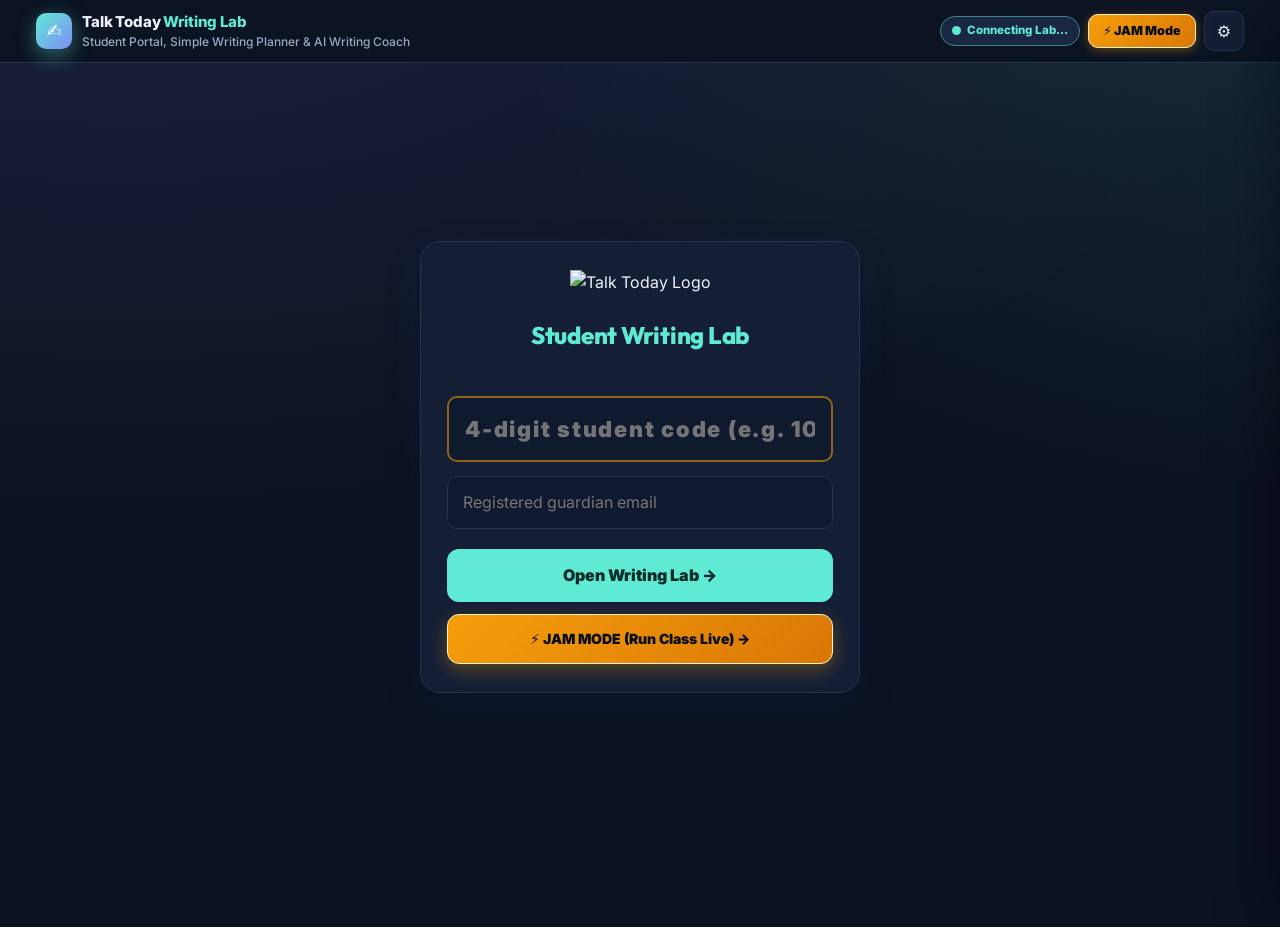
==== commit 0b031942: "Publish Talk Today Writing Lab v3.2 (Simple 3-Step Writing Planner + AI Writing Coach + Co-Writing S" ====
--- a/index.html
+++ b/index.html
@@ -145,7 +145,7 @@
         <button id="loginSubmitBtn" type="submit" class="btn" style="width:100%">Open Writing Lab →</button>
         <button id="staffPreviewBtn" type="button" class="btn ghost" style="width:100%;margin-top:10px;font-size:12px;opacity:0.85;border:1px dashed rgba(255,255,255,0.22)">👑 Staff &amp; Director Preview &rarr;</button>
 
-        <button id="openJamFromLoginBtn" type="button" class="btn jam-launch-cta" style="width:100%;margin-top:8px;font-size:12.5px">⚡ JAM VERSION — Run Any Class Live (Director Autopilot) &rarr;</button>
+        <button id="openJamFromLoginBtn" type="button" class="btn jam-launch-cta" style="width:100%;margin-top:8px;font-size:14px">⚡ JAM MODE (Run Class Live) &rarr;</button>
 
       </form>
 
@@ -168,7 +168,7 @@
         <button id="teacherSubmitBtn" type="submit" class="btn" style="width:100%">Open Live Classroom Radar →</button>
         <button id="teacherToPreviewBtn" type="button" class="btn ghost" style="width:100%;margin-top:10px;font-size:12px;opacity:0.85;border:1px dashed rgba(255,255,255,0.22)">👁️ Launch Student Lab Preview &rarr;</button>
 
-        <button id="openJamFromTeacherBtn" type="button" class="btn jam-launch-cta" style="width:100%;margin-top:8px;font-size:12.5px">⚡ JAM VERSION — Run Any Class Live (Director Autopilot) &rarr;</button>
+        <button id="openJamFromTeacherBtn" type="button" class="btn jam-launch-cta" style="width:100%;margin-top:8px;font-size:14px">⚡ JAM MODE (Run Class Live) &rarr;</button>
 
       </form>
 
@@ -1484,200 +1484,162 @@
 
 
   <!-- =========================================================================
-       9. JAM VERSION — WHOLE-CLASS LIVE DIRECTOR & AUTOPILOT COMMAND CENTER
+       9. JAM VERSION — ULTRA-SIMPLE "BASIC AF" 3-STEP CLASS LAUNCHER
        ========================================================================= -->
   <section id="jamView" class="hidden">
-    <!-- Top Command Header -->
-    <div class="jam-hero-card">
-      <div class="jam-hero-top">
-        <div>
+    <div class="jam-basic-shell">
+      <div class="jam-hero-card">
+        <div class="jam-basic-head">
           <div style="display:flex;align-items:center;gap:10px;flex-wrap:wrap">
-            <span class="jam-badge">⚡ JAM VERSION · LIVE CLASS DIRECTOR</span>
-            <span class="student-name" style="font-size:21px;color:#fff" id="jamHeaderTitle">Run Any Class Live on Autopilot</span>
-            <span class="chip" id="jamSessionStatusChip" style="background:rgba(16,185,129,0.2);color:#6ee7b7;border-color:rgba(16,185,129,0.45)">🟢 READY</span>
-          </div>
-          <div style="font-size:13px;color:#cbd5e1;margin-top:4px" id="jamHeaderSub">
-            Walk into any classroom, pick the Teacher &amp; Class below, and click <strong>Start Live JAM Class</strong>. Students log in with <strong>ONLY their 4-digit code</strong> and every screen follows your pacing in real time!
-          </div>
-        </div>
-        <div class="jam-hero-actions">
-          <button type="button" id="jamToggleCodesGridBtn" class="iconBtn jam-btn-light">📋 Project Class Student Codes</button>
-          <button type="button" id="jamColdCallBtn" class="iconBtn jam-btn-light">🎲 Spin Cold-Call Wheel</button>
-          <button type="button" id="jamBonusClassBtn" class="iconBtn jam-btn-light">✨ +10 KP to Whole Class</button>
-          <button type="button" id="jamOpenRadarBtn" class="iconBtn jam-btn-light">📊 Teacher Radar</button>
-        </div>
-      </div>
-
-      <!-- Step 1: Class Selection + Start/Stop Session + Code-Only Login Toggle -->
-      <div class="jam-class-bar">
-        <div style="display:flex;align-items:center;gap:8px;flex-wrap:wrap;flex:1">
-          <span style="font-size:12px;font-weight:900;text-transform:uppercase;letter-spacing:.04em;color:#fde68a">1. Target Class:</span>
-          <select id="jamTeacherSelect" class="t-select" aria-label="Select Teacher">
-            <option value="ALL">👩‍🏫 All Teachers (School-Wide)</option>
-          </select>
-          <select id="jamClassSelect" class="t-select" aria-label="Select Class Cohort">
-            <option value="ALL">📚 All Classes (School-Wide)</option>
-          </select>
-          <label class="jam-toggle-label" title="When checked, students in this class can log in with ONLY their 4-digit Student Code (no parent email required)">
+            <span class="jam-badge">⚡ JAM MODE</span>
+            <h1 class="jam-basic-title" id="jamHeaderTitle">Run Any Class Live</h1>
+          </div>
+          <div style="display:flex;align-items:center;gap:8px;flex-wrap:wrap">
+            <span class="chip" id="jamSessionStatusChip" style="background:rgba(16,185,129,0.2);color:#6ee7b7;border-color:rgba(16,185,129,0.45);font-size:13px;font-weight:900">⚪ STANDBY</span>
+            <span class="chip" id="jamPushedLessonChip" style="font-size:12.5px">No lesson pushed yet</span>
+          </div>
+        </div>
+        <div id="jamHeaderSub" class="hidden"></div>
+
+        <!-- STEP 1: PICK CLASS -->
+        <div class="jam-basic-step-box">
+          <div class="jam-basic-step-label">1. PICK CLASS</div>
+          <div class="jam-basic-row">
+            <select id="jamTeacherSelect" class="jam-big-select" aria-label="Select Teacher">
+              <option value="ALL">👩‍🏫 All Teachers (School-Wide)</option>
+            </select>
+            <select id="jamClassSelect" class="jam-big-select" aria-label="Select Class Cohort">
+              <option value="ALL">📚 All Classes (School-Wide)</option>
+            </select>
+            <button type="button" id="jamToggleCodesGridBtn" class="btn ghost jam-big-side-btn">🪪 Student Codes</button>
+          </div>
+          <label class="jam-toggle-label hidden">
             <input type="checkbox" id="jamCodeOnlyCheckbox" checked>
             <span>🔓 4-Digit Code-Only Login</span>
           </label>
-        </div>
-        <div style="display:flex;align-items:center;gap:8px;flex-wrap:wrap">
-          <button type="button" id="jamStartSessionBtn" class="btn jam-cta-gold" style="padding:10px 18px;font-size:13.5px">🟢 START LIVE JAM CLASS</button>
-          <button type="button" id="jamEndSessionBtn" class="btn stop-btn hidden" style="padding:10px 16px;font-size:13px">⏹ End JAM Session</button>
-        </div>
-      </div>
-
-      <!-- Collapsible Projector Student Codes Grid (So any student who forgot their code can see it on the board!) -->
-      <div id="jamCodesProjectorBox" class="jam-codes-projector hidden">
-        <div style="display:flex;justify-content:space-between;align-items:center;gap:10px;flex-wrap:wrap;margin-bottom:10px">
-          <div>
-            <div style="font-size:11.5px;font-weight:900;text-transform:uppercase;color:#fde68a;letter-spacing:.05em">📽️ PROJECTOR VIEW — 4-DIGIT STUDENT CODES FOR THIS CLASS</div>
-            <div style="font-size:13px;color:#e2e8f0">Students: Type your 4-digit code (or pick your name on the login screen) — no email needed while JAM Live is active!</div>
-          </div>
-          <button type="button" id="jamCloseCodesGridBtn" class="iconBtn jam-btn-light" style="font-size:12px;padding:5px 10px">✕ Hide Codes</button>
-        </div>
-        <div id="jamCodesGrid" class="jam-codes-grid"></div>
-      </div>
-    </div>
-
-    <div id="jamErrBox" class="err" style="margin:10px 0"></div>
-
-    <!-- Main 2-Column Director Deck: Left = Push Lesson & Lockstep Pacing | Right = Broadcast Prompt, Spotlight & Quick Modes -->
-    <div class="jam-deck-grid">
-      <!-- LEFT CARD: Push Any Lesson / Mission + Lockstep Step Controller -->
-      <div class="panel jam-panel">
-        <div style="display:flex;justify-content:space-between;align-items:center;gap:8px;flex-wrap:wrap;margin-bottom:10px">
-          <div>
-            <div class="eyebrow">2️⃣ PUSH LESSON &amp; LOCKSTEP AUTOPILOT</div>
-            <h2 style="margin:2px 0 0;font-size:17px">Choose Any Story / Unit &amp; Control Every Screen</h2>
-          </div>
-          <span class="chip" id="jamPushedLessonChip">No lesson pushed yet</span>
-        </div>
-
-        <!-- Lesson Filter & Selector -->
-        <div style="display:flex;gap:8px;flex-wrap:wrap;margin-bottom:10px">
-          <select id="jamCefrFilterSelect" class="t-select" style="min-width:120px" aria-label="Filter lessons by CEFR">
-            <option value="ALL">All Levels (80)</option>
-            <option value="A1">🌱 A1</option>
-            <option value="A2">🌿 A2</option>
-            <option value="B1">⚡ B1</option>
-            <option value="B2">🔥 B2</option>
-            <option value="C1">👑 C1/C2</option>
-            <option value="BOOK">📚 Coursebooks</option>
-          </select>
-          <input type="search" id="jamLessonSearchInput" class="j-input" style="flex:1;min-width:160px" placeholder="🔍 Search 80 stories or Kid’s Box / Prepare / Unlock units…">
-        </div>
-
-        <div style="display:flex;gap:8px;flex-wrap:wrap;align-items:center;margin-bottom:12px">
-          <select id="jamLessonSelect" class="t-select" style="flex:1;min-width:240px" aria-label="Select Lesson to Push to Class"></select>
-          <button type="button" id="jamPushLessonBtn" class="btn jam-cta-gold" style="padding:9px 16px;font-size:13px">🚀 Push Lesson to All Screens</button>
-          <button type="button" id="jamOpenProjectorLessonBtn" class="btn ghost" style="padding:9px 14px;font-size:13px" title="Open this lesson on your screen with the top JAM Director Bar so you can play audio and step through Q1-Q4 on the projector">📽️ Open on Projector</button>
-        </div>
-
-        <!-- Lockstep Step Pacing Buttons -->
-        <div style="font-size:12px;font-weight:800;color:var(--muted);text-transform:uppercase;letter-spacing:.04em;margin-bottom:6px">
-          Lockstep Screen Sync (Click any step to move every student’s screen immediately):
-        </div>
-        <div class="jam-step-deck">
-          <button type="button" id="jamDeckStepFreeBtn" class="jam-deck-step on" data-step="FREE">🔓 Free Pace</button>
-          <button type="button" id="jamDeckStepReadBtn" class="jam-deck-step" data-step="READ">📖 Read &amp; Listen</button>
-          <button type="button" id="jamDeckStepQ1Btn" class="jam-deck-step" data-step="Q1">1️⃣ Q1 / Task 1</button>
-          <button type="button" id="jamDeckStepQ2Btn" class="jam-deck-step" data-step="Q2">2️⃣ Q2 / Task 2</button>
-          <button type="button" id="jamDeckStepQ3Btn" class="jam-deck-step" data-step="Q3">3️⃣ Q3 / Task 3</button>
-          <button type="button" id="jamDeckStepQ4Btn" class="jam-deck-step" data-step="Q4">4️⃣ Q4 / Task 4</button>
-          <button type="button" id="jamDeckStepSumBtn" class="jam-deck-step" data-step="SUMMARY">🏆 Summary</button>
-        </div>
-
-        <!-- Countdown Timer Controls -->
-        <div style="display:flex;align-items:center;justify-content:space-between;gap:8px;flex-wrap:wrap;margin-top:12px;padding-top:10px;border-top:1px solid var(--edge)">
-          <span style="font-size:12.5px;font-weight:800;color:var(--muted)">⏱ Class Countdown Timer:</span>
-          <div style="display:flex;gap:6px;flex-wrap:wrap">
-            <button type="button" id="jamTimer1mBtn" class="iconBtn" style="padding:5px 10px;font-size:12px">⏱ 1 min</button>
-            <button type="button" id="jamTimer2mBtn" class="iconBtn" style="padding:5px 10px;font-size:12px">⏱ 2 min</button>
-            <button type="button" id="jamTimer3mBtn" class="iconBtn" style="padding:5px 10px;font-size:12px">⏱ 3 min</button>
-            <button type="button" id="jamTimer5mBtn" class="iconBtn" style="padding:5px 10px;font-size:12px">⏱ 5 min</button>
-            <button type="button" id="jamTimerClearBtn" class="iconBtn" style="padding:5px 10px;font-size:12px">✕ Clear</button>
-          </div>
-        </div>
-      </div>
-
-      <!-- RIGHT CARD: Live Class Prompt, Spotlight & Whole-Class Activity Launchers -->
-      <div class="panel jam-panel">
-        <div style="display:flex;justify-content:space-between;align-items:center;gap:8px;flex-wrap:wrap;margin-bottom:10px">
-          <div>
-            <div class="eyebrow">3️⃣ LIVE PROMPT, SPOTLIGHT &amp; GROUP MODES</div>
-            <h2 style="margin:2px 0 0;font-size:17px">Broadcast Instructions or Launch Group Activities</h2>
-          </div>
-        </div>
-
-        <!-- Live Teacher Prompt Broadcast -->
-        <div style="display:flex;gap:8px;flex-wrap:wrap;margin-bottom:8px">
-          <input type="text" id="jamPromptInput" class="j-input" style="flex:1;min-width:210px" placeholder="📢 Broadcast a live instruction or warmup question to every student screen…">
-          <button type="button" id="jamSendPromptBtn" class="btn" style="padding:8px 14px;font-size:12.5px">📢 Broadcast</button>
-          <button type="button" id="jamClearPromptBtn" class="iconBtn" style="padding:8px 11px;font-size:12px" title="Clear prompt &amp; spotlight">✕</button>
-        </div>
-
-        <!-- Quick Preset Prompts -->
-        <div style="display:flex;gap:6px;flex-wrap:wrap;align-items:center;margin-bottom:12px">
-          <span class="muted" style="font-size:11.5px;font-weight:700">Quick Broadcasts:</span>
-          <button type="button" id="jamPresetReadBtn" class="part-badge" style="cursor:pointer">🎧 Listen to the story together!</button>
-          <button type="button" id="jamPresetPairBtn" class="part-badge" style="cursor:pointer">👥 Compare with your partner!</button>
-          <button type="button" id="jamPresetVocabBtn" class="part-badge" style="cursor:pointer">✨ Use 2 target words!</button>
-          <button type="button" id="jamPresetFinishBtn" class="part-badge" style="cursor:pointer">⏳ Final 60 seconds!</button>
-        </div>
-
-        <!-- Whole-Class Activity Switchers (Jigsaw / Roleplay / Placement / Giant Chat) -->
-        <div style="font-size:12px;font-weight:800;color:var(--muted);text-transform:uppercase;letter-spacing:.04em;margin-bottom:6px">
-          Or Switch Whole Class Activity Mode:
-        </div>
-        <div class="jam-activity-strip">
-          <button type="button" id="jamLaunchJigsawBtn" class="iconBtn" style="flex:1;min-width:140px;font-weight:800;font-size:12.5px">🧩 Jigsaw &amp; Breakout Studio</button>
-          <button type="button" id="jamPushPlacementBtn" class="iconBtn" style="flex:1;min-width:140px;font-weight:800;font-size:12.5px">🎯 Push Official 2-Task Check</button>
-          <button type="button" id="jamLaunchRoleplayBtn" class="iconBtn" style="flex:1;min-width:140px;font-weight:800;font-size:12.5px">🎭 Push Roleplay / Co-Writing</button>
-          <button type="button" id="jamLaunchExaminerBtn" class="iconBtn" style="flex:1;min-width:140px;font-weight:800;font-size:12.5px">⚡ 1-on-1 Student Tester</button>
-        </div>
-      </div>
-    </div>
-
-    <!-- 4 Classroom Pulse Summary Tiles -->
-    <div class="tiles" style="margin-top:16px">
-      <div class="tile">
-        <div class="v" id="jamTileOnline">0 / 0</div>
-        <div class="l">🟢 Online in Class Now</div>
-      </div>
-      <div class="tile">
-        <div class="v" id="jamTileInLesson">0</div>
-        <div class="l">📖 On Pushed Activity</div>
-      </div>
-      <div class="tile">
-        <div class="v" id="jamTileAnswering">0</div>
-        <div class="l">✍️ Working on Q1–Q4 / T1–T4</div>
-      </div>
-      <div class="tile">
-        <div class="v" id="jamTileAccuracy">--</div>
-        <div class="l">🎯 Class Score / Pass Rate</div>
-      </div>
-    </div>
-
-    <!-- Live Student Progress & 1-Click Spotlight / Bonus KP Matrix -->
-    <div class="soc-wrap" style="margin-top:14px">
-      <table class="soc-table">
-        <thead>
-          <tr>
-            <th>Student &amp; 4-Digit Code</th>
-            <th>Live Screen &amp; Status</th>
-            <th class="qcol">1</th>
-            <th class="qcol">2</th>
-            <th class="qcol">3</th>
-            <th class="qcol">4</th>
-            <th>Pace / KP</th>
-            <th>JAM Director Actions</th>
-          </tr>
-        </thead>
-        <tbody id="jamMatrixBody"></tbody>
-      </table>
+
+          <!-- Collapsible Projector Student Codes Grid -->
+          <div id="jamCodesProjectorBox" class="jam-codes-projector hidden">
+            <div style="display:flex;justify-content:space-between;align-items:center;gap:10px;flex-wrap:wrap;margin-bottom:10px">
+              <div>
+                <div style="font-size:12px;font-weight:900;text-transform:uppercase;color:#fde68a;letter-spacing:.05em">🪪 4-DIGIT STUDENT CODES FOR THIS CLASS</div>
+                <div style="font-size:13px;color:#e2e8f0">Students only type their 4-digit code (or tap their name) to join!</div>
+              </div>
+              <button type="button" id="jamCloseCodesGridBtn" class="iconBtn jam-btn-light" style="font-size:12px;padding:5px 10px">✕ Hide</button>
+            </div>
+            <div id="jamCodesGrid" class="jam-codes-grid"></div>
+          </div>
+        </div>
+
+        <!-- STEP 2: PICK LESSON -->
+        <div class="jam-basic-step-box">
+          <div class="jam-basic-step-label">2. PICK STORY OR UNIT</div>
+          <div class="jam-basic-row">
+            <select id="jamCefrFilterSelect" class="jam-big-select" style="flex:0 0 150px" aria-label="Filter lessons by CEFR">
+              <option value="ALL">All Levels (80)</option>
+              <option value="A1">🌱 A1</option>
+              <option value="A2">🌿 A2</option>
+              <option value="B1">⚡ B1</option>
+              <option value="B2">🔥 B2</option>
+              <option value="C1">👑 C1/C2</option>
+              <option value="BOOK">📚 Coursebooks</option>
+            </select>
+            <select id="jamLessonSelect" class="jam-big-select" style="flex:1;min-width:240px" aria-label="Select Lesson to Push to Class"></select>
+          </div>
+        </div>
+
+        <!-- STEP 3: ONE GIANT GO BUTTON + PROJECTOR BUTTON -->
+        <div class="jam-basic-go-row">
+          <button type="button" id="jamStartSessionBtn" class="btn jam-cta-gold jam-giant-go-btn">🟢 START CLASS &amp; PUSH TO ALL SCREENS</button>
+          <button type="button" id="jamOpenProjectorLessonBtn" class="btn jam-giant-proj-btn">📽️ Open on Projector</button>
+          <button type="button" id="jamEndSessionBtn" class="btn stop-btn hidden jam-giant-end-btn">⏹ End Class</button>
+          <button type="button" id="jamPushLessonBtn" class="btn jam-cta-gold hidden">🚀 Push Lesson</button>
+        </div>
+
+        <!-- STEP 4: BIG LOCKSTEP SCREEN BUTTONS -->
+        <div class="jam-basic-step-box" style="margin-top:14px">
+          <div class="jam-basic-step-label">3. MOVE EVERY STUDENT SCREEN TOGETHER</div>
+          <div class="jam-step-deck">
+            <button type="button" id="jamDeckStepFreeBtn" class="jam-deck-step on" data-step="FREE">🔓 Free</button>
+            <button type="button" id="jamDeckStepReadBtn" class="jam-deck-step" data-step="READ">📖 Story</button>
+            <button type="button" id="jamDeckStepQ1Btn" class="jam-deck-step" data-step="Q1">1️⃣ Q1</button>
+            <button type="button" id="jamDeckStepQ2Btn" class="jam-deck-step" data-step="Q2">2️⃣ Q2</button>
+            <button type="button" id="jamDeckStepQ3Btn" class="jam-deck-step" data-step="Q3">3️⃣ Q3</button>
+            <button type="button" id="jamDeckStepQ4Btn" class="jam-deck-step" data-step="Q4">4️⃣ Q4</button>
+            <button type="button" id="jamDeckStepSumBtn" class="jam-deck-step" data-step="SUMMARY">🏆 Done</button>
+          </div>
+        </div>
+      </div>
+
+      <div id="jamErrBox" class="err" style="margin:10px 0"></div>
+
+      <!-- COLLAPSIBLE DRAWER FOR EXTRA TOOLS & STUDENT TABLE (Keeps the intro screen BASIC AF!) -->
+      <details id="jamAdvancedDrawer" class="jam-more-drawer">
+        <summary class="jam-more-summary">
+          <span>⚙️ More Tools &amp; Live Student Table (Timers, Megaphone, Cold-Call, Group Modes)</span>
+          <span class="chip" id="jamTileOnline">0 / 0 Online</span>
+        </summary>
+
+        <div class="jam-more-body">
+          <div style="display:flex;gap:8px;flex-wrap:wrap;margin-bottom:12px">
+            <input type="search" id="jamLessonSearchInput" class="j-input" style="flex:1;min-width:180px" placeholder="🔍 Filter lessons by keyword…">
+            <button type="button" id="jamColdCallBtn" class="iconBtn jam-btn-light">🎲 Spin Cold-Call</button>
+            <button type="button" id="jamBonusClassBtn" class="iconBtn jam-btn-light">✨ +10 KP Class</button>
+            <button type="button" id="jamOpenRadarBtn" class="iconBtn jam-btn-light">📊 Teacher Radar</button>
+          </div>
+
+          <div style="display:flex;gap:8px;flex-wrap:wrap;margin-bottom:10px">
+            <input type="text" id="jamPromptInput" class="j-input" style="flex:1;min-width:210px" placeholder="📢 Broadcast a live message to every student screen…">
+            <button type="button" id="jamSendPromptBtn" class="btn" style="padding:8px 14px;font-size:12.5px">📢 Send</button>
+            <button type="button" id="jamClearPromptBtn" class="iconBtn" style="padding:8px 11px;font-size:12px">✕</button>
+          </div>
+
+          <div style="display:flex;gap:6px;flex-wrap:wrap;align-items:center;margin-bottom:12px">
+            <button type="button" id="jamPresetReadBtn" class="part-badge" style="cursor:pointer">🎧 Listen together</button>
+            <button type="button" id="jamPresetPairBtn" class="part-badge" style="cursor:pointer">👥 Pair check</button>
+            <button type="button" id="jamPresetVocabBtn" class="part-badge" style="cursor:pointer">✨ Use 2 target words</button>
+            <button type="button" id="jamPresetFinishBtn" class="part-badge" style="cursor:pointer">⏳ 60s left</button>
+            <span style="margin-left:auto;display:flex;gap:6px;flex-wrap:wrap">
+              <button type="button" id="jamTimer1mBtn" class="iconBtn" style="padding:5px 10px;font-size:12px">⏱ 1m</button>
+              <button type="button" id="jamTimer2mBtn" class="iconBtn" style="padding:5px 10px;font-size:12px">⏱ 2m</button>
+              <button type="button" id="jamTimer3mBtn" class="iconBtn" style="padding:5px 10px;font-size:12px">⏱ 3m</button>
+              <button type="button" id="jamTimer5mBtn" class="iconBtn" style="padding:5px 10px;font-size:12px">⏱ 5m</button>
+              <button type="button" id="jamTimerClearBtn" class="iconBtn" style="padding:5px 10px;font-size:12px">✕</button>
+            </span>
+          </div>
+
+          <div class="jam-activity-strip" style="margin-bottom:12px">
+            <button type="button" id="jamLaunchJigsawBtn" class="iconBtn" style="flex:1;min-width:130px;font-weight:800;font-size:12px">🧩 Jigsaw &amp; Breakouts</button>
+            <button type="button" id="jamPushPlacementBtn" class="iconBtn" style="flex:1;min-width:130px;font-weight:800;font-size:12px">🎯 Push 2-Task Check</button>
+            <button type="button" id="jamLaunchRoleplayBtn" class="iconBtn" style="flex:1;min-width:130px;font-weight:800;font-size:12px">🎭 Push Roleplay</button>
+            <button type="button" id="jamLaunchExaminerBtn" class="iconBtn" style="flex:1;min-width:130px;font-weight:800;font-size:12px">⚡ 1-on-1 Tester</button>
+          </div>
+
+          <div class="hidden">
+            <span id="jamTileInLesson">0</span>
+            <span id="jamTileAnswering">0</span>
+            <span id="jamTileAccuracy">--</span>
+          </div>
+
+          <div class="soc-wrap">
+            <table class="soc-table">
+              <thead>
+                <tr>
+                  <th>Student &amp; Code</th>
+                  <th>Live Screen</th>
+                  <th class="qcol">1</th>
+                  <th class="qcol">2</th>
+                  <th class="qcol">3</th>
+                  <th class="qcol">4</th>
+                  <th>Pace / KP</th>
+                  <th>Actions</th>
+                </tr>
+              </thead>
+              <tbody id="jamMatrixBody"></tbody>
+            </table>
+          </div>
+        </div>
+      </details>
     </div>
   </section>
 </main>
@@ -1770,8 +1732,8 @@
 <div id="toast" class="toast hidden"></div>
 <div id="gasBridgeHolder" style="position:fixed;left:0;bottom:0;width:1px;height:1px;opacity:0;pointer-events:none;overflow:hidden" aria-hidden="true"></div>
 
-<script src="media_catalog.js?v=3.2.0"></script>
-<script src="config.js?v=3.2.0"></script>
-<script src="app.js?v=3.2.0"></script>
+<script src="media_catalog.js?v=3.4.0"></script>
+<script src="config.js?v=3.4.0"></script>
+<script src="app.js?v=3.4.0"></script>
 </body>
 </html>
--- a/styles.css
+++ b/styles.css
@@ -1364,8 +1364,50 @@
 
 
 /* =========================================================================
-   JAM VERSION — LIVE WHOLE-CLASS DIRECTOR & AUTOPILOT EDITION (v1.0)
+   JAM VERSION — ULTRA-SIMPLE "BASIC AF" INTRO & DIRECTOR UI (v2.0)
    ========================================================================= */
+/* Make Student / App Login Card (#loginView) BASIC AF: zero clutter! */
+#loginCard .portal-notice,
+#loginCard #portalStudentWrap > p,
+#loginCard #portalTeacherHead > p,
+#loginCard #portalSupportLink,
+#loginCard #staffPreviewBtn,
+#loginCard #openExaminerFromLoginBtn,
+#loginCard .role-tabs {
+  display: none !important;
+}
+#loginCard {
+  max-width: 440px !important;
+  padding: 28px 26px !important;
+}
+#loginCard #portalStudentWrap h2 {
+  font-size: 24px !important;
+  margin: 6px 0 14px !important;
+}
+#loginCard #studentCode {
+  font-size: 22px !important;
+  font-weight: 900 !important;
+  text-align: center !important;
+  padding: 14px 16px !important;
+  letter-spacing: 0.08em !important;
+  border: 2px solid rgba(245, 158, 11, 0.55) !important;
+}
+#loginCard #loginSubmitBtn {
+  padding: 14px 18px !important;
+  font-size: 16px !important;
+  font-weight: 900 !important;
+  margin-top: 6px !important;
+}
+#loginCard #openJamFromLoginBtn {
+  padding: 13px 16px !important;
+  font-size: 14px !important;
+  margin-top: 12px !important;
+}
+
+.jam-basic-shell {
+  max-width: 780px;
+  margin: 18px auto 40px;
+}
 .jam-director-bar {
   position: sticky; top: 0; z-index: 220;
   background: linear-gradient(90deg, #090d16 0%, #1e1b4b 50%, #064e3b 100%);
@@ -1381,7 +1423,7 @@
 }
 .jam-badge {
   display: inline-flex; align-items: center; gap: 5px;
-  padding: 4px 11px; border-radius: 99px; font-size: 11px; font-weight: 900;
+  padding: 5px 12px; border-radius: 99px; font-size: 11.5px; font-weight: 900;
   letter-spacing: .05em; text-transform: uppercase;
   background: linear-gradient(135deg, #f59e0b, #ea580c); color: #090d16;
   box-shadow: 0 2px 10px rgba(245, 158, 11, .45);
@@ -1406,7 +1448,7 @@
 .jam-top-launch-btn {
   background: linear-gradient(135deg, #f59e0b, #d97706) !important;
   color: #090d16 !important; border: 1.5px solid #fef3c7 !important;
-  font-weight: 900 !important; font-size: 12px !important; padding: 6px 12px !important;
+  font-weight: 900 !important; font-size: 12.5px !important; padding: 6px 14px !important;
   box-shadow: 0 2px 10px rgba(245, 158, 11, .35);
 }
 .jam-launch-cta {
@@ -1416,8 +1458,8 @@
 }
 .jam-cta-gold {
   background: linear-gradient(135deg, #f59e0b 0%, #ea580c 100%) !important;
-  color: #090d16 !important; border: 1.5px solid #fef3c7 !important;
-  font-weight: 900 !important; box-shadow: 0 6px 18px rgba(245, 158, 11, .35);
+  color: #090d16 !important; border: 2px solid #fef3c7 !important;
+  font-weight: 900 !important; box-shadow: 0 8px 24px rgba(245, 158, 11, .4);
 }
 .jam-radar-cta {
   background: linear-gradient(135deg, #f59e0b, #ea580c) !important;
@@ -1457,33 +1499,66 @@
   border: 1.5px solid #fbbf24;
 }
 
-/* JAM Director Hero & Deck */
+/* JAM Director Minimal Hero Card */
 .jam-hero-card {
-  background: linear-gradient(135deg, #090d16 0%, #1e1b4b 55%, #064e3b 100%);
-  border: 2px solid #f59e0b; border-radius: 18px;
-  padding: 18px 20px; color: #fff; box-shadow: 0 12px 30px rgba(0,0,0,.35);
-}
-.jam-hero-top {
-  display: flex; justify-content: space-between; align-items: flex-start; gap: 14px; flex-wrap: wrap;
-}
-.jam-hero-actions { display: flex; gap: 8px; flex-wrap: wrap; }
+  background: linear-gradient(145deg, #090d16 0%, #172554 55%, #064e3b 100%);
+  border: 2.5px solid #f59e0b; border-radius: 22px;
+  padding: 26px 28px; color: #fff; box-shadow: 0 18px 42px rgba(0,0,0,.45);
+}
+.jam-basic-head {
+  display: flex; justify-content: space-between; align-items: center; gap: 12px; flex-wrap: wrap;
+  padding-bottom: 16px; border-bottom: 1px solid rgba(255,255,255,.14);
+}
+.jam-basic-title {
+  margin: 0; font-size: 26px; font-weight: 900; letter-spacing: -0.02em; color: #fff;
+}
+.jam-basic-step-box {
+  margin-top: 18px;
+}
+.jam-basic-step-label {
+  font-size: 12px; font-weight: 900; letter-spacing: .08em; text-transform: uppercase;
+  color: #fde68a; margin-bottom: 8px;
+}
+.jam-basic-row {
+  display: flex; gap: 10px; flex-wrap: wrap; align-items: center;
+}
+.jam-big-select {
+  flex: 1; min-width: 200px; padding: 13px 14px; border-radius: 12px;
+  background: rgba(15, 23, 42, 0.9); color: #fff; border: 1.5px solid rgba(255,255,255,.26);
+  font-size: 15px; font-weight: 800; cursor: pointer;
+}
+.jam-big-select:focus { border-color: #f59e0b; outline: none; }
+.jam-big-side-btn {
+  padding: 13px 16px !important; font-size: 14px !important; font-weight: 800 !important;
+  border-radius: 12px !important; background: rgba(255,255,255,.1) !important;
+  color: #fff !important; border: 1.5px solid rgba(255,255,255,.25) !important;
+}
+.jam-basic-go-row {
+  display: flex; gap: 12px; flex-wrap: wrap; align-items: stretch; margin-top: 22px;
+}
+.jam-giant-go-btn {
+  flex: 2; min-width: 260px; padding: 18px 22px !important;
+  font-size: 18px !important; border-radius: 14px !important; letter-spacing: -0.01em;
+}
+.jam-giant-proj-btn {
+  flex: 1; min-width: 180px; padding: 18px 18px !important;
+  font-size: 16px !important; font-weight: 900 !important; border-radius: 14px !important;
+  background: rgba(255,255,255,.12) !important; color: #fff !important;
+  border: 2px solid rgba(255,255,255,.28) !important;
+}
+.jam-giant-proj-btn:hover { border-color: #f59e0b !important; background: rgba(245,158,11,.2) !important; }
+.jam-giant-end-btn {
+  padding: 18px 18px !important; font-size: 15px !important; font-weight: 900 !important;
+  border-radius: 14px !important;
+}
+
 .jam-btn-light {
   background: rgba(255,255,255,.1) !important; color: #fff !important;
   border-color: rgba(255,255,255,.24) !important; font-weight: 800 !important; font-size: 12.5px !important;
 }
-.jam-btn-light:hover { border-color: #f59e0b !important; }
-.jam-class-bar {
-  display: flex; align-items: center; justify-content: space-between; gap: 12px; flex-wrap: wrap;
-  margin-top: 14px; padding-top: 14px; border-top: 1px solid rgba(255,255,255,.16);
-}
-.jam-toggle-label {
-  display: inline-flex; align-items: center; gap: 6px; font-size: 12.5px; font-weight: 800;
-  color: #fde68a; cursor: pointer; padding: 6px 10px; border-radius: 9px;
-  background: rgba(255,255,255,.08); border: 1px solid rgba(253,230,138,.35);
-}
 .jam-codes-projector {
-  margin-top: 14px; padding: 14px; border-radius: 14px;
-  background: rgba(9, 13, 22, .78); border: 1.5px dashed #fbbf24;
+  margin-top: 12px; padding: 14px; border-radius: 14px;
+  background: rgba(9, 13, 22, .85); border: 1.5px dashed #fbbf24;
 }
 .jam-codes-grid {
   display: grid; grid-template-columns: repeat(auto-fill, minmax(195px, 1fr));
@@ -1498,26 +1573,36 @@
   font-family: monospace; font-size: 15px; font-weight: 900;
   padding: 3px 8px; border-radius: 7px; background: #f59e0b; color: #090d16;
 }
-.jam-deck-grid {
-  display: grid; grid-template-columns: 1.15fr 0.85fr; gap: 16px; margin-top: 16px;
-}
-@media (max-width: 980px) {
-  .jam-deck-grid { grid-template-columns: 1fr; }
-}
-.jam-panel { display: flex; flex-direction: column; justify-content: space-between; }
 .jam-step-deck {
-  display: grid; grid-template-columns: repeat(auto-fit, minmax(112px, 1fr)); gap: 7px;
+  display: grid; grid-template-columns: repeat(7, 1fr); gap: 8px;
+}
+@media (max-width: 720px) {
+  .jam-step-deck { grid-template-columns: repeat(4, 1fr); }
 }
 .jam-deck-step {
-  padding: 9px 10px; border-radius: 11px; font-size: 12.5px; font-weight: 800;
-  background: var(--panel2); color: var(--ink); border: 1.5px solid var(--edge);
+  padding: 12px 8px; border-radius: 12px; font-size: 14px; font-weight: 900;
+  background: rgba(255,255,255,.09); color: #fff; border: 1.5px solid rgba(255,255,255,.2);
   cursor: pointer; transition: all .14s; text-align: center;
 }
 .jam-deck-step:hover { border-color: #f59e0b; transform: translateY(-1px); }
 .jam-deck-step.on {
   background: linear-gradient(135deg, #f59e0b, #ea580c);
   color: #090d16; border-color: #fef3c7; font-weight: 900;
-  box-shadow: 0 4px 14px rgba(245, 158, 11, .35);
+  box-shadow: 0 4px 14px rgba(245, 158, 11, .4);
+}
+.jam-more-drawer {
+  margin-top: 14px; background: var(--panel); border: 1.5px solid var(--edge);
+  border-radius: 16px; overflow: hidden;
+}
+.jam-more-summary {
+  padding: 13px 18px; font-size: 13.5px; font-weight: 800; color: var(--muted);
+  cursor: pointer; display: flex; justify-content: space-between; align-items: center; gap: 10px;
+  list-style: none; user-select: none;
+}
+.jam-more-summary::-webkit-details-marker { display: none; }
+.jam-more-summary:hover { color: var(--ink); }
+.jam-more-body {
+  padding: 14px 18px 18px; border-top: 1px solid var(--edge);
 }
 .jam-activity-strip {
   display: flex; gap: 8px; flex-wrap: wrap;
